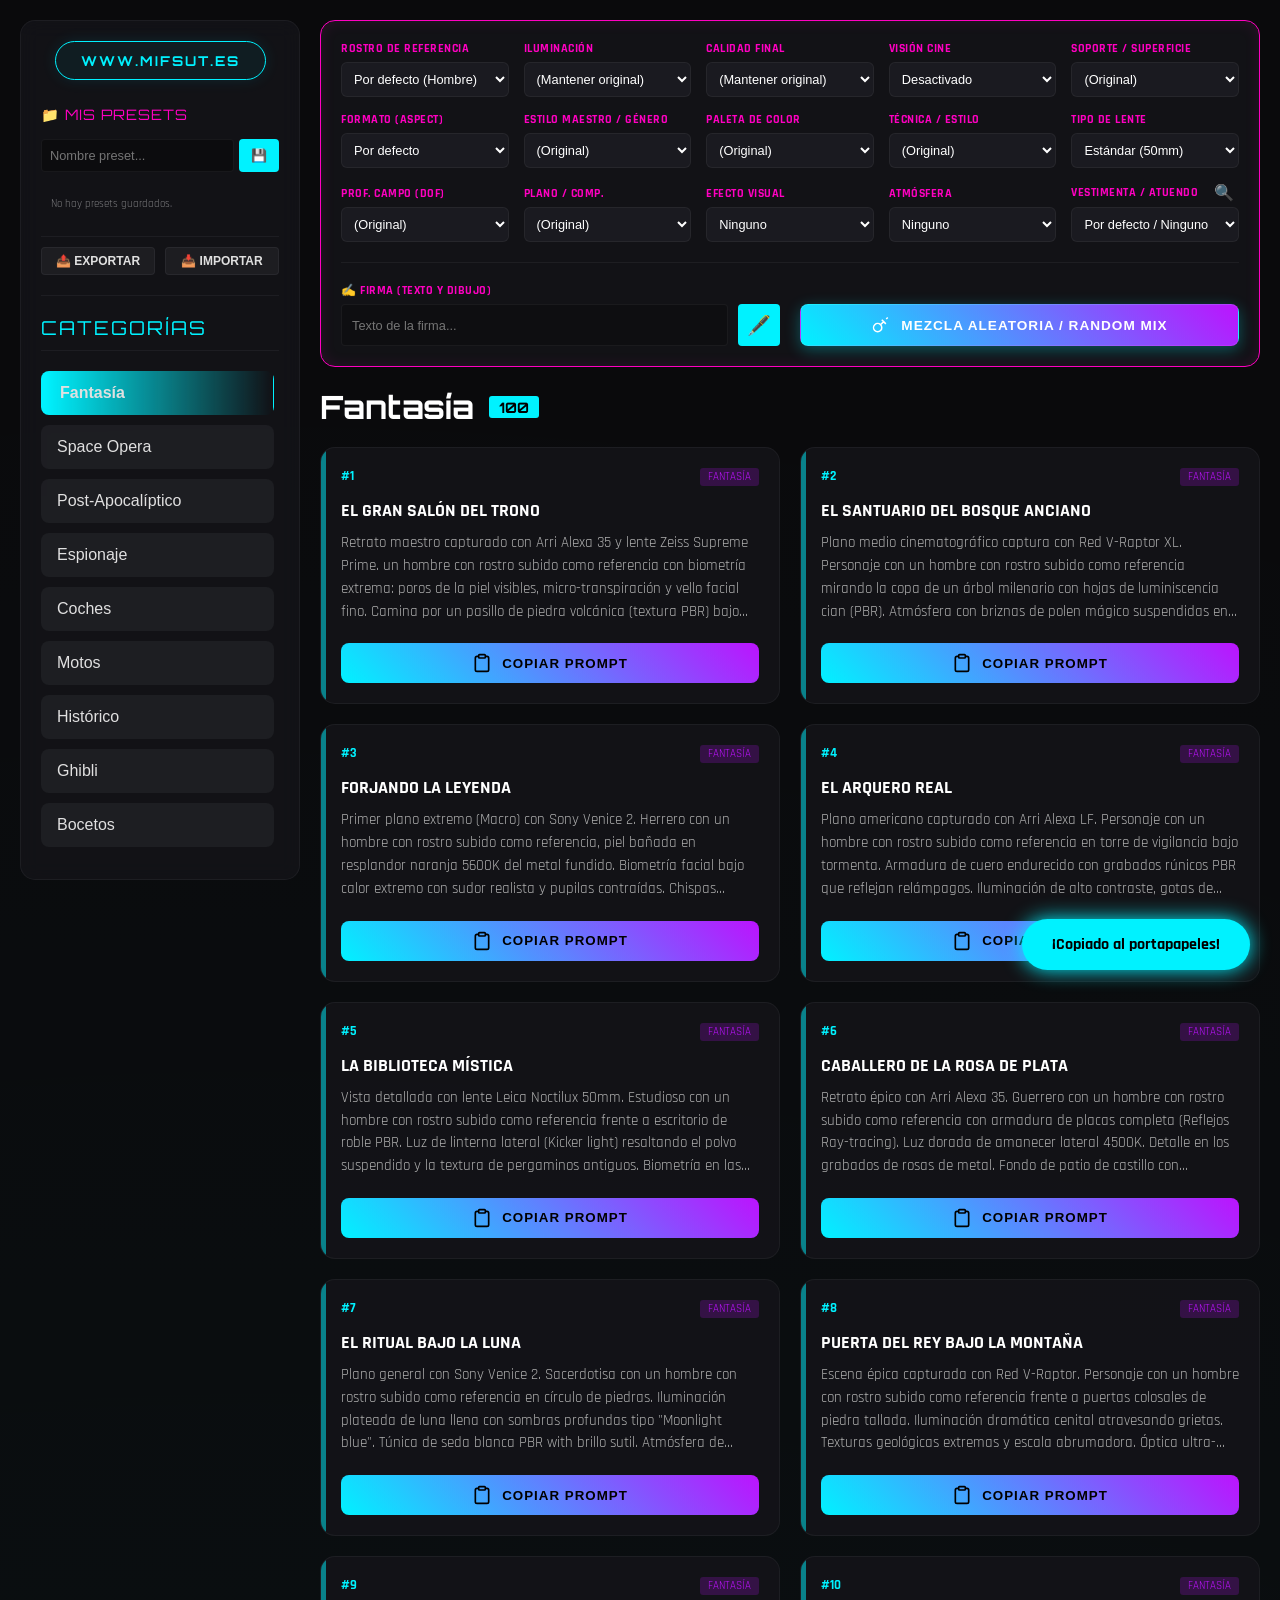
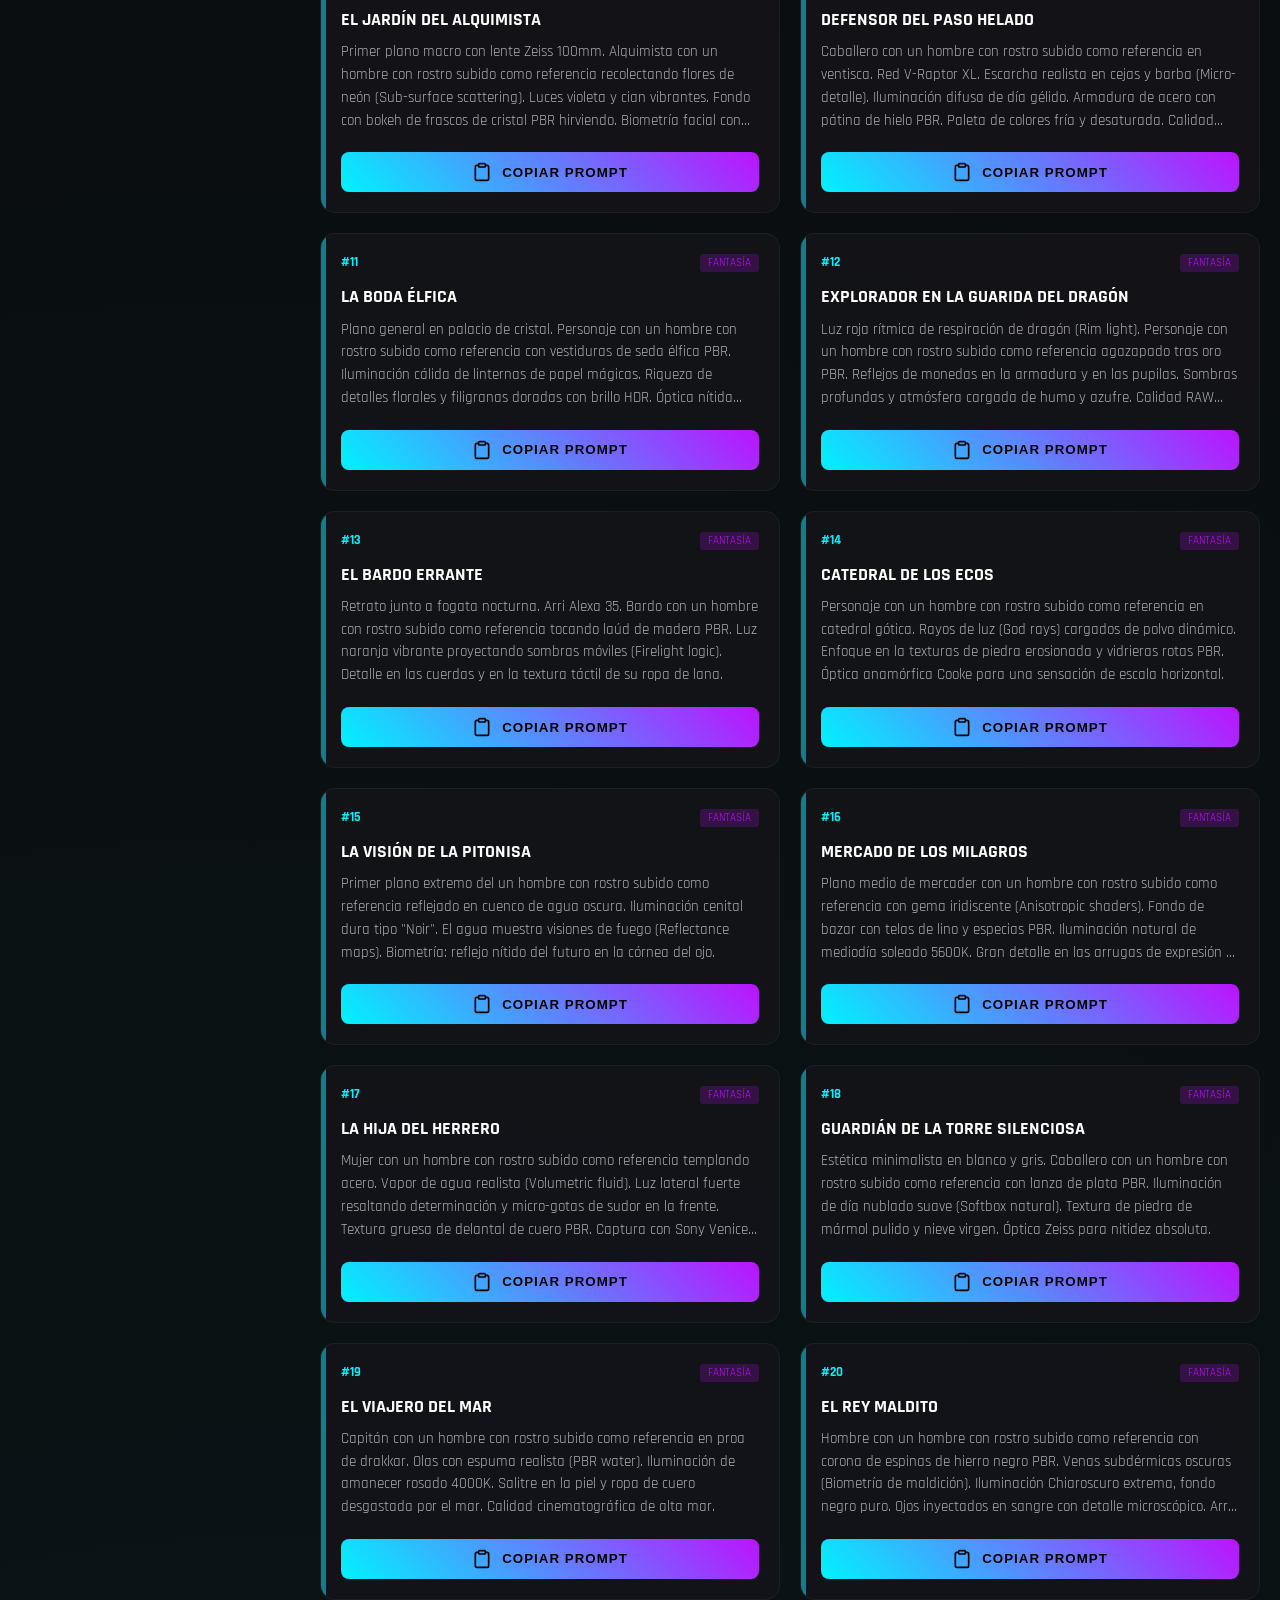
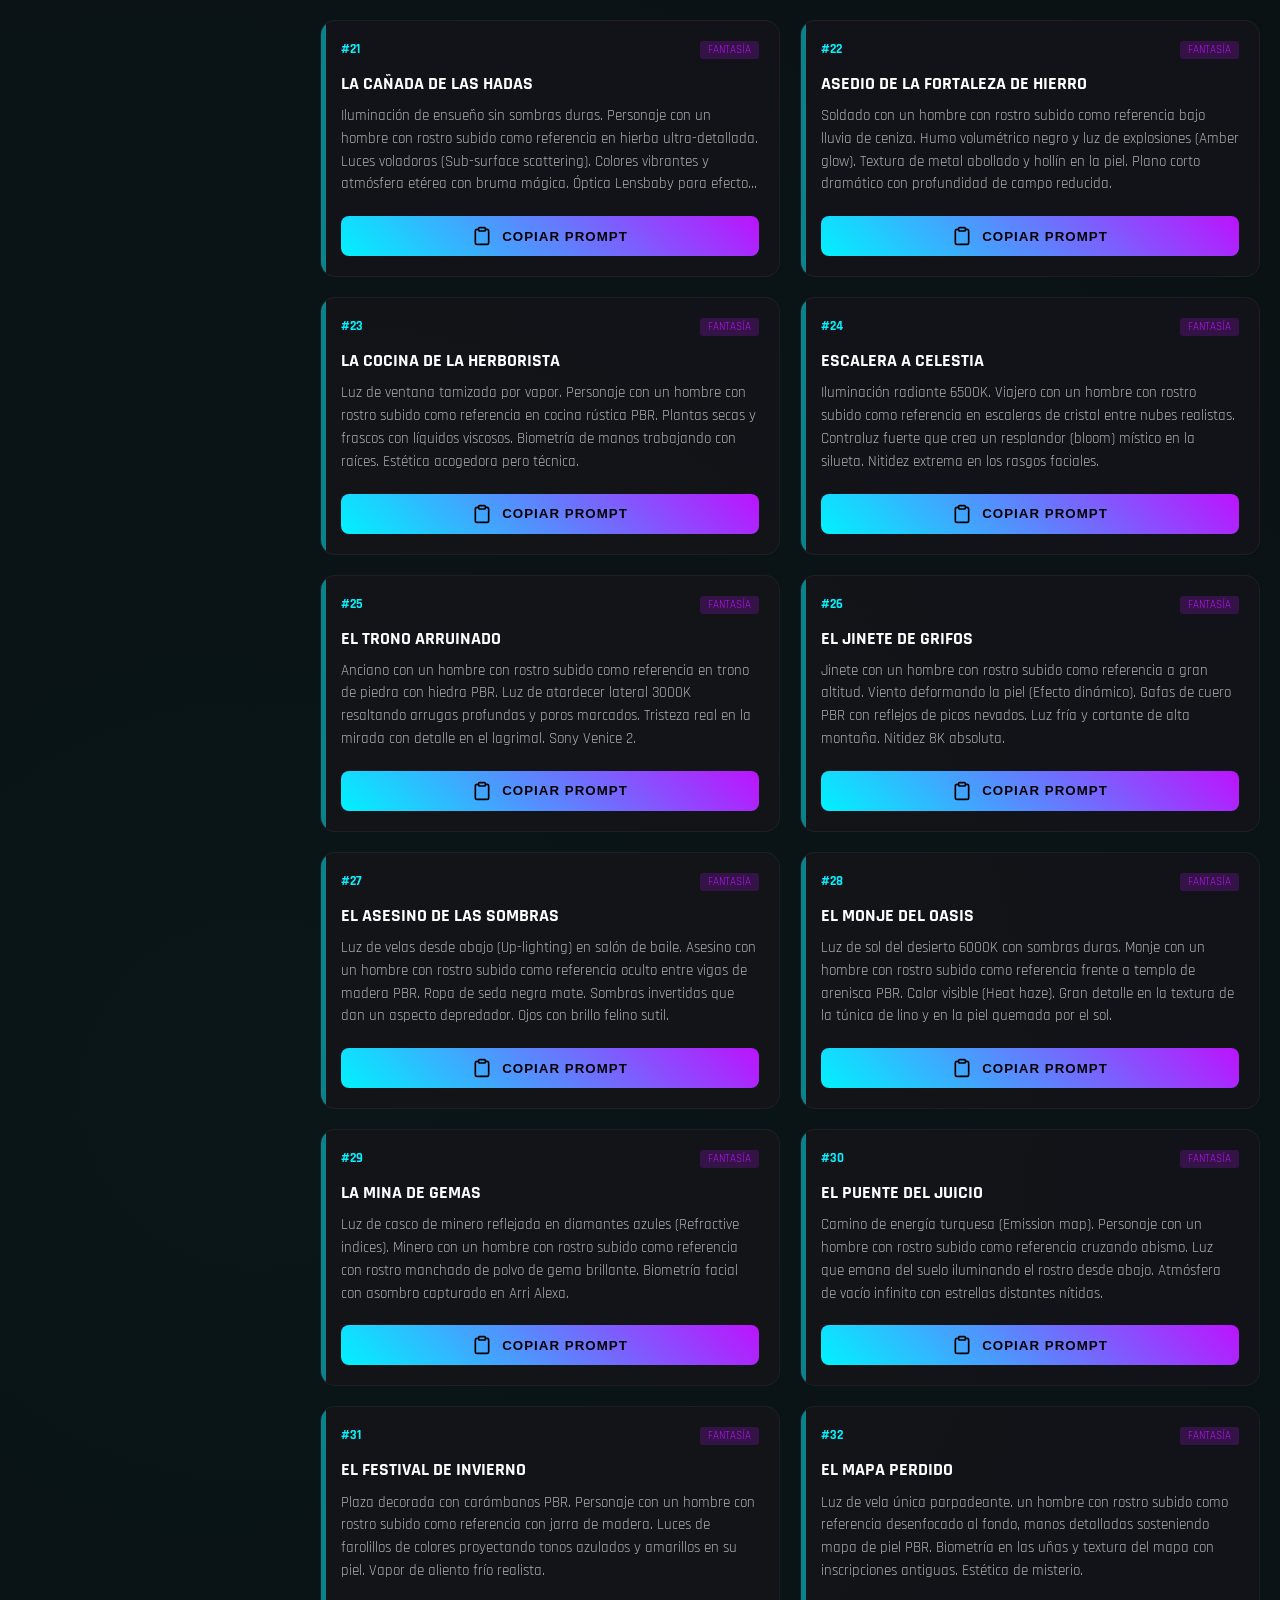
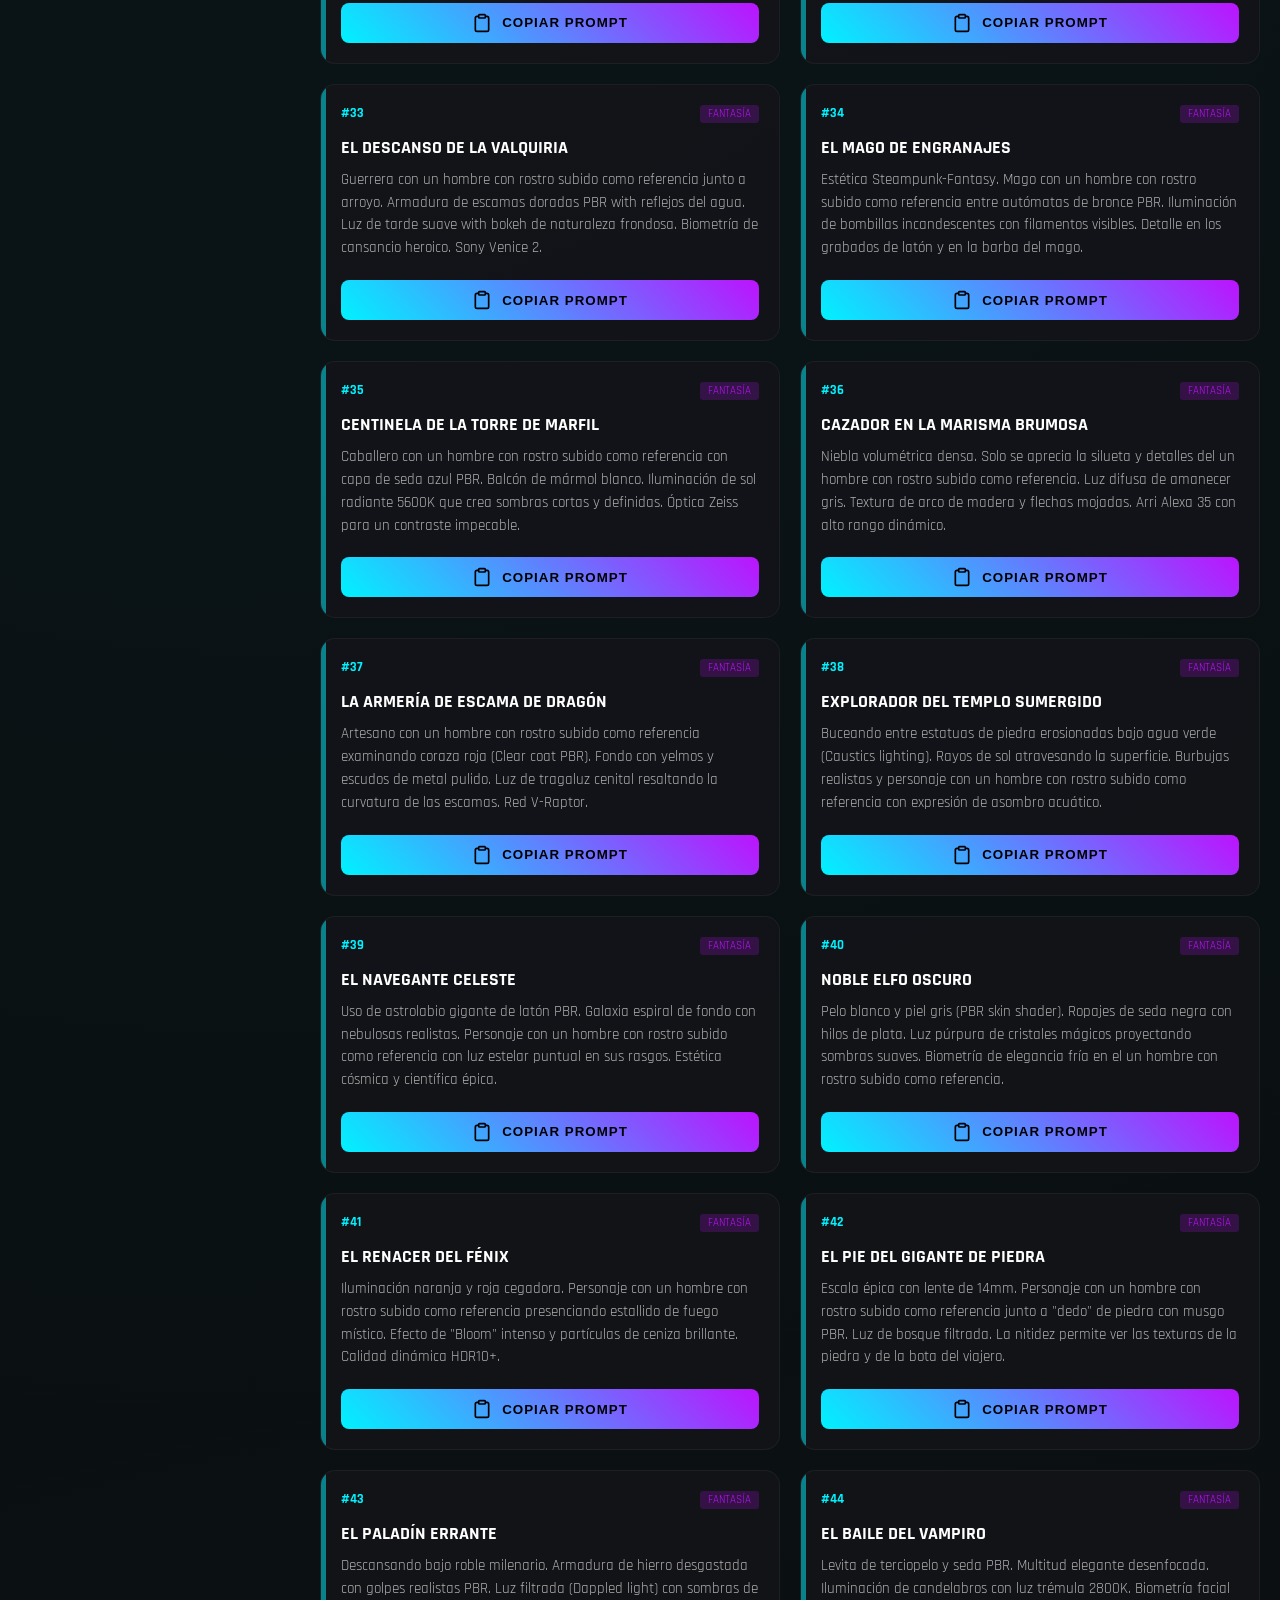
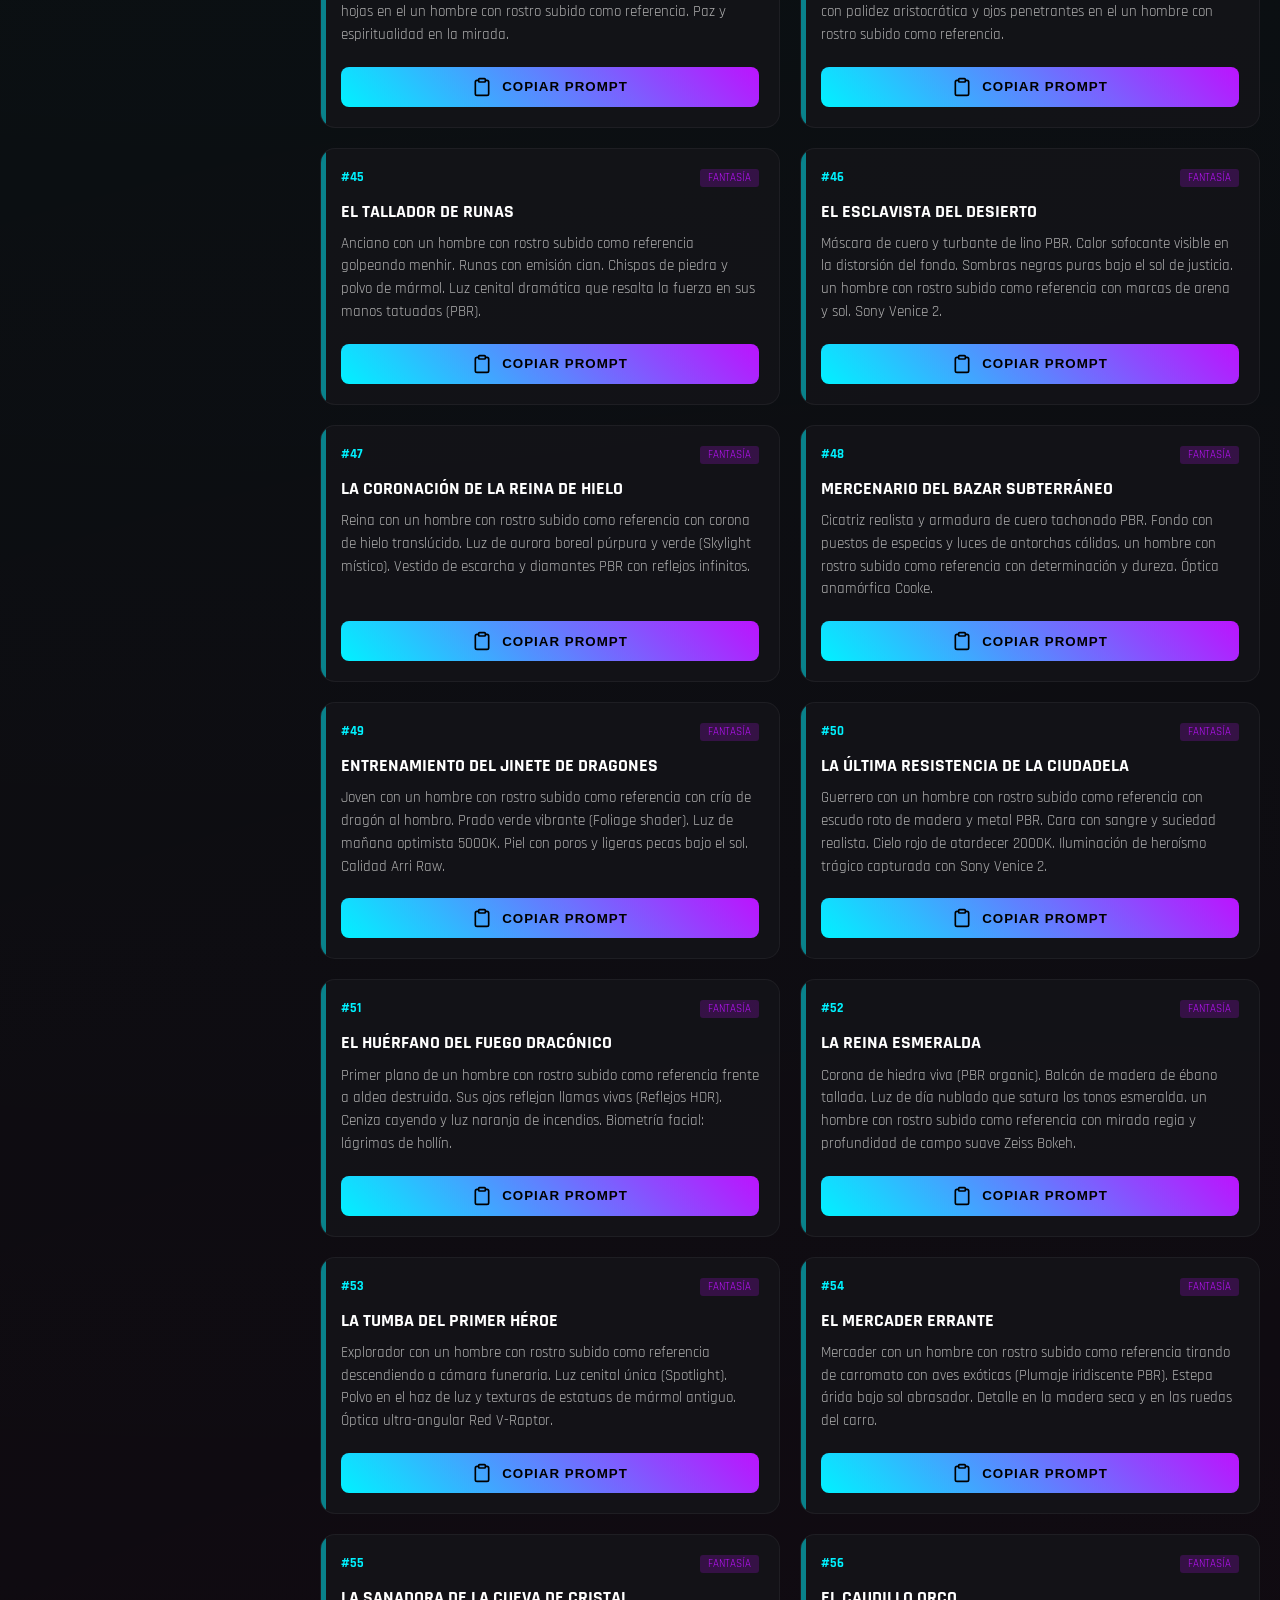
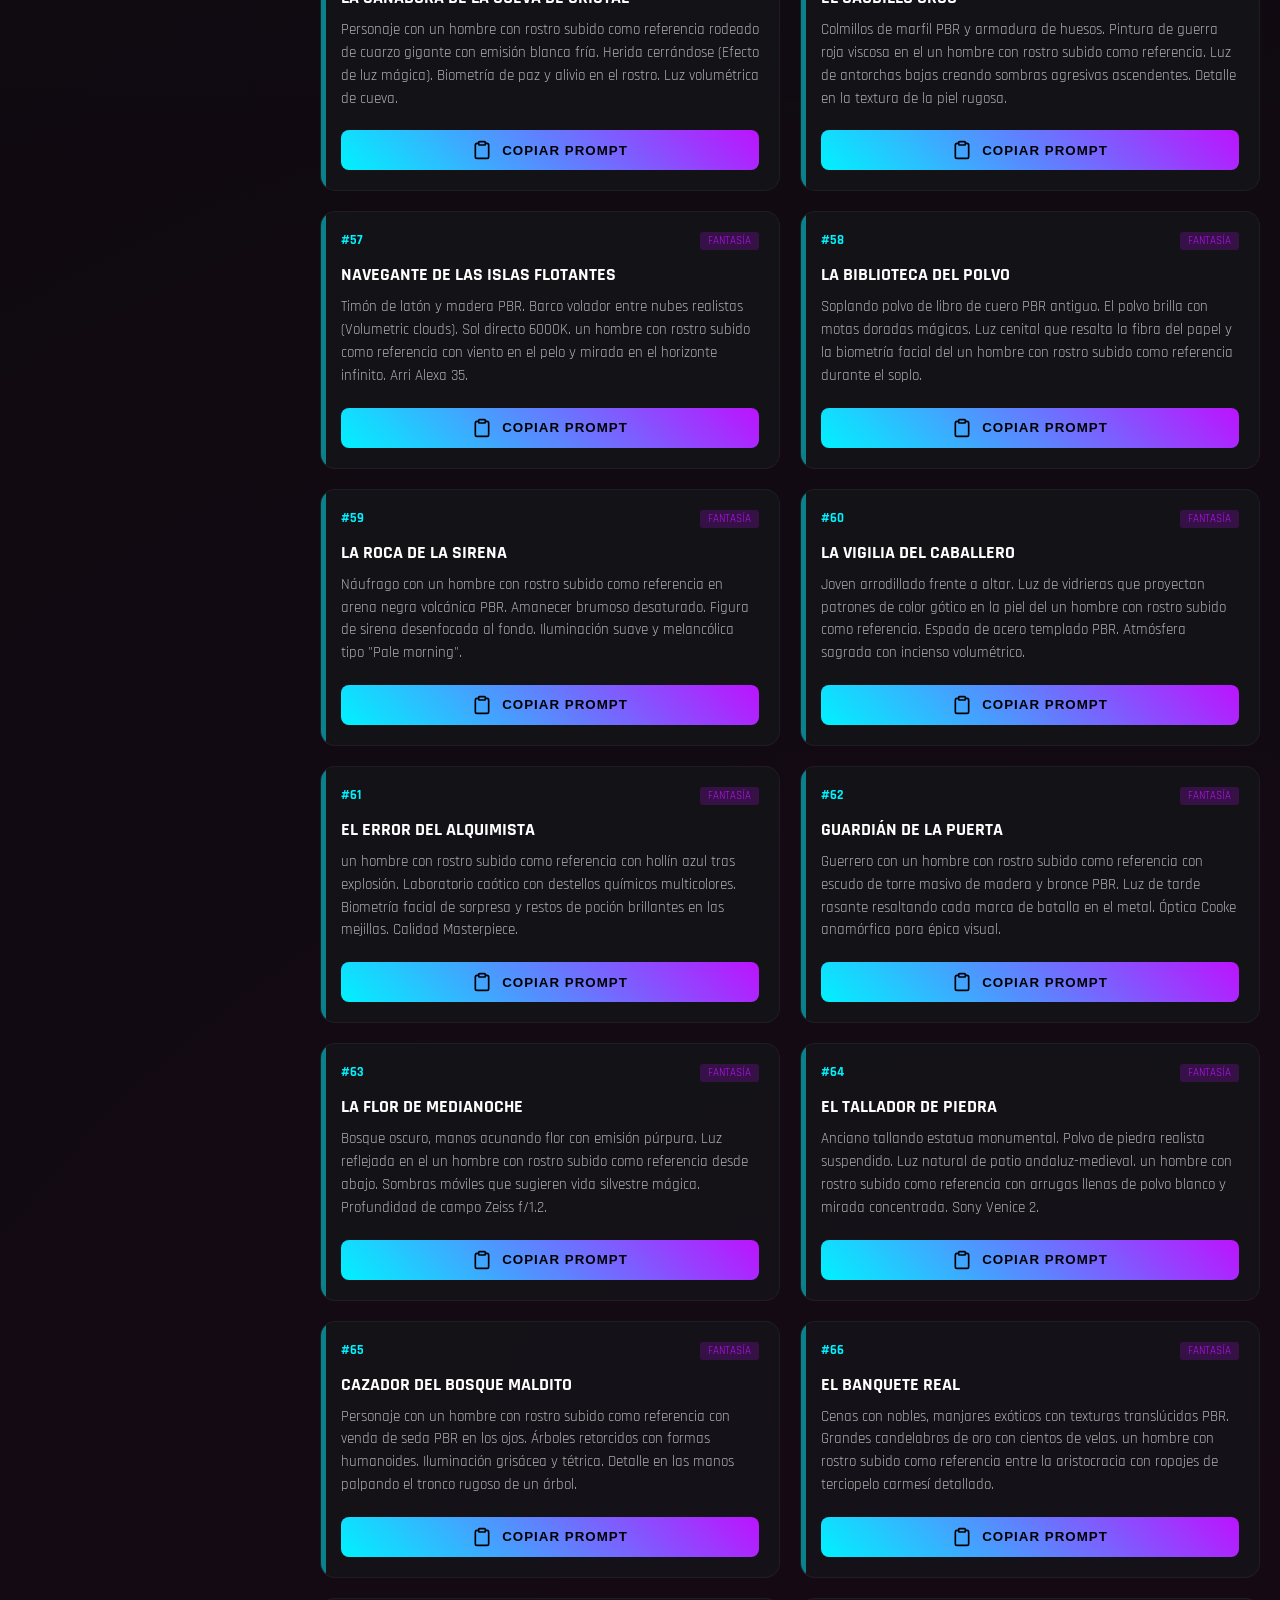
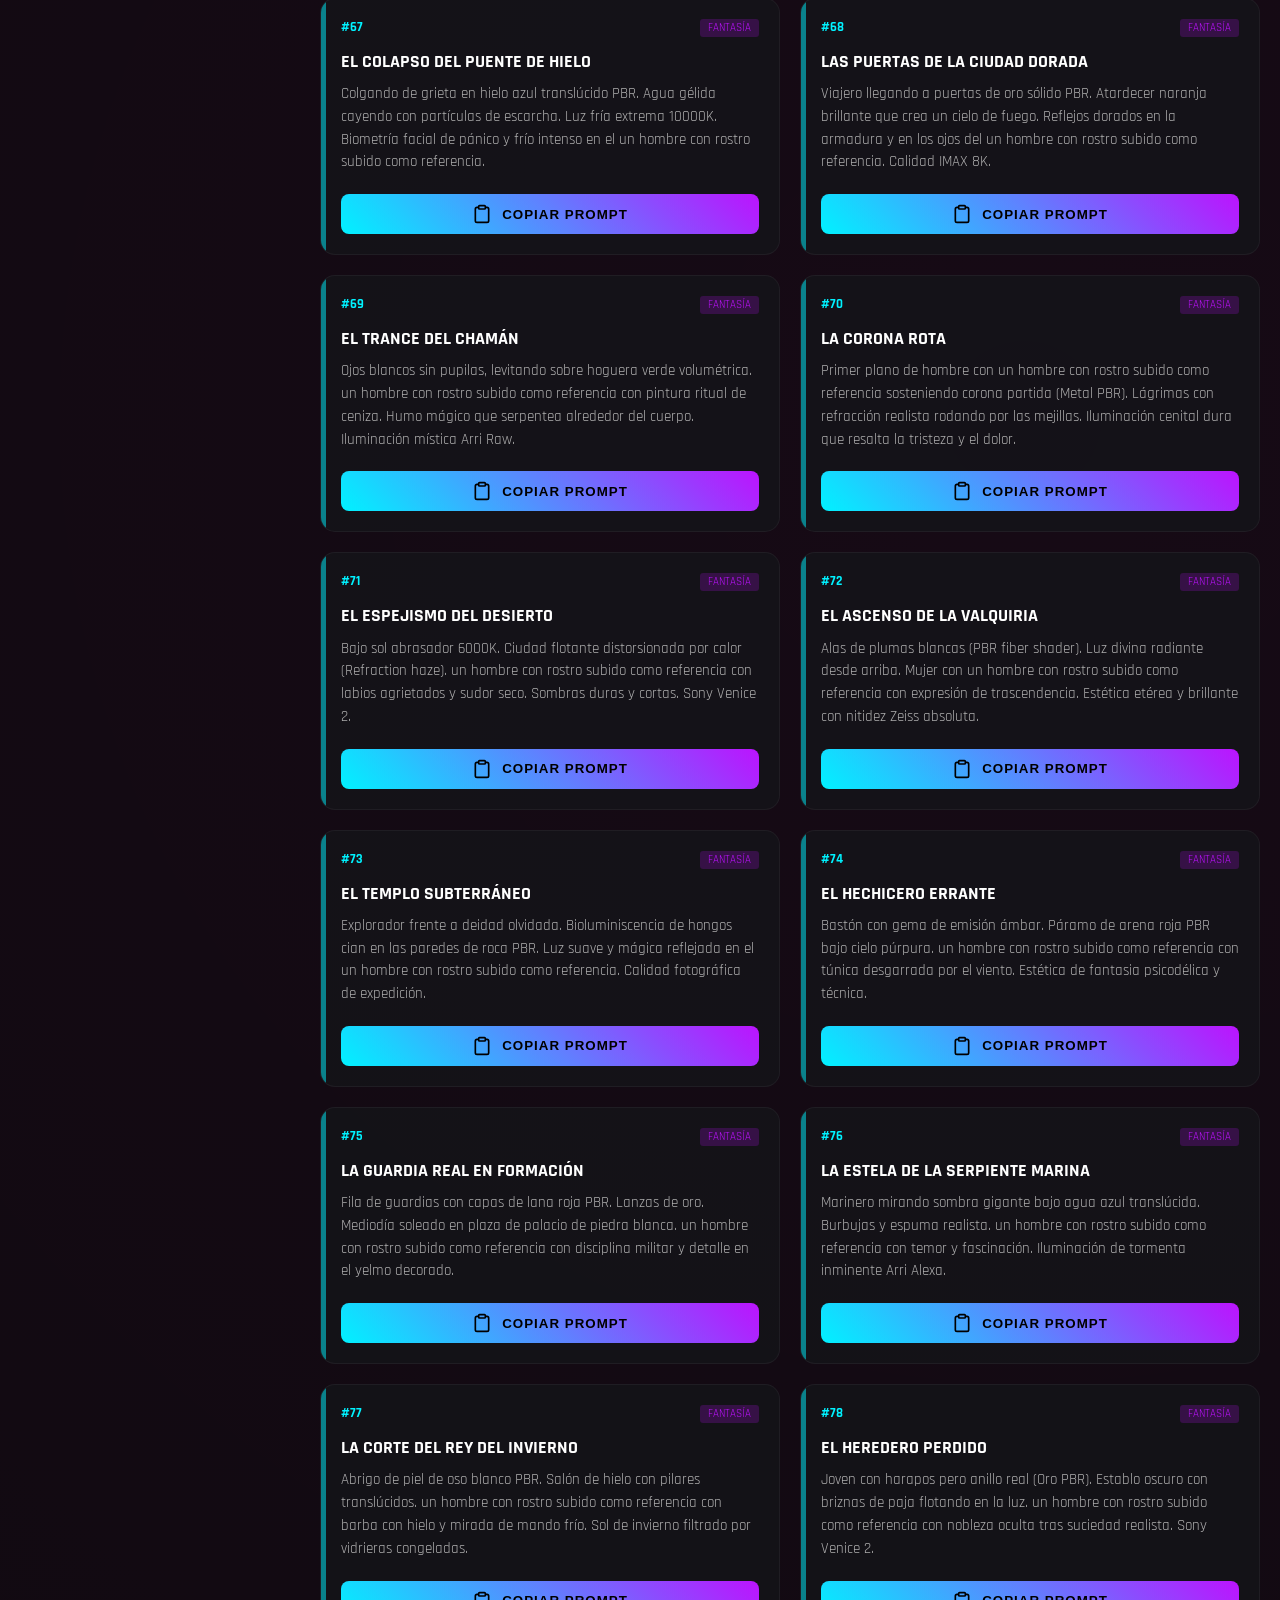
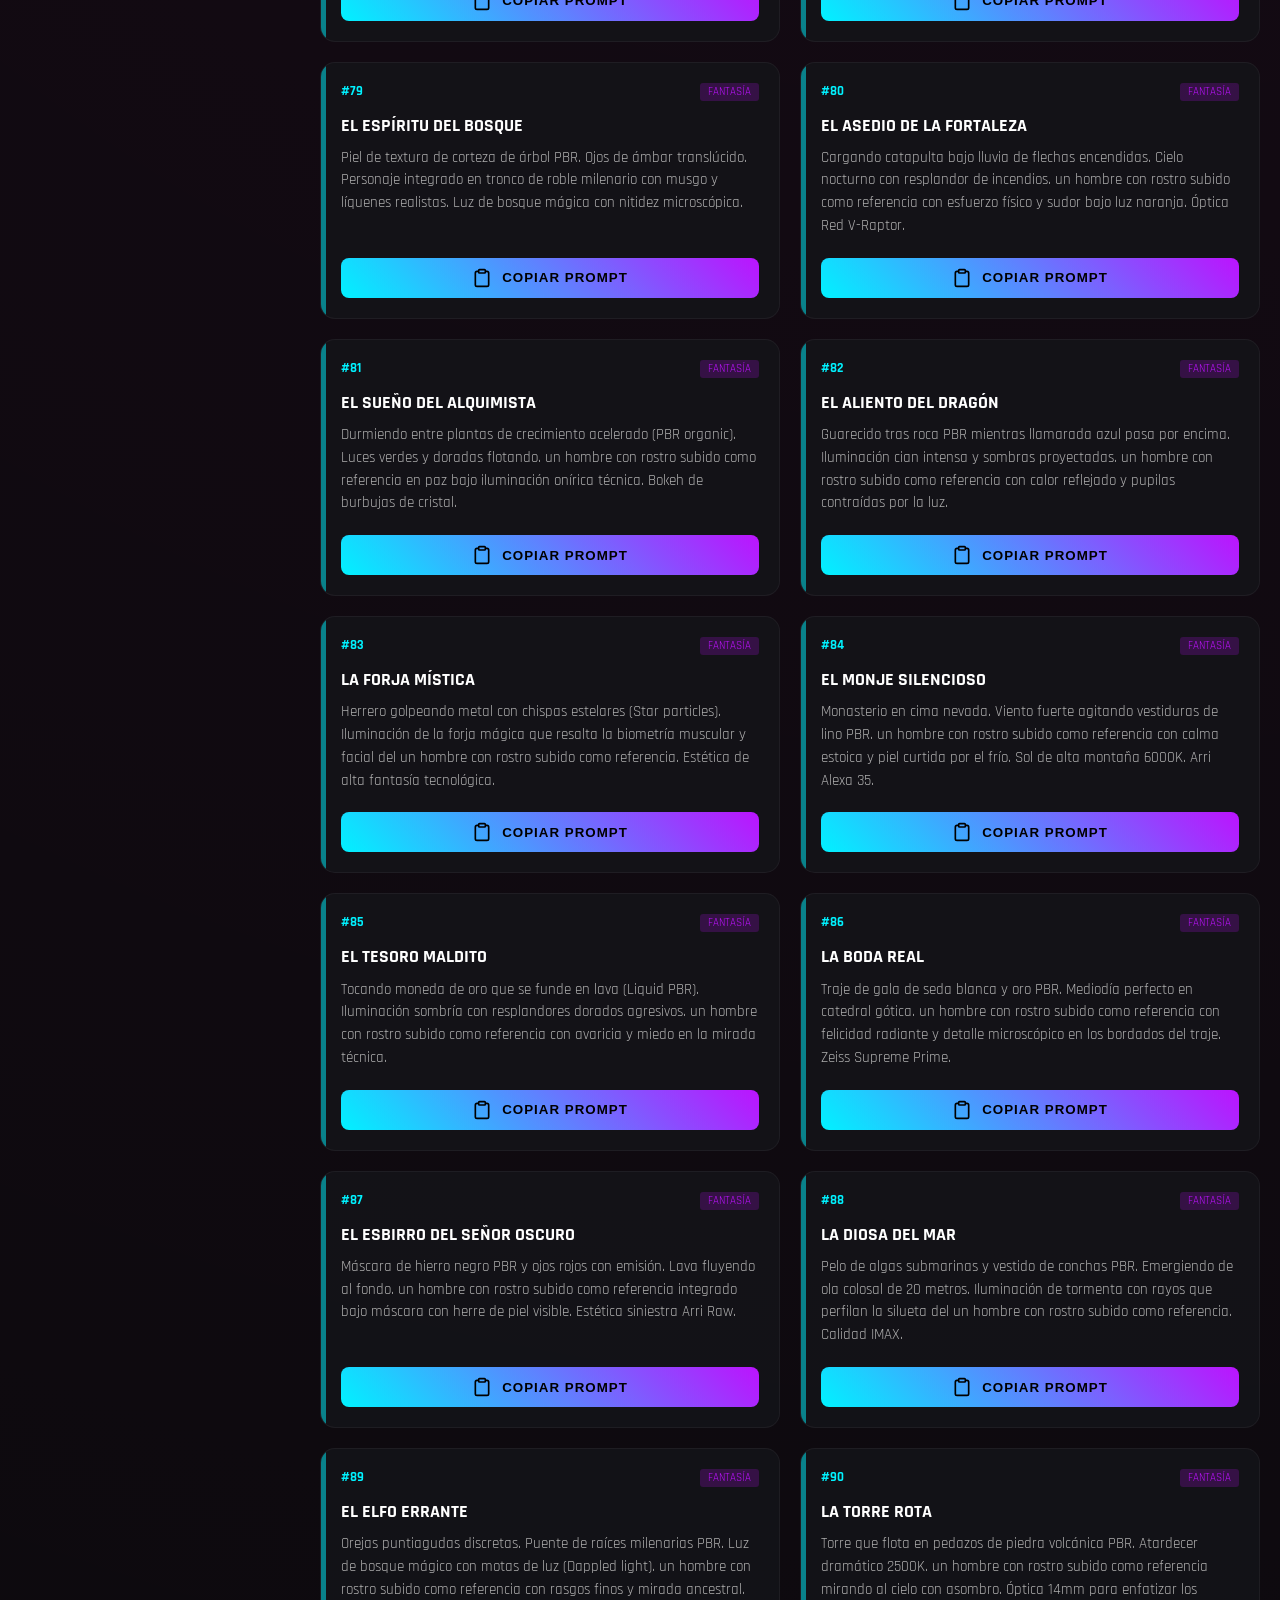
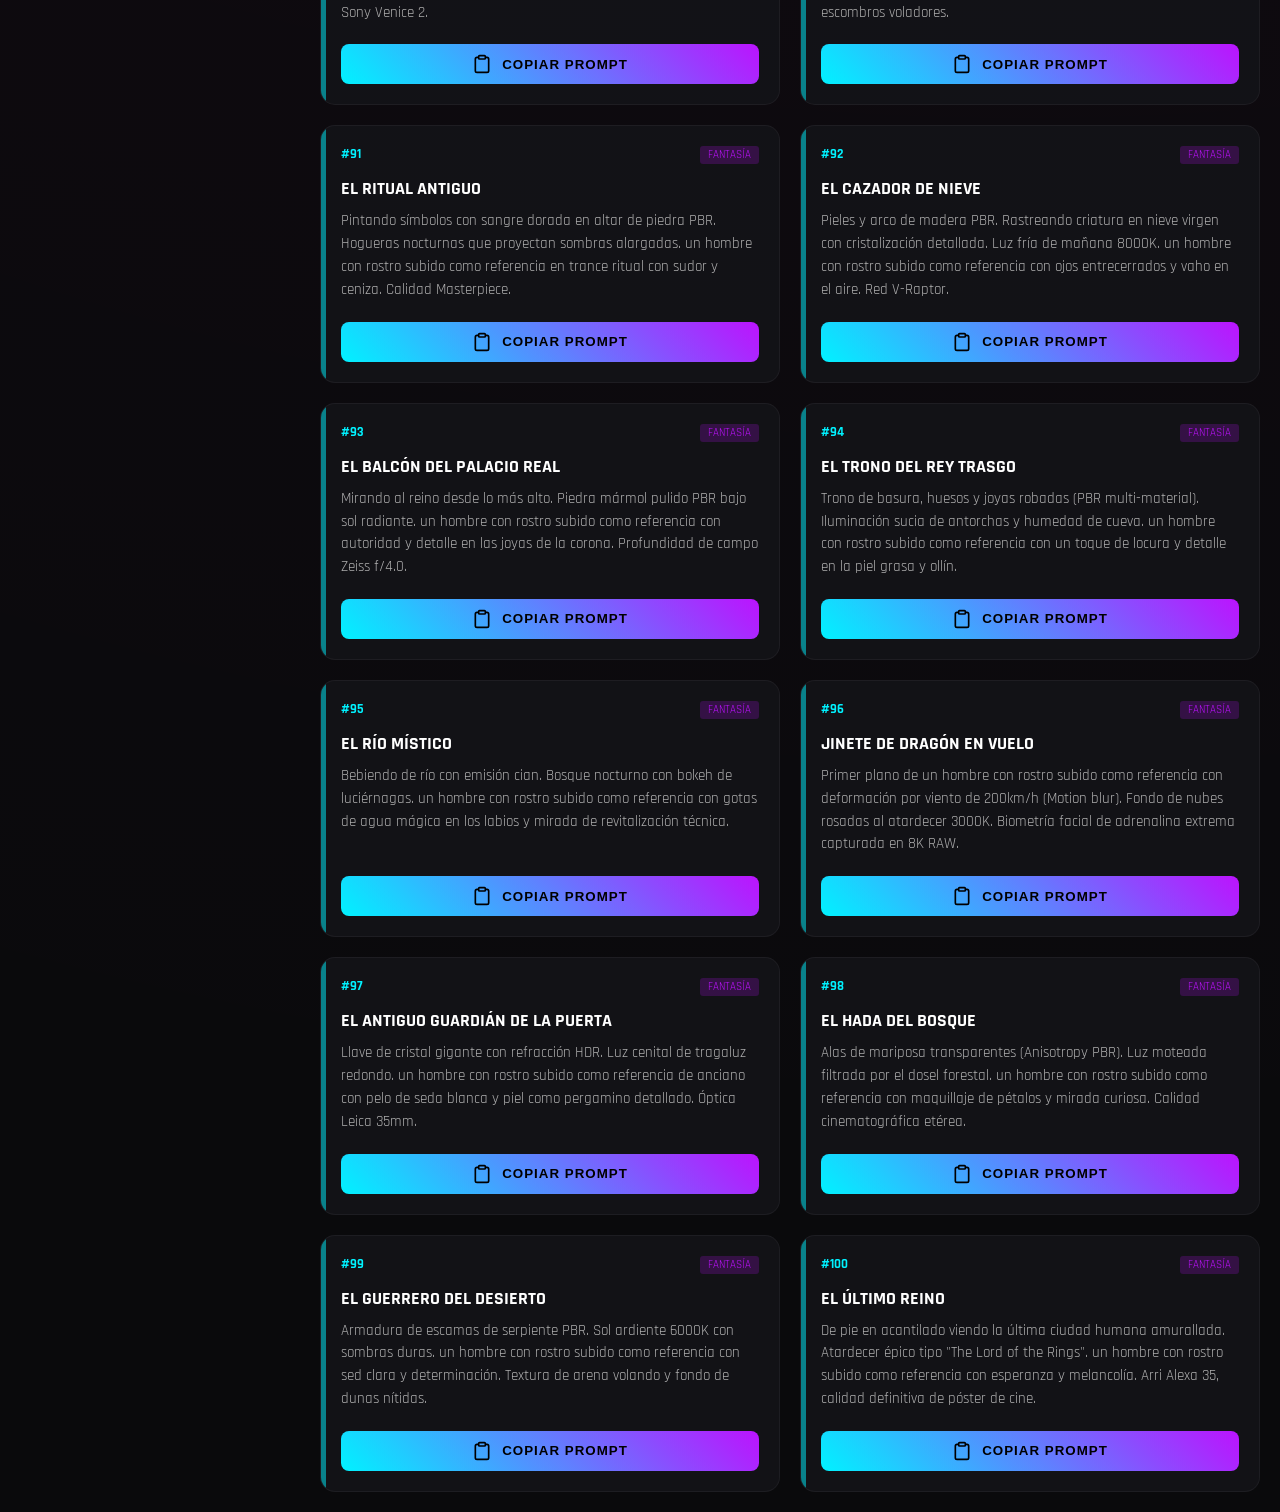
==== index.html @ 9c6c6904 "UI: Ajustar boton mifsut.es a forma de capsula y centrarlo en sidebar" ====
<!DOCTYPE html>
<html lang="es">
<head>
    <meta charset="UTF-8">
    <meta name="viewport" content="width=device-width, initial-scale=1.0">
    <title>PROMPT ALMERÍA - Portal Maestro</title>
    <link rel="preconnect" href="https://fonts.googleapis.com">
    <link rel="preconnect" href="https://fonts.gstatic.com" crossorigin>
    <link href="https://fonts.googleapis.com/css2?family=Orbitron:wght@400;700&family=Rajdhani:wght@300;500;700&display=swap" rel="stylesheet">
    <style>
        :root {
            --neon-blue: #00f2ff;
            --neon-pink: #ff00c1;
            --neon-purple: #bc13fe;
            --neon-grad: linear-gradient(45deg, var(--neon-blue), var(--neon-purple));
            --bg-dark: #0a0a0c;
            --bg-card: rgba(20, 20, 25, 0.8);
            --text-main: #e0e0e0;
            --glass: rgba(255, 255, 255, 0.05);
        }

        * {
            margin: 0;
            padding: 0;
            box-sizing: border-box;
            /* Ocultar barra de scroll globalmente */
            scrollbar-width: none;
            -ms-overflow-style: none;
        }

        *::-webkit-scrollbar {
            display: none;
        }

        /* Asegurar que contenedores específicos no tengan scroll visible */
        .sidebar, .content-area, .prompts-grid, #presets-list, #categories-nav {
            scrollbar-width: none;
            -ms-overflow-style: none;
        }
        .sidebar::-webkit-scrollbar, .content-area::-webkit-scrollbar, .prompts-grid::-webkit-scrollbar, #presets-list::-webkit-scrollbar, #categories-nav::-webkit-scrollbar {
            display: none;
        }

        body {
            font-family: 'Rajdhani', sans-serif;
            background-color: var(--bg-dark);
            color: var(--text-main);
            overflow-x: hidden;
            background-image: 
                radial-gradient(circle at 20% 30%, rgba(0, 242, 255, 0.05) 0%, transparent 40%),
                radial-gradient(circle at 80% 70%, rgba(255, 0, 193, 0.05) 0%, transparent 40%);
        }


        main {
            display: grid;
            grid-template-columns: 280px 1fr;
            min-height: 100vh;
            gap: 20px;
            padding: 20px;
            max-width: 1600px;
            margin: 0 auto;
        }

        /* Sidebar */
        .sidebar {
            background: var(--bg-card);
            border-radius: 15px;
            padding: 20px;
            border: 1px solid var(--glass);
            backdrop-filter: blur(10px);
            position: sticky;
            top: 20px;
            height: calc(100vh - 40px);
            display: flex;
            flex-direction: column;
        }

        .sidebar h2, .sidebar-header {
            font-family: 'Orbitron', sans-serif;
            font-size: 1.2rem;
            margin-bottom: 20px;
            color: var(--neon-blue);
            text-transform: uppercase;
            letter-spacing: 2px;
            border-bottom: 1px solid var(--glass);
            padding-bottom: 10px;
            flex-shrink: 0;
        }

        #categories-nav {
            flex: 1;
            overflow-y: auto;
            padding-right: 5px;
            margin-bottom: 10px;
        }

        .nav-btn {
            width: 100%;
            padding: 12px 15px;
            margin-bottom: 10px;
            background: var(--glass);
            border: 1px solid transparent;
            color: var(--text-main);
            text-align: left;
            border-radius: 8px;
            cursor: pointer;
            transition: all 0.3s ease;
            font-size: 1rem;
            font-weight: 500;
        }

        .nav-btn:hover {
            background: rgba(0, 242, 255, 0.1);
            border-color: var(--neon-blue);
            transform: translateX(5px);
        }
        .nav-btn.active {
            background: linear-gradient(90deg, var(--neon-blue), transparent);
            border-left: 4px solid var(--neon-blue);
            font-weight: 700;
        }

        /* Preset Manager Styles */
        .presets-section {
            padding-bottom: 20px;
            border-bottom: 1px solid var(--glass);
            margin-bottom: 20px;
            flex-shrink: 0;
        }

        .presets-section h3 {
            font-family: 'Orbitron', sans-serif;
            font-size: 0.9rem;
            color: var(--neon-pink);
            margin-bottom: 15px;
            letter-spacing: 1px;
            display: flex;
            align-items: center;
            gap: 10px;
        }

        .preset-input-group {
            display: flex;
            gap: 5px;
            margin-bottom: 15px;
        }

        .preset-input-group input {
            flex: 1;
            padding: 8px;
            background: rgba(0,0,0,0.3);
            border: 1px solid var(--glass);
            color: white;
            border-radius: 4px;
            font-size: 0.8rem;
        }

        .save-preset-btn {
            padding: 8px 12px;
            background: var(--neon-blue);
            border: none;
            color: black;
            border-radius: 4px;
            cursor: pointer;
            font-weight: 700;
            font-size: 0.8rem;
            transition: all 0.3s ease;
        }

        .save-preset-btn:hover {
            box-shadow: 0 0 10px var(--neon-blue);
            transform: scale(1.05);
        }

        #presets-list {
            max-height: 250px;
            overflow-y: auto;
            display: flex;
            flex-direction: column;
            gap: 8px;
            padding-right: 5px;
        }

        .preset-item {
            display: flex;
            align-items: center;
            justify-content: space-between;
            padding: 8px 10px;
            background: rgba(255,255,255,0.03);
            border: 1px solid transparent;
            border-radius: 6px;
            cursor: pointer;
            transition: all 0.2s ease;
        }

        .preset-item:hover {
            background: rgba(0, 242, 255, 0.05);
            border-color: rgba(0, 242, 255, 0.3);
        }

        .preset-name {
            font-size: 0.85rem;
            color: var(--text-main);
            white-space: nowrap;
            overflow: hidden;
            text-overflow: ellipsis;
            flex: 1;
        }

        .preset-actions {
            display: flex;
            gap: 8px;
            opacity: 0.6;
            transition: opacity 0.3s;
        }

        .preset-item:hover .preset-actions {
            opacity: 1;
        }

        .preset-action-btn {
            background: none;
            border: none;
            color: var(--text-main);
            cursor: pointer;
            font-size: 0.8rem;
            padding: 2px;
            transition: color 0.2s;
        }

        .btn-edit:hover { color: var(--neon-blue); }
        .btn-delete:hover { color: var(--neon-pink); }

        .presets-footer {
            margin-top: 15px;
            display: flex;
            gap: 10px;
            padding-top: 10px;
            border-top: 1px solid var(--glass);
        }

        .btn-preset-io {
            flex: 1;
            padding: 6px;
            background: var(--glass);
            border: 1px solid var(--glass);
            color: var(--text-main);
            border-radius: 4px;
            font-size: 0.75rem;
            cursor: pointer;
            transition: all 0.3s ease;
            text-transform: uppercase;
            font-weight: 700;
        }

        .btn-preset-io:hover {
            border-color: var(--neon-blue);
            color: var(--neon-blue);
        }

        /* Variables Panel */
        .variables-panel {
            background: var(--bg-card);
            border-radius: 15px;
            padding: 20px;
            margin-bottom: 20px;
            border: 1px solid var(--neon-pink);
            box-shadow: inset 0 0 15px rgba(255, 0, 193, 0.1);
        }
        .variables-grid {
            display: grid;
            grid-template-columns: repeat(5, 1fr);
            gap: 15px;
            margin-bottom: 20px;
            align-items: end;
        }

        .variable-item {
            grid-column: span 1;
        }

        .random-btn-container {
            grid-column: span 5;
            margin-top: 10px;
        }

        .variable-item label {
            display: block;
            margin-bottom: 6px;
            font-weight: 700;
            color: var(--neon-pink);
            text-transform: uppercase;
            font-size: 0.75rem;
            letter-spacing: 0.5px;
            white-space: nowrap;
            overflow: hidden;
            text-overflow: ellipsis;
        }

        .variable-item select, .variable-item input {
            width: 100%;
            padding: 8px;
            background: #1a1a20;
            border: 1px solid var(--glass);
            color: white;
            border-radius: 6px;
            outline: none;
            cursor: pointer;
            font-size: 0.8rem;
            transition: all 0.3s ease;
        }

        .variable-item select:focus {
            border-color: var(--neon-blue);
        }

        .variable-item select:hover {
            border-color: var(--neon-blue);
            box-shadow: 0 0 10px rgba(0, 243, 255, 0.2);
        }

        .random-btn-container {
            display: flex;
            align-items: flex-end;
            height: 100%;
        }

        .random-btn {
            width: 100%;
            padding: 10px;
            background: var(--neon-grad);
            border: none;
            color: white;
            border-radius: 6px;
            cursor: pointer;
            font-weight: 700;
            font-size: 0.85rem;
            display: flex;
            align-items: center;
            justify-content: center;
            gap: 8px;
            transition: all 0.3s ease;
            text-transform: uppercase;
            box-shadow: 0 4px 15px rgba(188, 19, 254, 0.4);
        }

        /* Content Area */
        .content-area {
            display: flex;
            flex-direction: column;
        }

        .category-title {
            font-family: 'Orbitron', sans-serif;
            font-size: 2rem;
            margin-bottom: 20px;
            color: white;
            display: flex;
            align-items: center;
            gap: 15px;
        }

        .category-title span {
            font-size: 0.9rem;
            background: var(--neon-blue);
            color: black;
            padding: 2px 10px;
            border-radius: 3px;
        }

        .prompts-grid {
            display: grid;
            grid-template-columns: repeat(auto-fill, minmax(400px, 1fr));
            gap: 20px;
        }

        .prompt-card {
            background: var(--bg-card);
            border-radius: 15px;
            border: 1px solid var(--glass);
            padding: 20px;
            position: relative;
            transition: all 0.4s cubic-bezier(0.175, 0.885, 0.32, 1.275);
            display: flex;
            flex-direction: column;
            overflow: hidden;
        }

        .prompt-card:hover {
            transform: translateY(-5px);
            border-color: var(--neon-blue);
            box-shadow: 0 10px 30px rgba(0, 242, 255, 0.15);
        }

        .prompt-card::before {
            content: '';
            position: absolute;
            top: 0;
            left: 0;
            width: 5px;
            height: 100%;
            background: var(--neon-blue);
            opacity: 0.5;
            }

        .prompt-header {
            display: flex;
            justify-content: space-between;
            align-items: flex-start;
            margin-bottom: 15px;
        }

        .prompt-id {
            font-size: 0.8rem;
            color: var(--neon-blue);
            font-weight: 700;
        }

        .prompt-style {
            font-size: 0.7rem;
            background: rgba(188, 19, 254, 0.2);
            color: var(--neon-purple);
            padding: 2px 8px;
            border-radius: 3px;
            text-transform: uppercase;
        }

        .prompt-title {
            font-weight: 700;
            font-size: 1.1rem;
            margin-bottom: 10px;
            color: white;
            line-height: 1.2;
        }

        .prompt-text {
            font-size: 0.95rem;
            line-height: 1.5;
            color: #b0b0b0;
            flex-grow: 1;
            margin-bottom: 20px;
            display: -webkit-box;
            -webkit-line-clamp: 4;
            line-clamp: 4;
            -webkit-box-orient: vertical;
            overflow: hidden;
        }

        .prompt-actions {
            display: flex;
            gap: 10px;
        }

        .btn-copy {
            flex-grow: 1;
            padding: 10px;
            background: linear-gradient(45deg, var(--neon-blue), var(--neon-purple));
            border: none;
            border-radius: 8px;
            color: black;
            font-weight: 700;
            cursor: pointer;
            transition: all 0.3s ease;
            text-transform: uppercase;
            letter-spacing: 1px;
            display: flex;
            align-items: center;
            justify-content: center;
            gap: 10px;
        }

        .btn-copy:hover {
            filter: brightness(1.2);
            box-shadow: 0 0 15px var(--neon-blue);
        }

        .btn-copy:active {
            transform: scale(0.95);
        }

        /* Modal / Feedback */
        #toast {
            position: fixed;
            bottom: 30px;
            right: 30px;
            padding: 15px 30px;
            background: var(--neon-blue);
            color: black;
            border-radius: 50px;
            font-weight: 700;
            transform: translateY(100px);
            transition: transform 0.3s ease;
            z-index: 1000;
            box-shadow: 0 0 20px var(--neon-blue);
        }

        #toast.show {
            transform: translateY(0);
        }

        @media (max-width: 900px) {
            main {
                grid-template-columns: 1fr;
            }
            .sidebar {
                position: relative;
                top: 0;
            }
        }
        .btn-random {
            background: var(--neon-grad);
            color: white;
            border: none;
            padding: 8px 12px;
            border-radius: 8px;
            font-weight: 700;
            text-transform: uppercase;
            cursor: pointer;
            transition: all 0.3s ease;
            box-shadow: 0 4px 15px rgba(0, 242, 255, 0.3);
            display: flex;
            align-items: center;
            justify-content: center;
            gap: 10px;
            width: 100%;
            height: 42px;
            align-self: flex-end;
            font-size: 0.85rem;
            letter-spacing: 1px;
            border: 1px solid rgba(255, 255, 255, 0.1);
        }

        .btn-random:hover {
            transform: translateY(-2px);
            box-shadow: 0 8px 25px rgba(0, 255, 255, 0.5);
            filter: brightness(1.2);
        }

        .btn-random svg {
            width: 18px;
            height: 18px;
            flex-shrink: 0;
        }

        /* Signature Pad Styles */
        .signature-container {
            position: fixed;
            top: 50%;
            left: 50%;
            transform: translate(-50%, -50%) scale(0.9);
            background: var(--bg-dark);
            border: 2px solid var(--neon-blue);
            padding: 20px;
            border-radius: 15px;
            box-shadow: 0 0 50px rgba(0, 242, 255, 0.3);
            z-index: 2000;
            display: none;
            flex-direction: column;
            gap: 15px;
            opacity: 0;
            transition: all 0.3s ease;
        }

        .signature-container.show {
            display: flex;
            transform: translate(-50%, -50%) scale(1);
            opacity: 1;
        }

        #signature-pad {
            background: white;
            border-radius: 8px;
            cursor: crosshair;
            touch-action: none;
        }

        .signature-footer {
            display: flex;
            gap: 10px;
        }

        .btn-sig {
            flex: 1;
            padding: 10px;
            border: none;
            border-radius: 6px;
            cursor: pointer;
            font-weight: 700;
            text-transform: uppercase;
        }

        .btn-sig-clear { background: #333; color: white; }
        .btn-sig-save { background: var(--neon-blue); color: black; }

        .overlay {
            position: fixed;
            top: 0;
            left: 0;
            width: 100%;
            height: 100%;
            background: rgba(0,0,0,0.8);
            backdrop-filter: blur(5px);
            z-index: 1500;
            display: none;
        }
        
        .signature-preview {
            width: 100px;
            height: 40px;
            background: white;
            border-radius: 4px;
            margin-top: 5px;
            display: none;
            object-fit: contain;
            border: 1px solid var(--neon-blue);
        }
        .mifsut-link {
            display: flex;
            align-items: center;
            justify-content: center;
            width: fit-content;
            margin: 0 auto 25px auto;
            padding: 10px 25px;
            background: rgba(0, 242, 255, 0.05);
            border: 1px solid var(--neon-blue);
            border-radius: 30px;
            color: var(--neon-blue);
            text-decoration: none;
            font-family: 'Orbitron', sans-serif;
            font-size: 0.85rem;
            font-weight: 700;
            text-align: center;
            letter-spacing: 2px;
            transition: all 0.3s ease;
            box-shadow: 0 0 15px rgba(0, 242, 255, 0.1);
            text-transform: uppercase;
        }
        .mifsut-link:hover {
            background: rgba(0, 242, 255, 0.15);
            color: white;
            box-shadow: 0 0 25px rgba(0, 242, 255, 0.3);
            transform: translateY(-2px);
            border-color: white;
        }
    </style>
</head>
<body>


    <main>
        <aside class="sidebar">
            <a href="https://www.mifsut.es" target="_blank" class="mifsut-link">www.mifsut.es</a>
            <div class="presets-section">
                <div class="presets-header" style="margin-bottom: 15px; color: var(--neon-pink); font-family: 'Orbitron'; font-size: 0.9rem; letter-spacing: 1px;">
                    <span>📁 MIS PRESETS</span>
                </div>
                <div class="preset-save-container" style="display: flex; gap: 5px; margin-bottom: 15px;">
                    <input type="text" id="preset-name" placeholder="Nombre preset..." style="flex:1; padding:8px; background:rgba(0,0,0,0.3); border:1px solid var(--glass); color:white; border-radius:4px; font-size:0.8rem;">
                    <button class="save-preset-btn" onclick="saveCurrentAsPreset()" title="Guardar actual" style="padding: 8px 12px; background: var(--neon-blue); border: none; color: black; border-radius: 4px; cursor: pointer; font-weight: 700;">💾</button>
                </div>
                <div id="presets-list">
                    <!-- Presets se cargarán aquí -->
                </div>
                <div class="presets-footer" style="margin-top: 15px; display: flex; gap: 10px; padding-top: 10px; border-top: 1px solid var(--glass);">
                    <button class="btn-preset-io" onclick="exportPresets()">📤 Exportar</button>
                    <button class="btn-preset-io" onclick="importPresets()">📥 Importar</button>
                </div>
            </div>

            <div class="sidebar-header">Categorías</div>
            
            <div id="categories-nav">
                <!-- Botones de categoría se cargarán aquí -->
            </div>
        </aside>

        <section class="content-area">
            <div class="variables-panel">
                <div class="variables-grid">
                    <!-- Fila 1 (4 items) -->
                    <div class="variable-item row-1-item">
                        <label>Rostro de Referencia</label>
                        <select id="var-face" onchange="toggleManual(); updateView()">
                            <option value="un hombre con rostro subido como referencia">Por defecto (Hombre)</option>
                            <option value="una mujer con rostro subido como referencia">Referencia Mujer</option>
                            <option value="un anciano con rostro subido como referencia">Referencia Anciano</option>
                            <option value="un niño con rostro subido como referencia">Referencia Niño</option>
                            <option value="MANUAL">Manual (Insertar URL/Texto)</option>
                        </select>
                        <input type="text" id="var-face-manual" placeholder="URL o texto..." style="display:none; margin-top:5px; padding:5px; width:100%; font-size: 0.7rem;" oninput="updateView()">
                    </div>
                    <div class="variable-item row-1-item">
                        <label>Iluminación</label>
                        <select id="var-light" onchange="updateView()">
                            <option value="">(Mantener original)</option>
                            <optgroup label="🎬 Cine y Fotografía">
                                <option value="iluminación de Anillo de Luz Anamórfico (Anamorphic Ring)">Anillo Anamórfico</option>
                                <option value="iluminación de Contraluz Cinematográfico (Cinematic Backlight)">Contraluz Cine</option>
                                <option value="iluminación de Escenario (Stage spotlight)">Escenario</option>
                                <option value="iluminación de Terror (Spooky / Dutch angle light)">Terror</option>
                                <option value="iluminación Dramática (High contrast drama)">Dramática</option>
                                <option value="iluminación Film Noir (Hard shadows / Chiaroscuro)">Film Noir</option>
                                <option value="iluminación Rembrandt (Classic portrait light)">Rembrandt</option>
                                <option value="iluminación Volumétrica (God rays)">Volumétrica</option>
                                <option value="iluminación de Estudio Profesional (3-point light)">Estudio Pro</option>
                                <option value="iluminación de Interrogatorio (Harsh top light)">Interrogatorio</option>
                                <option value="iluminación de Proyector de Cine (Beam light)">Proyector Cine</option>
                                <option value="iluminación de Silueta (Backlit silhouette)">Silueta</option>
                            </optgroup>
                            <optgroup label="☀️ Natural y Atmósfera">
                                <option value="iluminación de Día Nublado (Soft overcast)">Día Nublado</option>
                                <option value="iluminación de Hora Azul (Blue hour dusk)">Hora Azul</option>
                                <option value="iluminación de Hora Dorada (Golden hour sunset)">Hora Dorada</option>
                                <option value="iluminación de Aurora Boreal (Northern lights)">Aurora Boreal</option>
                                <option value="iluminación de Eclipse (Solar eclipse light)">Eclipse</option>
                                <option value="iluminación de Luz de Luna (Moonlight glow)">Luz de Luna</option>
                                <option value="iluminación de Luz de Relámpago (Lightning flash)">Relámpago</option>
                                <option value="iluminación de Luz de Ventana (Window light)">Luz de Ventana</option>
                                <option value="iluminación de Luz entre Follaje (Dappled light)">Entre Follaje</option>
                                <option value="iluminación de Luz Estelar (Starlight / Milky way)">Luz Estelar</option>
                                <option value="iluminación Subacuática (Underwater caustics)">Subacuática</option>
                                <option value="iluminación de Niebla Iluminada (Glowy fog)">Niebla Iluminada</option>
                                <option value="iluminación de Sol Cenital (Noon high sun)">Sol Cenital</option>
                            </optgroup>
                            <optgroup label="🌆 Urbano y Artificial">
                                <option value="iluminación de Farolas de Calle (Street lamps)">Farolas de Calle</option>
                                <option value="iluminación de Semáforo (Traffic light glow)">Semáforo</option>
                                <option value="iluminación de Neón Urbano (Urban Neon)">Neón Urbano</option>
                                <option value="iluminación en Asfalto Mojado (Wet pavement reflections)">Reflejos Asfalto</option>
                            </optgroup>
                            <optgroup label="🔮 Fantasía y Magia">
                                <option value="iluminación de Aura Mágica (Magic aura glow)">Aura Mágica</option>
                                <option value="iluminación de Brillo de Cristal (Crystal refraction)">Brillo de Cristal</option>
                                <option value="iluminación de Brillo Etéreo (Ethereal celestial)">Brillo Etéreo</option>
                                <option value="iluminación de Portal (Spacetime rift light)">Luz de Portal</option>
                            </optgroup>
                            <optgroup label="🚀 Tecnología y Sci-Fi">
                                <option value="iluminación de Energía de Plasma (Plasma crackle)">Plasma</option>
                                <option value="iluminación de Fibras Ópticas (Fiber optic glow)">Fibras Ópticas</option>
                                <option value="iluminación de Láseres (Laser beams)">Láseres</option>
                                <option value="iluminación de Agujero Negro (Accretion disk)">Agujero Negro</option>
                                <option value="iluminación de Laboratorio (Fluorescent lab)">Laboratorio</option>
                                <option value="iluminación de Pantalla (Screen glow)">Luz de Pantalla</option>
                                <option value="iluminación de Propulsores (Thrusters glow)">Propulsores</option>
                                <option value="iluminación de Luz Térmica (Thermal heat map)">Térmica</option>
                                <option value="iluminación de Luz Ultravioleta (UV / Blacklight)">Ultravioleta</option>
                                <option value="iluminación de Luz Negra (Fluorescent blacklight)">Luz Negra</option>
                            </optgroup>
                            <optgroup label="🔥 Fuego e Industrial">
                                <option value="iluminación de Fuego de Hoguera (Campfire glow)">Hoguera</option>
                                <option value="iluminación de Luz de Explosión (Blast flash)">Explosión</option>
                                <option value="iluminación de Fuego de Soldadura (Welding sparks)">Soldadura</option>
                                <option value="iluminación de Luz de Velas (Candlelight)">Velas</option>
                                <option value="iluminación de Linterna (Flashlight beam)">Linterna</option>
                            </optgroup>
                            <optgroup label="🌈 Efectos Ópticos">
                                <option value="iluminación de Arcoíris (Rainbow spectrum)">Arcoíris</option>
                                <option value="iluminación de Ojo de Cerradura (Keyhole light)">Ojo de Cerradura</option>
                                <option value="iluminación de Luz de Prisma (Prism spectrum)">Prisma</option>
                                <option value="iluminación Estroboscópica (Strobe lights)">Estroboscópica</option>
                                <option value="iluminación Psicodélica (Psychedelic liquid light)">Psicodélica</option>
                                <option value="iluminación de Patrones de Moire (Interference patterns)">Moire</option>
                                <option value="iluminación de Reflejo en Agua (Water reflection)">Reflejo en Agua</option>
                                <option value="iluminación de Reflejos de Discoteca (Mirror ball)">Discoteca</option>
                            </optgroup>
                        </select>
                    </div>
                    <div class="variable-item row-1-item">
                        <label>Calidad Final</label>
                        <select id="var-quality" onchange="updateView()">
                            <option value="">(Mantener original)</option>
                            <option value="nitidez 8K absoluta, Realismo Fotográfico">8K Ultra Real</option>
                            <option value="estética cinematográfica RAW, grano de película">Cine RAW</option>
                            <option value="textura pictórica detallada, arte digital Masterpiece">Digital Art</option>
                            <option value="con un rango dinámico extremo, Fotografía HDR (High Dynamic Range)">Fotografía HDR</option>
                            <option value="con un detalle microscópico, Fotografía Hiperrealista (Hyper-realistic details)">Hiperrealista</option>
                        </select>
                    </div>
                    <div class="variable-item row-1-item">
                        <label>Visión Cine</label>
                        <select id="var-cinema" onchange="updateView()">
                            <option value="OFF">Desactivado</option>
                            <option value="con visión cinematográfica Panavision">Panavision Aspect</option>
                            <option value="con estética de Cine IMAX">IMAX Experience</option>
                            <option value="en formato Cinemascope">Cinemascope</option>
                            <option value="con look de película de 35mm">35mm Film Look</option>
                            <option value="con look de película de 70mm">70mm Grandeur</option>
                            <option value="estética Technicolor clásica">Technicolor</option>
                        </select>
                    </div>
                    <div class="variable-item row-1-item">
                        <label>Soporte / Superficie</label>
                        <select id="var-surface" onchange="updateView()">
                            <option value="">(Original)</option>
                            <optgroup label="🧱 Industriales">
                                <option value="sobre soporte de Acero de Damasco">Acero de Damasco</option>
                                <option value="sobre soporte de Aluminio Anodizado">Aluminio Anodizado</option>
                                <option value="sobre soporte de Cobre Oxidado">Cobre Oxidado</option>
                                <option value="sobre soporte de Hierro Forjado">Hierro Forjado</option>
                                <option value="sobre soporte de Hormigón Pulido">Hormigón Pulido</option>
                                <option value="sobre soporte de Muro de Ladrillo Urbano">Muro de Ladrillo Urbano</option>
                                <option value="sobre soporte de Laja de Pizarra">Laja de Pizarra</option>
                                <option value="sobre soporte de Titanio Iridiscente">Titanio Iridiscente</option>
                                <option value="sobre soporte de Placa de Latón">Placa de Latón</option>
                            </optgroup>
                            <optgroup label="🌳 Orgánicos">
                                <option value="sobre soporte de Arena Compactada">Arena Compactada</option>
                                <option value="sobre soporte de Cáscara de Huevo">Cáscara de Huevo</option>
                                <option value="sobre soporte de Corte de Ágata">Corte de Ágata</option>
                                <option value="sobre soporte de Corteza de Árbol">Corteza de Árbol</option>
                                <option value="sobre soporte de Madera Barnizada">Madera Barnizada</option>
                                <option value="sobre soporte de Mármol Pulido">Mármol Pulido</option>
                                <option value="sobre soporte de Papel Amate">Papel Amate</option>
                                <option value="sobre soporte de Papel de Arroz (Washi)">Papel de Arroz (Washi)</option>
                                <option value="sobre soporte de Papel Hecho a Mano">Papel Hecho a Mano</option>
                                <option value="sobre soporte de Papiro Antiguo">Papiro Antiguo</option>
                                <option value="sobre soporte de Pergamino (Vellum)">Pergamino (Vellum)</option>
                                <option value="sobre soporte de Piel de Cuero">Piel de Cuero</option>
                                <option value="sobre soporte de Piel para Tatuaje">Piel para Tatuaje</option>
                                <option value="sobre soporte de Roca Volcánica">Roca Volcánica</option>
                                <option value="sobre soporte de Arpillera">Arpillera</option>
                            </optgroup>
                            <optgroup label="💠 Sintéticos y Pantallas">
                                <option value="sobre soporte de Circuito Impreso">Circuito Impreso</option>
                                <option value="sobre soporte de Cristal Líquido">Cristal Líquido</option>
                                <option value="sobre soporte de Espejo">Espejo</option>
                                <option value="sobre soporte de Fibra de Carbono">Fibra de Carbono</option>
                                <option value="sobre soporte de Interfaz VR">Interfaz VR</option>
                                <option value="sobre soporte de Pantalla de Píxeles">Pantalla de Píxeles</option>
                                <option value="sobre soporte de Pantalla Holográfica">Pantalla Holográfica</option>
                                <option value="sobre soporte de Pantalla LED">Pantalla LED</option>
                                <option value="sobre soporte de Plástico Translúcido">Plástico Translúcido</option>
                                <option value="sobre soporte de Superficie de Goma">Superficie de Goma</option>
                                <option value="sobre soporte de Vidrio Esmerilado">Vidrio Esmerilado</option>
                                <option value="sobre soporte de Campo de Fuerza">Campo de Fuerza</option>
                            </optgroup>
                            <optgroup label="🎨 Artísticos">
                                <option value="sobre soporte de Cartón Corrugado">Cartón Corrugado</option>
                                <option value="sobre soporte de Cartón de Acuarela">Cartón de Acuarela</option>
                                <option value="sobre soporte de Cartulina Negra">Cartulina Negra</option>
                                <option value="sobre soporte de Gasa">Gasa</option>
                                <option value="sobre soporte de Hoja de Oro">Hoja de Oro</option>
                                <option value="sobre soporte de Lienzo de Lino Clásico">Lienzo de Lino Clásico</option>
                                <option value="sobre soporte de Lona Cruda">Lona Cruda</option>
                                <option value="sobre soporte de Papel de Acuarela Rugoso">Papel de Acuarela Rugoso</option>
                                <option value="sobre soporte de Papel de Calco">Papel de Calco</option>
                                <option value="sobre soporte de Papel Fotográfico Brillante">Papel Fotográfico Brillante</option>
                                <option value="sobre soporte de Papel Tonalizado">Papel Tonalizado</option>
                                <option value="sobre soporte de Pizarra Negra">Pizarra Negra</option>
                                <option value="sobre soporte de Tejido de Tapiz">Tejido de Tapiz</option>
                            </optgroup>
                            <optgroup label="✨ Especiales">
                                <option value="sobre soporte de Capa de Hielo">Capa de Hielo</option>
                                <option value="sobre soporte de Lente de Cámara">Lente de Cámara</option>
                                <option value="sobre soporte de Proyección sobre Humo">Proyección sobre Humo</option>
                                <option value="sobre soporte de Losa de Terracota">Losa de Terracota</option>
                                <option value="sobre soporte de Cerámica Esmaltada">Cerámica Esmaltada</option>
                                <option value="sobre soporte de Panel de Corcho">Panel de Corcho</option>
                                <option value="sobre soporte de Tela de Jean (Denim)">Tela de Jean (Denim)</option>
                                <option value="sobre soporte de Tela de Seda">Tela de Seda</option>
                                <option value="sobre soporte de Terciopelo">Terciopelo</option>
                            </optgroup>
                        </select>
                    </div>

                    <!-- Fila 2 (5 items) -->
                    <div class="variable-item row-2-item">
                        <label>Formato (Aspect)</label>
                        <select id="var-ar" onchange="updateView()">
                            <option value="">Por defecto</option>
                            <option value="--ar 1:1">1:1 (Cuadrado)</option>
                            <option value="--ar 16:9">16:9 (Panorámico)</option>
                            <option value="--ar 9:16">9:16 (Vertical)</option>
                            <option value="--ar 3:2">3:2 (Clásico)</option>
                            <option value="--ar 21:9">21:9 (Ultrawide)</option>
                        </select>
                    </div>
                    <div class="variable-item row-2-item">
                        <label>Estilo Maestro / Género</label>
                        <select id="var-style-master" onchange="updateView()">
                            <option value="">(Original)</option>
                            <optgroup label="🎬 Estudios y Marcas">
                                <option value="estilo Ghibli, colores vibrantes, trazos suaves">Estudio Ghibli</option>
                                <option value="estilo Disney, moderno, 3D renderizado">Estilo Disney</option>
                                <option value="estilo Pixar, ultra detallado, iluminación volumétrica">Estilo Pixar</option>
                                <option value="estilo Cyberpunk 2077, neones, futurismo distópico">Cyberpunk Pro</option>
                                <option value="estilo Dark Fantasy, gótico, sombras profundas">Dark Fantasy</option>
                                <option value="estilo Sci-Fi épico, naves, tecnología avanzada">Space Opera Pro</option>
                            </optgroup>
                            <optgroup label="🏛️ Clásico e Histórico">
                                <option value="estilo Renacentista (Renaissance aesthetics)">Renacimiento</option>
                                <option value="estilo Barroco (Baroque drama and chiaroscuro)">Barroco</option>
                                <option value="estilo Neoclásico (Neoclassic grandeur)">Neoclasicismo</option>
                                <option value="estilo Rococó (Rococo lightness and curves)">Rococó</option>
                                <option value="estilo Gótico (Gothic architecture and mood)">Gótico</option>
                                <option value="estilo Medieval (1100-1400 AD)">Medieval</option>
                                <option value="estilo Victoriano (Victorian Era)">Victoriano</option>
                                <option value="estilo Prehistórico (Cave art and primitive)">Prehistórico</option>
                                <option value="estilo Romántico (Romanticism, sublime nature)">Romanticismo</option>
                                <option value="estilo Art Nouveau (Sinuous organic lines)">Art Nouveau</option>
                                <option value="estilo Art Déco (Geometric luxury 1920s)">Art Déco</option>
                            </optgroup>
                            <optgroup label="🖌️ Vanguardias Artísticas">
                                <option value="estilo Impresionista (Light and brushstrokes)">Impresionismo</option>
                                <option value="estilo Postimpresionista (Emotional color)">Postimpresionismo</option>
                                <option value="estilo Expresionista (Distorted reality)">Expresionismo</option>
                                <option value="estilo Cubista (Geometric deconstruction)">Cubismo</option>
                                <option value="estilo Surrealista (Oniric and subconscious)">Surrealismo</option>
                                <option value="estilo Dadaísta (Irrational and absurd)">Dadaísmo</option>
                                <option value="estilo Futurista (Speed and technology)">Futurismo</option>
                                <option value="estilo Bauhaus (Function and geometry)">Bauhaus</option>
                                <option value="estilo Minimalista (Extreme simplicity)">Minimalismo</option>
                                <option value="estilo Abstracto Geométrico (Shapes and lines)">Abstracto Geométrico</option>
                                <option value="estilo Expresionismo Abstracto (Spontaneous action)">Expresionismo Abstracto</option>
                                <option value="estilo Pop Art (Popular culture and vibrant colors)">Arte Pop</option>
                            </optgroup>
                            <optgroup label="🚀 Sci-Fi / Futurismo / Punk">
                                <option value="estilo Cyberpunk (Neon dystopian future)">Cyberpunk</option>
                                <option value="estilo Steampunk (Steam-powered Victorian tech)">Steampunk</option>
                                <option value="estilo Solarpunk (Harmony between nature and tech)">Solarpunk</option>
                                <option value="estilo Dieselpunk (Industrial motor-age deco)">Dieselpunk</option>
                                <option value="estilo Biopunk (Genetic engineering and organic tech)">Biopunk</option>
                                <option value="estilo Synthwave (80s neon nostalgia)">Synthwave</option>
                                <option value="estilo Vaporwave (Digital glitch and pastel nostalgia)">Vaporwave</option>
                                <option value="estilo Sci-Fi Retro (50s-60s space age)">Ciencia Ficción Retro</option>
                                <option value="estilo Afrofuturismo (African diaspora future)">Afrofuturismo</option>
                                <option value="estilo Distópico (Oppressive futuristic society)">Distópico</option>
                                <option value="estilo Ópera Espacial (Galactic empires and battles)">Ópera Espacial</option>
                            </optgroup>
                            <optgroup label="🐉 Fantasía y Épico">
                                <option value="estilo Alta Fantasía (Epic high fantasy world)">Alta Fantasía</option>
                                <option value="estilo Fantasía Épica (Grand castels and dragons)">Fantasía Épica</option>
                                <option value="estilo Fantasía Oscura (Dark mood and monsters)">Fantasía Oscura</option>
                                <option value="estilo Baja Fantasía (Gritty and grounded fantasy)">Baja Fantasía</option>
                            </optgroup>
                            <optgroup label="🍭 Pop y Contemporáneo">
                                <option value="estilo Kawaii (Cute and adorable characters)">Kawaii</option>
                                <option value="estilo Graffiti (Street art and spray paint)">Graffiti</option>
                                <option value="estilo Grunge (90s worn-out aesthetic)">Grunge</option>
                                <option value="estilo Indie (Nostalgic film and independent cinema)">Indie</option>
                                <option value="estilo Cine Negro (Noir atmospheric shadows)">Cine Negro (Noir)</option>
                                <option value="estilo Tatuaje Tradicional (Old school bold lines)">Tatuaje Tradicional</option>
                                <option value="estilo Cómic Americano (Bold inking and colors)">Cómic Americano</option>
                                <option value="estilo Fotorrealista (Precise photographic detail)">Fotorrealismo</option>
                                <option value="estilo Realismo Moderno (Contemporary faithful reality)">Realismo Moderno</option>
                            </optgroup>
                            <optgroup label="🌍 Arte Étnico y Global">
                                <option value="estilo Arte Aborigen (Dot painting and symbols)">Arte Aborigen</option>
                                <option value="estilo Arte Celta (Knots and spirals)">Arte Celta</option>
                                <option value="estilo Arte Precolombino (Mesoamerican motifs)">Arte Precolombino</option>
                                <option value="estilo Caligrafía Islámica (Intricate script patterns)">Caligrafía Islámica</option>
                                <option value="estilo Shanshui (Chinese landscape painting)">Pintura China (Shanshui)</option>
                                <option value="estilo Muralismo Mexicano (Social-political grand murals)">Muralismo Mexicano</option>
                                <option value="estilo Tribal y Étnico (Indigenous world motifs)">Tribal y Étnico</option>
                                <option value="estilo Ukiyo-e (Edo period woodblock print)">Ukiyo-e (Japonés)</option>
                            </optgroup>
                            <optgroup label="✨ Especiales">
                                <option value="estilo Arte Fractal (Fractal complexity)">Arte Fractal</option>
                                <option value="estilo Arte Generativo (Algorithmic evolution)">Arte Generativo</option>
                                <option value="estilo de Realidad Aumentada (Augmented Reality overlays)">Realidad Aumentada</option>
                            </optgroup>
                        </select>
                    </div>
                    <div class="variable-item row-2-item">
                        <label>Paleta de Color</label>
                        <select id="var-color" onchange="updateView()">
                            <option value="">(Original)</option>
                            <option value="con paleta de Colores Neón (Cyan/Magenta)">Vibrante Neón</option>
                            <option value="en Blanco y Negro dramático">Blanco y Negro</option>
                            <option value="con tonos Sepia nostálgicos">Sepia Vintage</option>
                            <option value="con paleta de Colores Pastel">Pastel Suave</option>
                            <option value="con colores Saturados y vivos">Saturación Alta</option>
                            <option value="con colores Desaturados y melancólicos">Desaturado</option>
                            <option value="con paleta Monocromática elegante">Monocromático</option>
                            <option value="con colores de Atardecer (Warm Golden)">Hora Dorada</option>
                            <option value="con paleta de Colores Fríos (Cian/Azul)">Fríos / Glaciar</option>
                            <option value="con paleta de Colores Tierra (Brown/Ocre)">Orgánicos / Tierra</option>
                            <option value="con paleta de Contraste Extremo">Alto Contraste</option>
                        </select>
                    </div>
                    <div class="variable-item">
                        <label>Técnica / Estilo</label>
                        <select id="var-technique" onchange="updateView()">
                            <option value="">(Original)</option>
                            <optgroup label="🎨 Pintura y Color">
                                <option value="técnica de Action Painting (Splattered energy)">Action Painting</option>
                                <option value="estilo Acuarela Expresiva (Fluid watercolor)">Acuarela Expresiva</option>
                                <option value="técnica de Pintura a la Témpera (Egg tempera mat)">Pintura a la Témpera</option>
                                <option value="estilo Pintura Acrílica Fluida (Flowing acrylics)">Pintura Acrílica Fluida</option>
                                <option value="estilo Pintura al Fresco (Renaissance fresco)">Pintura al Fresco</option>
                                <option value="estilo Pintura al Óleo Clásica (Classic oil)">Pintura al Óleo Clásica</option>
                                <option value="estilo Pintura con Aerógrafo (Airbrushed detail)">Pintura con Aerógrafo</option>
                                <option value="con técnica de Pintura con Arena (Sand art)">Pintura con Arena</option>
                                <option value="estilo Pintura con Espátula (Palette knife impasto)">Pintura con Espátula</option>
                                <option value="estilo Pintura con Gouache (Opaque watercolor)">Pintura con Gouache</option>
                                <option value="estilo Pintura en Miniatura (Detailed micro-art)">Pintura en Miniatura</option>
                                <option value="estilo Pintura Encáustica (Hot wax)">Pintura Encáustica</option>
                                <option value="estilo Pintura sobre Vidrio (Glass painting)">Pintura sobre Vidrio</option>
                                <option value="técnica de Impasto (Thick paint texture)">Técnica de Impasto</option>
                                <option value="estilo de Puntillismo Digital (Seurat style)">Puntillismo Digital</option>
                                <option value="con técnica de Sfumato Leonardesco (Soft smoky transitions)">Sfumato Leonardesco</option>
                            </optgroup>
                            <optgroup label="📸 Fotografía y Luz">
                                <option value="estilo Cianotipia Azul (Cyanotype blueprint)">Cianotipia Azul</option>
                                <option value="técnica de Daguerrotipo (1839 photographic mirror)">Daguerrotipo</option>
                                <option value="con técnica de Doble Exposición (Double exposure overlapping)">Doble Exposición</option>
                                <option value="estilo Fotografía Clave Alta (High Key lighting)">Fotografía Clave Alta</option>
                                <option value="estilo Fotografía Clave Baja (Low Key lighting)">Fotografía Clave Baja</option>
                                <option value="con técnica de Fotografía de Humo (Smoke patterns)">Fotografía de Humo</option>
                                <option value="estilo Fotografía Estenopeica (Pinhole aesthetic)">Fotografía Estenopeica</option>
                                <option value="con técnica Fotografía HDR (High Dynamic Range)">Fotografía HDR</option>
                                <option value="estilo Fotografía Hiperrealista (Ultra-detailed clarity)">Fotografía Hiperrealista</option>
                                <option value="estilo Fotografía Infrarroja (Infrared spectrum)">Fotografía Infrarroja</option>
                                <option value="técnica de Fotografía Larga Exposición (Long exposure trails)">Fotografía Larga Exposición</option>
                                <option value="estilo Fotografía Tilt-Shift (Miniature effect)">Fotografía Tilt-Shift</option>
                                <option value="en estilo de Fotograma (Rayograph silhouette)">Fotograma (Rayograph)</option>
                                <option value="técnica de Goma Bicromatada (19th century photo-painting)">Goma Bicromatada</option>
                                <option value="estilo Lomografía (Lomo saturated look)">Lomografía</option>
                            </optgroup>
                            <optgroup label="✍️ Dibujo y Trazo">
                                <option value="estética de Arte con Carboncillo (Charcoal charcoal)">Arte con Carboncillo</option>
                                <option value="estilo Boceto a Bolígrafo (Ballpoint pen sketch)">Boceto a Bolígrafo</option>
                                <option value="estilo Boceto a Lápiz Detallado (Detailed graphite)">Boceto a Lápiz Detallado</option>
                                <option value="estilo Boceto con Sanguina (Red chalk Renaissance)">Boceto con Sanguina</option>
                                <option value="estética de Caligrama (Typography art)">Caligrama</option>
                                <option value="estilo Dibujo a Contraluz (Backlit silhouette drawing)">Dibujo a Contraluz</option>
                                <option value="estilo de Dibujo con Tinta China (Sumi-e)">Dibujo con Tinta China</option>
                                <option value="estilo Dibujo con Tiza y Pastel (Chalk art)">Dibujo con Tiza y Pastel</option>
                                <option value="estética de Ilustración Botánica (Scientific plant art)">Ilustración Botánica</option>
                                <option value="en estilo Lápices de Colores (Colored pencils)">Lápices de Colores</option>
                                <option value="técnica de Punta de Plata (Silverpoint Renaissance)">Punta de Plata</option>
                                <option value="técnica de Scratchboard (Etched black surface)">Scratchboard</option>
                                <option value="estilo Boceto Rápido (Quick sketch)">Boceto Rápido</option>
                            </optgroup>
                            <optgroup label="💻 Digital y Vanguardia">
                                <option value="estética de Arte Digital Mate (Matte painting background)">Arte Digital Mate</option>
                                <option value="estética de Arte Fractal (Mathematical patterns)">Arte Fractal</option>
                                <option value="estilo de Arte Generativo (Algorithmic art)">Arte Generativo</option>
                                <option value="estilo Arte ASCII (Text characters art)">Arte ASCII</option>
                                <option value="estética de Caricatura Estilizada (Humorous exaggeration)">Caricatura Estilizada</option>
                                <option value="estética de Anime/Manga (Japanese contemporary style)">Estilo Anime/Manga</option>
                                <option value="estética de Realidad Aumentada (AR digital overlays)">Estilo Realidad Aumentada</option>
                                <option value="estilo de Glitch Art (Digital errors)">Glitch Art</option>
                                <option value="estilo de Ilustración con Rotuladores (Marker art)">Ilustración con Rotuladores</option>
                                <option value="estética de Ilustración Vectorial (Clean graphic design)">Ilustración Vectorial</option>
                                <option value="estética Low Poly Art (Geometric polygons)">Low Poly Art</option>
                                <option value="estilo Pixel Art Detallado (High-res pixel art)">Pixel Art Detallado</option>
                                <option value="estilo Speedpainting Digital (Expressive strokes)">Speedpainting Digital</option>
                                <option value="estética de Voxel Art (3D cubic blocks)">Voxel Art</option>
                                <option value="estética Digital Realista (High-end digital painting)">Pintura Digital Realista</option>
                            </optgroup>
                            <optgroup label="✂️ Mixtas y Papel">
                                <option value="estilo Batik (Wax-resist dyeing)">Batik</option>
                                <option value="estilo Collage Surrealista (Dreams-like illogical composition)">Collage Surrealista</option>
                                <option value="estilo Decoupage (Paper cutouts)">Decoupage</option>
                                <option value="técnica de Ensamblaje (3D found objects)">Ensamblaje</option>
                                <option value="técnica de Frottage (Rubbing texture)">Frottage</option>
                                <option value="estilo de Kirigami (Paper cutting)">Kirigami</option>
                                <option value="técnica de Marmoleado de Papel (Swirly marble)">Marmoleado de Papel</option>
                                <option value="estilo de Mosaico de Vidrieras (Stained glass)">Mosaico de Vidrieras</option>
                                <option value="estilo Serigrafía (Silk screen pop art)">Serigrafía</option>
                                <option value="estilo de Bordado Textil (Embroidery texture)">Arte Textil (Bordado)</option>
                                <option value="con técnica de Arte con Fuego (Fumage)">Arte con Fuego (Fumage)</option>
                            </optgroup>
                            <optgroup label="🗿 Grabado y Modelado">
                                <option value="técnica de Aguafuerte (Etching)">Aguafuerte</option>
                                <option value="estilo Grabado en Linóleo (Linocut)">Grabado en Linóleo</option>
                                <option value="técnica de Pirograbado (Wood burning)">Pirograbado</option>
                                <option value="estética de Escultura de Arcilla Digital (3D clay sculpting)">Escultura de Arcilla Digital</option>
                                <option value="con técnica de Anamorfosis (Distorted perspective)">Anamorfosis</option>
                            </optgroup>
                        </select>
                    </div>
                    <div class="variable-item row-2-item">
                        <label>Tipo de Lente</label>
                        <select id="var-lens" onchange="updateView()">
                            <option value="">Estándar (50mm)</option>
                            <option value="lente Anamórfico (Anamorphic lens)">Anamórfico</option>
                            <option value="lente Cámara Antigua (Old vintage lens)">Cámara Antigua</option>
                            <option value="lente Cine Cooke S4 (Hollywood look)">Cine Cooke S4</option>
                            <option value="lente Enfoque Suave (Soft focus glow)">Enfoque Suave</option>
                            <option value="lente Estenopeica (Pinhole aesthetic)">Estenopeico (Pinhole)</option>
                            <option value="lente Gran Angular (24mm wide angle)">Gran Angular (24mm)</option>
                            <option value="lente Helios-44 (Swirly bokeh)">Helios-44</option>
                            <option value="lente Infrarrojo (Infrared spectrum)">Infrarrojo</option>
                            <option value="lente de Juguete (Toy lens aesthetics)">Lente de Juguete</option>
                            <option value="lente Macro (Extreme close-up lens)">Macro</option>
                            <option value="lente Daguerrotipo (1839 photographic mirror)">Daguerrotipo</option>
                            <option value="lente Lomografía (Lomo saturated look)">Lomografía</option>
                            <option value="lente Tilt-Shift (Miniature effect)">Tilt-Shift</option>
                        </select>
                    </div>
                    <div class="variable-item row-3-item">
                        <label>Prof. Campo (DOF)</label>
                        <select id="var-dof" onchange="updateView()">
                            <option value="">(Original)</option>
                            <option value="mucha profundidad de campo (Todo enfocado)">DOF: Enfocado</option>
                            <option value="poca profundidad de campo (Bokeh intenso)">DOF: Bokeh</option>
                        </select>
                    </div>
                    <div class="variable-item row-3-item">
                        <label>Plano / Comp.</label>
                        <select id="var-shot" onchange="updateView()">
                            <option value="">(Original)</option>
                            <optgroup label="🎥 Planos Cinematográficos">
                                <option value="Plano Americano (Cowboy shot)">Plano Americano</option>
                                <option value="Plano Detalle (Extreme close-up / Detail shot)">Plano Detalle</option>
                                <option value="Plano Entero (Full body shot)">Plano Entero</option>
                                <option value="Plano Escorzo (Over the shoulder)">Plano Escorzo</option>
                                <option value="Plano General Amplio (Wide shot / Long shot)">Plano General Amplio</option>
                                <option value="Plano Medio (Medium shot / Waist up)">Plano Medio</option>
                                <option value="Plano Medio Corto (Medium close-up / Bust shot)">Plano Medio Corto</option>
                                <option value="Primer Plano (Close-up / Headshot)">Primer Plano</option>
                                <option value="Primerísimo Plano (Extreme close-up)">Primerísimo Plano</option>
                            </optgroup>
                            <optgroup label="📐 Ángulos de Cámara">
                                <option value="Ángulo Aberrante (Dutch Angle)">Ángulo Aberrante</option>
                                <option value="Ángulo Normal (Eye level)">Ángulo Normal</option>
                                <option value="Plano Cenital (Top down / Bird's eye view)">Plano Cenital</option>
                                <option value="Plano Contrapicado (Low angle shot)">Plano Contrapicado</option>
                                <option value="Plano Nadir (Extremely low angle / From ground)">Plano Nadir</option>
                                <option value="Plano Picado (High angle shot)">Plano Picado</option>
                            </optgroup>
                            <optgroup label="🖼️ Reglas de Composición">
                                <option value="Composición Diagonal">Composición Diagonal</option>
                                <option value="Composición en L">Composición en L</option>
                                <option value="Encuadre Natural">Encuadre Natural</option>
                                <option value="Espacio Negativo">Espacio Negativo</option>
                                <option value="Líneas Guía">Líneas Guía</option>
                                <option value="Llenar el Encuadre (Fill the frame)">Llenar Encuadre</option>
                                <option value="Proporción Áurea (Golden ratio composition)">Proporción Áurea</option>
                                <option value="Regla de los Tercios (Rule of thirds)">Regla de los Tercios</option>
                                <option value="Simetría Perfecta">Simetría</option>
                            </optgroup>
                        </select>
                    </div>
                    <div class="variable-item row-3-item">
                        <label>Efecto Visual</label>
                        <select id="var-effect" onchange="updateView()">
                            <option value="">Ninguno</option>
                            <option value="con Aberración Cromática">Aberración Cromática</option>
                            <option value="con efecto Bokeh">Bokeh</option>
                            <option value="con Desenfoque Mov.">Desenfoque Mov.</option>
                            <option value="con Destellos de Lente">Destellos Lente</option>
                            <option value="Efecto Viñeta">Viñeta</option>
                            <option value="Estilo Polaroid">Polaroid</option>
                            <option value="con Fugas de Luz">Fugas de Luz</option>
                            <option value="con Grano de Película">Grano Película</option>
                            <option value="Efecto Prismático">Prismático</option>
                            <option value="efecto Soft Focus">Soft Focus</option>
                            <option value="con Doble Exposición (Double exposure overlapping)">Doble Exposición</option>
                            <option value="con efecto de Glitch Art (Digital errors)">Glitch Art</option>
                            <option value="capturado con Larga Exposición (Long exposure trails)">Larga Exposición</option>
                            <option value="con un tono de Cianotipia Azul (Cyanotype blueprint)">Cianotipia Azul</option>
                        </select>
                    </div>
                    <div class="variable-item row-3-item">
                        <label>Atmósfera</label>
                        <select id="var-atmosphere" onchange="updateView()">
                            <option value="">Ninguno</option>
                            <option value="con atmósfera Alegre (Happy and bright)">Alegre</option>
                            <option value="con atmósfera Caótica (Chaotic and energetic)">Caótico</option>
                            <option value="con atmósfera Épica (Epic and monumental)">Épico</option>
                            <option value="con atmósfera Melancólica (Melancholic and nostalgic)">Melancólico</option>
                            <option value="con atmósfera Misteriosa (Mysterious and intriguing)">Misterioso</option>
                            <option value="con atmósfera Nostálgica (Nostalgic and warm)">Nostálgico</option>
                            <option value="con atmósfera Onírica (Dreamy and ethereal)">Onírico</option>
                            <option value="con atmósfera Romántica (Romantic and soft)">Romántico</option>
                        </select>
                    </div>
                    <div class="variable-item row-3-item">
                        <div style="display: flex; justify-content: space-between; align-items: center; margin-bottom: 5px;">
                            <label style="margin-bottom: 0;">Vestimenta / Atuendo</label>
                            <button onclick="document.getElementById('var-clothing').value='MANUAL'; toggleManualClothing();" title="Entrada manual" style="background:none; border:none; color:var(--neon-blue); cursor:pointer; font-size:1rem; padding:0 5px; opacity:0.7; transition: opacity 0.3s;">🔍</button>
                        </div>
                        <select id="var-clothing" onchange="toggleManualClothing(); updateView()">
                            <option value="">Por defecto / Ninguno</option>
                            <optgroup label="🌍 Cultural y Tradicional">
                                <option value="vistiendo Agbada (Nigeria)">Agbada (Nigeria)</option>
                                <option value="vistiendo Ao Dai (Vietnam)">Ao Dai (Vietnam)</option>
                                <option value="atuendo de Derviche Danzante">Derviche Danzante</option>
                                <option value="atuendo de Gaucho">Gaucho</option>
                                <option value="atuendo de Geisha">Geisha</option>
                                <option value="atuendo de Guerrero Maasai">Guerrero Maasai</option>
                                <option value="atuendo de Húsar Polaco">Húsar Polaco</option>
                                <option value="atuendo de Mariachi">Mariachi</option>
                                <option value="atuendo de Matador/Torero">Matador/Torero</option>
                                <option value="atuendo de Monje Shaolin">Monje Shaolin</option>
                                <option value="atuendo de Monje Tibetano">Monje Tibetano</option>
                                <option value="atuendo de Montañés Escocés">Montañés Escocés</option>
                                <option value="atuendo de Nativo Americano">Nativo Americano</option>
                                <option value="atuendo Barong Tagalog (Filipinas)">Barong Tagalog</option>
                                <option value="atuendo Batik (Indonesia/Malasia)">Batik</option>
                                <option value="atuendo Boubou (África Occidental)">Boubou</option>
                                <option value="atuendo Bunad (Noruega)">Bunad</option>
                                <option value="vistiendo Caftán Marroquí">Caftán Marroquí</option>
                                <option value="atuendo Cheongsam / Qipao (China)">Cheongsam / Qipao</option>
                                <option value="atuendo Dashiki (África Occidental)">Dashiki</option>
                                <option value="atuendo Deel (Mongolia)">Deel</option>
                                <option value="atuendo Dhoti (India)">Dhoti</option>
                                <option value="atuendo Djellaba (Norte de África)">Djellaba</option>
                                <option value="atuendo Gho (Bután)">Gho</option>
                                <option value="atuendo Guayabera (Caribe)">Guayabera</option>
                                <option value="atuendo Hanbok (Corea)">Hanbok</option>
                                <option value="atuendo Hanfu (China)">Hanfu</option>
                                <option value="atuendo Huipil (Mesoamérica)">Huipil</option>
                                <option value="vistiendo Kaftan (Oriente Medio)">Kaftan</option>
                                <option value="vistiendo Kanzu (África Oriental)">Kanzu</option>
                                <option value="atuendo Kente (Ghana)">Kente</option>
                                <option value="vestido con Kilt Escocés">Kilt Escocés</option>
                                <option value="vestido con Kimono (Japón)">Kimono</option>
                                <option value="atuendo Lederhosen (Alemania)">Lederhosen</option>
                                <option value="atuendo Poncho (Andino)">Poncho</option>
                                <option value="vestido con Sari (India)">Sari</option>
                                <option value="vistiendo Sarong (Sudeste Asiático)">Sarong</option>
                                <option value="atuendo Shalwar Kameez (Sur de Asia)">Shalwar Kameez</option>
                                <option value="atuendo Sherwani (Sur de Asia)">Sherwani</option>
                                <option value="atuendo Tabardo Medieval">Tabardo</option>
                                <option value="atuendo Tagelmust (Tuareg)">Tagelmust</option>
                                <option value="atuendo Thobe (Oriente Medio)">Thobe</option>
                                <option value="atuendo Tracht (Alpes Centrales)">Tracht</option>
                                <option value="atuendo de Tsarushina (Bulgaria)">Tsarushina</option>
                                <option value="atuendo Túnica Griega (Quitón)">Quitón Griego</option>
                                <option value="atuendo Zoot Suit">Zoot Suit</option>
                            </optgroup>
                            <optgroup label="🏆 Deportivo y Activo">
                                <option value="equipo de Alpinista profesional">Alpinista</option>
                                <option value="atuendo de Artes Marciales (Gi)">Artes Marciales</option>
                                <option value="maillot de Baloncesto">Baloncesto</option>
                                <option value="equipo de Boxeador">Boxeador</option>
                                <option value="maillot de Ciclismo profesional">Ciclismo</option>
                                <option value="equipo de Esgrima blanca">Esgrima</option>
                                <option value="traje de Esquí alpino">Esquí</option>
                                <option value="equipo de Fútbol Americano">Fútbol Americano</option>
                                <option value="leotardo de Gimnasta rítmica">Gimnasta</option>
                                <option value="equipo de Hockey sobre Hielo">Hockey Hielo</option>
                                <option value="traje de Judo / Karate">Judo/Karate</option>
                                <option value="traje de Motociclismo de cuero">Motociclismo</option>
                                <option value="traje de Natación competitivo">Natación</option>
                                <option value="traje de Neopreno (Surfista)">Neopreno / Surf</option>
                                <option value="traje de Patinaje sobre Hielo">Patinaje Hielo</option>
                                <option value="traje de Piloto de Carreras F1">Piloto F1</option>
                                <option value="atuendo de Rugbier">Rugby</option>
                                <option value="atuendo de Tenista clásico">Tenista</option>
                                <option value="traje de Yoga profesional">Yoga</option>
                                <option value="atuendo de Arquero (Arquería)">Arquero</option>
                                <option value="atuendo de Béisbol">Béisbol</option>
                                <option value="atuendo de Buceo con escafandra">Buceo</option>
                                <option value="atuendo de Caza técnica">Caza</option>
                                <option value="atuendo de Cricket">Cricket</option>
                                <option value="atuendo de Equitación (Jockey)">Equitación</option>
                                <option value="atuendo de Fútbol">Fútbol</option>
                                <option value="atuendo de Golf">Golf</option>
                                <option value="atuendo de Levantamiento de Pesas">Halterofilia</option>
                                <option value="atuendo de Lucha Libre">Lucha Libre</option>
                                <option value="atuendo de Paracaidista (Wingsuit)">Paracaidista</option>
                                <option value="atuendo de Polo">Polo</option>
                                <option value="atuendo de Senderismo (Hiking)">Senderismo</option>
                                <option value="atuendo de Snowboard">Snowboard</option>
                            </optgroup>
                            <optgroup label="🚀 Fantasía, Sci-Fi y Terror">
                                <option value="atuendo de Amo del Pantano">Amo del Pantano</option>
                                <option value="atuendo de Ángel (Alas blancas)">Ángel</option>
                                <option value="vestido con Armadura de Mithril">Armadura Mithril</option>
                                <option value="portando Armadura de Placas">Armadura de Placas</option>
                                <option value="portando Armadura de Poder (Power Armor)">Power Armor</option>
                                <option value="atuendo de Arpía">Arpía</option>
                                <option value="atuendo de Asesino Sombrío">Asesino Sombrío</option>
                                <option value="atuendo de Barbaro">Bárbaro</option>
                                <option value="atuendo de Caballero Medieval">Caballero Medieval</option>
                                <option value="vestido de Esqueleto / Calavera">Esqueleto</option>
                                <option value="atuendo de Cazador de Demonios">Cazador de Demonios</option>
                                <option value="atuendo de Cíborg avanzado">Cíborg</option>
                                <option value="atuendo Cyberpunk">Cyberpunk</option>
                                <option value="atuendo de Demonio (Cuernos)">Demonio</option>
                                <option value="atuendo de Dios Griego">Dios Griego</option>
                                <option value="atuendo de Elfo Silvano">Elfo Silvano</option>
                                <option value="vestido con Exoesqueleto">Exoesqueleto</option>
                                <option value="atuendo de Fantasma">Fantasma</option>
                                <option value="atuendo de Guerrero Espacial">Guerrero Espacial</option>
                                <option value="atuendo de Infiltración Táctica">Infiltración Táctica</option>
                                <option value="atuendo de Jedi">Jedi</option>
                                <option value="atuendo de Lich">Lich</option>
                                <option value="atuendo de Mago Blanco">Mago Blanco</option>
                                <option value="atuendo de Mago Oscuro">Mago Oscuro</option>
                                <option value="atuendo de Momia">Momia</option>
                                <option value="atuendo de Ninfa">Ninfa</option>
                                <option value="atuendo de Orco">Orco</option>
                                <option value="atuendo de Paladín">Paladín</option>
                                <option value="atuendo de Pirata">Pirata</option>
                                <option value="atuendo de Segador (La Muerte)">Segador (Muerte)</option>
                                <option value="atuendo de Sirena / Tritón">Sirena/Tritón</option>
                                <option value="atuendo Steampunk">Steampunk</option>
                                <option value="atuendo de Superhéroe">Superhéroe</option>
                                <option value="atuendo de Vampiro">Vampiro</option>
                                <option value="atuendo de Vikingo Fantástico">Vikingo Fantasía</option>
                                <option value="atuendo de Zombi">Zombi</option>
                                <option value="atuendo de Alien (Extraterrestre)">Alien</option>
                                <option value="atuendo de Banshee">Banshee</option>
                                <option value="atuendo de Cazarrecompensas (Bounty Hunter)">Cazarrecompensas</option>
                                <option value="atuendo de Centauro">Centauro</option>
                                <option value="atuendo de Druida">Druida</option>
                                <option value="atuendo de Enano">Enano</option>
                                <option value="atuendo de Espantapájaros (Horror)">Espantapájaros</option>
                                <option value="atuendo de Fauno / Sátiro">Fauno</option>
                                <option value="atuendo de Gólem">Gólem</option>
                                <option value="atuendo de Hombre Lobo">Hombre Lobo</option>
                                <option value="atuendo de Hechicero de Batalla">Hechicero Batalla</option>
                                <option value="atuendo de Mecha / Robot Gigante">Piloto de Mecha</option>
                                <option value="atuendo de Minotauro">Minotauro</option>
                                <option value="atuendo de Nigromante">Nigromante</option>
                                <option value="atuendo de Valquiria">Valquiria</option>
                            </optgroup>
                            <optgroup label="👔 Profesional y Uniformes">
                                <option value="uniforme de Astronauta NASA">Astronauta</option>
                                <option value="bata de Científico de laboratorio">Científico</option>
                                <option value="atuendo de Chef de alta cocina">Chef</option>
                                <option value="uniforme de Bombero">Bombero</option>
                                <option value="uniforme de Policía SWAT">Policía SWAT</option>
                                <option value="uniforme Militar de camuflaje">Militar</option>
                                <option value="bata de Médico / Cirujano">Médico</option>
                                <option value="uniforme de Piloto de Avión">Piloto de Avión</option>
                                <option value="atuendo de Arqueólogo / Explorador">Explorador</option>
                                <option value="atuendo de Juez (Toga negra)">Juez</option>
                                <option value="uniforme de Marinero">Marinero</option>
                                <option value="overol de Mecánico">Mecánico</option>
                                <option value="atuendo de Minero">Minero</option>
                                <option value="uniforme de Repartidor">Repartidor</option>
                                <option value="atuendo de Albañil / Obrero">Obrero</option>
                                <option value="atuendo de Pintor artista">Artista Pintor</option>
                                <option value="uniforme de Azafata">Azafata</option>
                                <option value="uniforme de Bibliotecario">Bibliotecario</option>
                                <option value="atuendo de Carnicero">Carnicero</option>
                                <option value="atuendo de Carpintero">Carpintero</option>
                                <option value="atuendo de Cartero">Cartero</option>
                                <option value="atuendo de Conserje">Conserje</option>
                                <option value="atuendo de Electricista">Electricista</option>
                                <option value="atuendo de Fontanero">Fontanero</option>
                                <option value="atuendo de Guardia de Seguridad">Guardia Seguridad</option>
                                <option value="atuendo de Guardaparques">Guardaparques</option>
                                <option value="atuendo de Herrero">Herrero</option>
                                <option value="atuendo de Joyero">Joyero</option>
                                <option value="atuendo de Pescador comercial">Pescador</option>
                                <option value="atuendo de Reportero / Periodista">Periodista</option>
                                <option value="atuendo de Salvavidas">Salvavidas</option>
                                <option value="atuendo de Soldador">Soldador</option>
                                <option value="atuendo de Veterinario">Veterinario</option>
                            </optgroup>
                            <optgroup label="🏙️ Moderno, Urbano y Gala">
                                <option value="esmoquin clásico">Esmoquin</option>
                                <option value="vestido de Gala elegante">Vestido de Gala</option>
                                <option value="vestido de Novia">Vestido de Novia</option>
                                <option value="atuendo Streetwear Hypebeast">Streetwear</option>
                                <option value="atuendo Techwear funcional">Techwear</option>
                                <option value="atuendo Gótico moderno">Gótico</option>
                                <option value="atuendo Hipster">Hipster</option>
                                <option value="atuendo Punk con tachuelas">Punk</option>
                                <option value="atuendo de Skater">Skater</option>
                                <option value="pijama de seda">Pijama</option>
                                <option value="ropa Casual Business">Casual Business</option>
                                <option value="atuendo Rockero (Cuero)">Rockero</option>
                                <option value="atuendo de Hip Hop">Hip Hop</option>
                                <option value="atuendo Grunge">Grunge</option>
                                <option value="atuendo de Bailarina">Bailarina</option>
                                <option value="atuendo de Drag Queen">Drag Queen</option>
                                <option value="atuendo de Emo / Scene">Emo</option>
                                <option value="atuendo de Flamenca">Flamenca</option>
                                <option value="atuendo de Hippie">Hippie</option>
                                <option value="atuendo de Payaso">Payaso</option>
                                <option value="atuendo de Preppy">Preppy</option>
                                <option value="atuendo de Vedette">Vedette</option>
                            </optgroup>
                            <optgroup label="📜 Histórico y Antiguo">
                                <option value="toga de Senador Romano">Toga Romana</option>
                                <option value="armadura de Gladiador">Gladiador</option>
                                <option value="vestimenta de Vikingo (Pieles)">Vikingo</option>
                                <option value="atuendo de Faraón Egipcio">Faraón</option>
                                <option value="armadura de Samurái O-Yoroi">Samurái</option>
                                <option value="vestido de Época Victoriana">Época Victoriana</option>
                                <option value="atuendo de Mosquetero">Mosquetero</option>
                                <option value="vestimenta de Neandertal">Neandertal</option>
                                <option value="hábito de Monje Medieval">Monje Medieval</option>
                                <option value="atuendo de Legionario Romano">Legionario Romano</option>
                                <option value="atuendo de Noble del Renacimiento">Noble Renacentista</option>
                                <option value="atuendo de Pirata del siglo XVIII">Pirata XVIII</option>
                                <option value="atuendo de Cowboy / Lejano Oeste">Cowboy</option>
                                <option value="atuendo de Aristócrata Francés">Aristócrata Francés</option>
                                <option value="atuendo de Samurai (Ronin)">Samurai Ronin</option>
                                <option value="atuendo de Guerrero Ninja (Shinobi)">Ninja</option>
                                <option value="atuendo de Cruzado">Cruzado</option>
                                <option value="atuendo de Conquistador Español">Conquistador</option>
                            </optgroup>
                            <option value="MANUAL">Manual (Escribir propia...)</option>
                        </select>
                        <input type="text" id="var-clothing-manual" placeholder="Ej: armadura de cristal negro..." style="display:none; margin-top:5px; padding:8px; width:100%; font-size: 0.75rem; background:rgba(0,0,0,0.3); border:1px solid var(--glass); color:white; border-radius:4px;" oninput="updateView()">
                    </div>
                </div>

                <!-- Controles Extra (Firma y Mezcla) -->
                <div class="extra-controls" style="display: grid; grid-template-columns: 1fr 1fr; gap: 20px; margin-top: 20px; padding-top: 20px; border-top: 1px solid var(--glass);">
                    <div class="variable-item">
                        <label>✍️ FIRMA (TEXTO Y DIBUJO)</label>
                        <div style="display: flex; gap: 10px; align-items: center;">
                            <input type="text" id="var-signature" placeholder="Texto de la firma..." oninput="updateView()" 
                                   style="flex:1; background:rgba(0,0,0,0.2); border:1px solid var(--glass); color:var(--neon-blue); padding:10px; border-radius:4px; font-family:'Outfit', sans-serif; height:42px;">
                            <button class="save-preset-btn" onclick="openSignaturePad()" title="Dibujar a mano alzada" style="height:42px; width:42px; display:flex; align-items:center; justify-content:center; font-size:1.2rem;">🖋️</button>
                        </div>
                        <img id="sig-preview" class="signature-preview">
                    </div>
                    <div class="variable-item">
                        <label>&nbsp;</label>
                        <button class="btn-random" onclick="setRandom()" style="height:42px; width:100%;">
                            <svg viewBox="0 0 24 24" stroke="currentColor" stroke-width="2" fill="none" style="width:20px;">
                                <path d="M21 2l-2 2m-7.61 7.61a5.5 5.5 0 1 1-7.778 7.778 5.5 5.5 0 0 1 7.777-7.777zm0 0L15.5 7.5m0 0l3 3m-3-3l-2.5-2.5"/>
                            </svg>
                            <span>MEZCLA ALEATORIA / RANDOM MIX</span>
                        </button>
                    </div>
                </div>
            </div>

            <!-- Signature Pad Modal Component -->
            <div class="overlay" onclick="closeSignaturePad()"></div>
            <div class="signature-container">
                <h3 style="color: var(--neon-blue); font-family: 'Orbitron'; font-size: 1rem;">DIBUJA TU FIRMA</h3>
                <canvas id="signature-pad"></canvas>
                <div class="signature-footer">
                    <button class="btn-sig btn-sig-clear" onclick="clearSignature()">Borrar</button>
                    <button class="btn-sig btn-sig-save" onclick="saveSignature()">Guardar Firma</button>
                </div>
            </div>

            <h1 class="category-title" id="current-category">
                Selecciona una Colección <span id="prompt-count">0</span>
            </h1>

            <div class="prompts-grid" id="prompts-container">
                <!-- Cards will be injected here -->
            </div>
        </section>
    </main>

    <div id="toast">¡Copiado al portapapeles!</div>

    <script src="data_prompts.js"></script>
    <script>
        const container = document.getElementById('prompts-container');
        const nav = document.getElementById('categories-nav');
        const title = document.getElementById('current-category');
        const count = document.getElementById('prompt-count');
        const toast = document.getElementById('toast');

        let currentCat = '';

        function init() {
            Object.keys(PROMPT_DATABASE).forEach(cat => {
                const btn = document.createElement('button');
                btn.className = 'nav-btn';
                btn.textContent = cat;
                btn.onclick = () => selectCategory(cat, btn);
                nav.appendChild(btn);
            });

            const firstCat = Object.keys(PROMPT_DATABASE)[0];
            if (firstCat) {
                selectCategory(firstCat, nav.querySelector('.nav-btn'));
            }
        }

        function selectCategory(catName, btn) {
            currentCat = catName;
            document.querySelectorAll('.nav-btn').forEach(b => b.classList.remove('active'));
            btn.classList.add('active');
            title.innerHTML = `${catName} <span id="prompt-count">${PROMPT_DATABASE[catName].length}</span>`;
            renderPrompts(PROMPT_DATABASE[catName]);
        }

        function renderPrompts(prompts) {
            container.innerHTML = '';
            prompts.forEach(p => {
                const cleanTitle = p.title.includes('/') ? p.title.split('/').pop().trim().toUpperCase() : p.title.toUpperCase();
                const card = document.createElement('div');
                card.className = 'prompt-card';
                card.id = `card-${p.id}`;
                card.innerHTML = `
                    <div class="prompt-header">
                        <span class="prompt-id">#${p.number}</span>
                        <span class="prompt-style">${p.style}</span>
                    </div>
                    <div class="prompt-title">${cleanTitle}</div>
                    <div class="prompt-text" data-base="${p.content.replace(/"/g, '&quot;')}" id="text-${p.id}">${getProcessedText(p.content)}</div>
                    <div class="prompt-actions">
                        <button class="btn-copy" onclick="copyPrompt('${p.id}')">
                            <svg width="20" height="20" viewBox="0 0 24 24" fill="none" stroke="currentColor" stroke-width="2"><path d="M16 4h2a2 2 0 0 1 2 2v14a2 2 0 0 1-2 2H6a2 2 0 0 1-2-2V6a2 2 0 0 1 2-2h2"></path><rect x="8" y="2" width="8" height="4" rx="1" ry="1"></rect></svg>
                            Copiar Prompt
                        </button>
                    </div>
                `;
                container.appendChild(card);
            });
        }

        function toggleManual() {
            const select = document.getElementById('var-face');
            const manual = document.getElementById('var-face-manual');
            manual.style.display = select.value === 'MANUAL' ? 'block' : 'none';
        }

        function toggleManualClothing() {
            const select = document.getElementById('var-clothing');
            const manual = document.getElementById('var-clothing-manual');
            manual.style.display = select.value === 'MANUAL' ? 'block' : 'none';
            if (select.value === 'MANUAL') manual.focus();
        }

        function getProcessedText(baseText) {
            let text = baseText;
            const faceSelect = document.getElementById('var-face');
            const faceManual = document.getElementById('var-face-manual');
            let faceReplacer = faceSelect.value;
            
            if (faceReplacer === 'MANUAL') {
                faceReplacer = faceManual.value || '[INTRODUCIR URL/TEXTO]';
            }

            // Fix for recursive replacement & duplication
            const clothingSelect = document.getElementById('var-clothing');
            const clothingManual = document.getElementById('var-clothing-manual');
            let clothingReplacer = clothingSelect.value;
            if (clothingReplacer === 'MANUAL') {
                clothingReplacer = clothingManual.value ? `vistiendo ${clothingManual.value}` : '[ESCRIBIR VESTIMENTA]';
            }

            const facePatterns = [
                /un hombre con rostro subido como referencia/gi,
                /una mujer con rostro subido como referencia/gi,
                /un anciano con rostro subido como referencia/gi,
                /un niño con rostro subido como referencia/gi,
                /rostro subido como referencia/gi
            ];
            
            for (let pattern of facePatterns) {
                if (pattern.test(text)) {
                    text = text.replace(pattern, faceReplacer);
                    break;
                }
            }

            // Inyectar Estilo, Movimiento, Técnica, Lente, DOF, Plano, Efecto y Atmósfera
            const styleMaster = document.getElementById('var-style-master').value;
            const colorPalette = document.getElementById('var-color').value;
            const technique = document.getElementById('var-technique').value;
            const atmosphere = document.getElementById('var-atmosphere').value;
            const lens = document.getElementById('var-lens').value;
            const dof = document.getElementById('var-dof').value;
            const shot = document.getElementById('var-shot').value;
            const effect = document.getElementById('var-effect').value;
            
            let prefix = "";
            if (technique) prefix += technique + ", ";
            if (atmosphere) prefix += atmosphere + ", ";
            if (styleMaster) prefix += styleMaster + ", ";
            if (colorPalette) prefix += colorPalette + ", ";
            if (clothingReplacer) prefix += clothingReplacer + ", ";
            if (lens) prefix += lens + ", ";
            if (dof) prefix += dof + ", ";
            if (shot) prefix += shot + ", ";
            if (effect) prefix += effect + ", ";
            
            if (prefix) {
                text = prefix + text;
            }

            const light = document.getElementById('var-light').value;
            const quality = document.getElementById('var-quality').value;

            if (light) {
                if (text.toLowerCase().includes('iluminación')) {
                    text = text.replace(/iluminación[^,.]*/gi, light);
                } else if (text.toLowerCase().includes('ilumina')) {
                    text = text.replace(/ilumina[^,.]*/gi, light);
                } else {
                    text += `. Con ${light}`;
                }
            }

            const surface = document.getElementById('var-surface').value;

            if (quality) {
                if (text.includes('8K')) {
                    text = text.replace(/nitidez 8K absoluta[^,.]*/gi, quality);
                    text = text.replace(/realismo[^,.]*8K/gi, quality);
                } else {
                    text += `. Calidad técnica: ${quality}`;
                }
            }

            if (surface) {
                text += `. Representado ${surface}`;
            }

            const cinema = document.getElementById('var-cinema').value;
            const aspect = document.getElementById('var-ar').value;

            if (cinema === 'ON') {
                text += ", cinematic lighting, anamorphic lens, movie scene, shot on 35mm, high contrast";
            }

            if (aspect) {
                text += ` ${aspect}`;
            }

            const signatureText = document.getElementById('var-signature').value.trim();
            if (signatureText) {
                text += `. Included a small, discrete handwritten artist signature in the bottom corner that reads "${signatureText}", elegant script style, cursive ink strokes, authentic feel.`;
            }

            const signatureImg = localStorage.getItem('prompt_almeria_signature');
            if (signatureImg && signatureImg !== 'null') {
                text += ` [Hand-drawn signature enabled: authentic biometric stroke verification]`;
            }

            return text;
        }

        // --- FIRMA A MANO ALZADA ---
        const canvas = document.getElementById('signature-pad');
        const ctx = canvas.getContext('2d');
        let drawing = false;

        function openSignaturePad() {
            document.querySelector('.overlay').style.display = 'block';
            document.querySelector('.signature-container').classList.add('show');
            resizeCanvas();
            loadSavedSignature();
        }

        function closeSignaturePad() {
            document.querySelector('.overlay').style.display = 'none';
            document.querySelector('.signature-container').classList.remove('show');
        }

        function resizeCanvas() {
            canvas.width = 400;
            canvas.height = 200;
            ctx.strokeStyle = "black";
            ctx.lineWidth = 3;
            ctx.lineCap = "round";
        }

        function startDrawing(e) {
            drawing = true;
            draw(e);
        }

        function stopDrawing() {
            drawing = false;
            ctx.beginPath();
        }

        function draw(e) {
            if (!drawing) return;
            const rect = canvas.getBoundingClientRect();
            const x = (e.clientX || e.touches[0].clientX) - rect.left;
            const y = (e.clientY || e.touches[0].clientY) - rect.top;

            ctx.lineTo(x, y);
            ctx.stroke();
            ctx.beginPath();
            ctx.moveTo(x, y);
        }

        canvas.addEventListener('mousedown', startDrawing);
        canvas.addEventListener('mousemove', draw);
        window.addEventListener('mouseup', stopDrawing);

        canvas.addEventListener('touchstart', (e) => { e.preventDefault(); startDrawing(e); });
        canvas.addEventListener('touchmove', (e) => { e.preventDefault(); draw(e); });
        canvas.addEventListener('touchend', stopDrawing);

        function clearSignature() {
            ctx.clearRect(0, 0, canvas.width, canvas.height);
            localStorage.removeItem('prompt_almeria_signature');
            document.getElementById('sig-preview').style.display = 'none';
            updateView();
        }

        function saveSignature() {
            const dataUrl = canvas.toDataURL();
            localStorage.setItem('prompt_almeria_signature', dataUrl);
            document.getElementById('sig-preview').src = dataUrl;
            document.getElementById('sig-preview').style.display = 'block';
            closeSignaturePad();
            showToast("Firma guardada correctamente");
            updateView();
        }

        function loadSavedSignature() {
            const saved = localStorage.getItem('prompt_almeria_signature');
            if (saved && saved !== 'null') {
                const img = new Image();
                img.onload = () => ctx.drawImage(img, 0, 0);
                img.src = saved;
                document.getElementById('sig-preview').src = saved;
                document.getElementById('sig-preview').style.display = 'block';
            }
        }

        function updateView() {
            const texts = document.querySelectorAll('.prompt-text');
            texts.forEach(el => {
                const baseText = el.getAttribute('data-base').replace(/&quot;/g, '"');
                el.innerText = getProcessedText(baseText);
            });
        }

        function setRandom() {
            const selects = ['var-face', 'var-light', 'var-quality', 'var-cinema', 'var-surface', 'var-ar', 'var-style-master', 'var-color', 'var-technique', 'var-atmosphere', 'var-lens', 'var-dof', 'var-shot', 'var-effect', 'var-clothing'];
            selects.forEach(id => {
                const el = document.getElementById(id);
                if (el) {
                    const options = Array.from(el.querySelectorAll('option')).filter(o => o.value !== "" && o.value !== "MANUAL");
                    if (options.length > 0) {
                        const randomIndex = Math.floor(Math.random() * options.length);
                        el.value = options[randomIndex].value;
                    }
                }
            });
            updateView();
            
            const btn = document.querySelector('.btn-random');
            if (btn) {
                btn.style.filter = 'hue-rotate(90deg)';
                setTimeout(() => btn.style.filter = '', 300);
            }
        }

        function copyPrompt(id) {
            const el = document.getElementById(`text-${id}`);
            const textToCopy = el.innerText;
            navigator.clipboard.writeText(textToCopy).then(() => {
                showToast(`Prompt #${id.split('_').pop()} Copiado`);
            });
        }

        function showToast(msg) {
            toast.textContent = msg;
            toast.classList.add('show');
            setTimeout(() => toast.classList.remove('show'), 2000);
        }

        // --- GESTIÓN DE PRESETS (localStorage) ---
        const PRESETS_KEY = 'prompt_almeria_presets';

        function saveCurrentAsPreset() {
            const nameInput = document.getElementById('preset-name');
            const name = nameInput.value.trim();
            if (!name) {
                alert("Por favor, introduce un nombre para el preset.");
                return;
            }

            const currentConfig = {
                name: name,
                variables: {
                    'var-face': document.getElementById('var-face').value,
                    'var-light': document.getElementById('var-light').value,
                    'var-quality': document.getElementById('var-quality').value,
                    'var-cinema': document.getElementById('var-cinema').value,
                    'var-ar': document.getElementById('var-ar').value,
                    'var-style-master': document.getElementById('var-style-master').value,
                    'var-technique': document.getElementById('var-technique').value,
                    'var-atmosphere': document.getElementById('var-atmosphere').value,
                    'var-lens': document.getElementById('var-lens').value,
                    'var-dof': document.getElementById('var-dof').value,
                    'var-shot': document.getElementById('var-shot').value,
                    'var-effect': document.getElementById('var-effect').value,
                    'var-clothing': document.getElementById('var-clothing').value,
                    'var-surface': document.getElementById('var-surface').value,
                    'var-color': document.getElementById('var-color').value,
                    'var-signature': document.getElementById('var-signature').value
                }
            };

            let presets = JSON.parse(localStorage.getItem(PRESETS_KEY) || '[]');
            const existingIndex = presets.findIndex(p => p.name === name);
            if (existingIndex !== -1) {
                if (!confirm(`El preset "${name}" ya existe. ¿Deseas sobrescribirlo?`)) return;
                presets[existingIndex] = currentConfig;
            } else {
                presets.push(currentConfig);
            }

            localStorage.setItem(PRESETS_KEY, JSON.stringify(presets));
            nameInput.value = '';
            renderPresetsList();
        }

        function loadPreset(index) {
            const presets = JSON.parse(localStorage.getItem(PRESETS_KEY) || '[]');
            const preset = presets[index];
            if (!preset) return;

            Object.keys(preset.variables).forEach(id => {
                const el = document.getElementById(id);
                if (el) {
                    el.value = preset.variables[id] || "";
                    if (id === 'var-face') {
                        const manual = document.getElementById('var-face-manual');
                        if (manual) manual.style.display = el.value === 'MANUAL' ? 'block' : 'none';
                    }
                }
            });

            updateView();
        }

        function deletePreset(index, event) {
            event.stopPropagation();
            const presets = JSON.parse(localStorage.getItem(PRESETS_KEY) || '[]');
            if (!confirm(`¿Seguro que quieres eliminar el preset "${presets[index].name}"?`)) return;
            
            presets.splice(index, 1);
            localStorage.setItem(PRESETS_KEY, JSON.stringify(presets));
            renderPresetsList();
        }

        function renamePreset(index, event) {
            event.stopPropagation();
            const presets = JSON.parse(localStorage.getItem(PRESETS_KEY) || '[]');
            const oldName = presets[index].name;
            const newName = prompt(`Nuevo nombre para "${oldName}":`, oldName);
            
            if (newName && newName.trim() !== "" && newName !== oldName) {
                presets[index].name = newName.trim();
                localStorage.setItem(PRESETS_KEY, JSON.stringify(presets));
                renderPresetsList();
            }
        }

        function renderPresetsList() {
            const list = document.getElementById('presets-list');
            if (!list) return;
            const presets = JSON.parse(localStorage.getItem(PRESETS_KEY) || '[]');
            
            if (presets.length === 0) {
                list.innerHTML = '<div style="font-size:0.7rem; opacity:0.5; padding:10px;">No hay presets guardados.</div>';
                return;
            }

            list.innerHTML = presets.map((p, i) => `
                <div class="preset-item" onclick="loadPreset(${i})">
                    <span class="preset-name" title="${p.name}">${p.name}</span>
                    <div class="preset-actions">
                        <button class="preset-action-btn btn-edit" onclick="renamePreset(${i}, event)" title="Renombrar">✏️</button>
                        <button class="preset-action-btn btn-delete" onclick="deletePreset(${i}, event)" title="Eliminar">🗑️</button>
                    </div>
                </div>
            `).join('');
        }

        async function exportPresets() {
            const presets = localStorage.getItem(PRESETS_KEY);
            if (!presets || presets === '[]') {
                alert("No hay presets para exportar.");
                return;
            }

            // Intentar usar la File System Access API (Chrome/Edge) para elegir destino exacto
            if ('showSaveFilePicker' in window) {
                try {
                    const handle = await window.showSaveFilePicker({
                        suggestedName: 'presets_almeria.json',
                        types: [{
                            description: 'JSON Presets',
                            accept: { 'application/json': ['.json'] },
                        }],
                    });
                    const writable = await handle.createWritable();
                    await writable.write(presets);
                    await writable.close();
                    showToast("Guardado con éxito en la carpeta");
                    return;
                } catch (err) {
                    console.log("Cancelado o no soportado, usando descarga estándar.");
                }
            }

            // Fallback: descarga estándar
            const blob = new Blob([presets], { type: 'application/json' });
            const url = URL.createObjectURL(blob);
            const a = document.createElement('a');
            a.href = url;
            a.download = 'presets_almeria.json';
            a.click();
            URL.revokeObjectURL(url);
            showToast("Descargado (muévelo a la carpeta del HTML)");
        }

        function importPresets() {
            const input = document.createElement('input');
            input.type = 'file';
            input.accept = 'application/json';
            
            input.onchange = (e) => {
                const file = e.target.files[0];
                if (!file) return;

                const reader = new FileReader();
                reader.onload = (e) => {
                    try {
                        const imported = JSON.parse(e.target.result);
                        if (!Array.isArray(imported)) throw new Error("Formato inválido");

                        const current = JSON.parse(localStorage.getItem(PRESETS_KEY) || '[]');
                        
                        if (confirm(`Se han encontrado ${imported.length} presets. ¿Deseas UNIRLOS a los actuales? (Aceptar) o REEMPLAZARLOS por completo (Cancelar)?`)) {
                            // Merge: evitar duplicados por nombre
                            const merged = [...current];
                            imported.forEach(p => {
                                const idx = merged.findIndex(m => m.name === p.name);
                                if (idx === -1) merged.push(p);
                                else merged[idx] = p; // Sobrescribir si existe
                            });
                            localStorage.setItem(PRESETS_KEY, JSON.stringify(merged));
                        } else {
                            if (confirm("Se perderán todos los presets actuales. ¿Continuar?")) {
                                localStorage.setItem(PRESETS_KEY, JSON.stringify(imported));
                            }
                        }
                        
                        renderPresetsList();
                        showToast("Presets importados con éxito");
                    } catch (err) {
                        alert("Error al importar: El archivo no es un preset válido.");
                    }
                };
                reader.readAsText(file);
            };
            input.click();
        }

        init();
        renderPresetsList();
    </script>
</body>
</html>
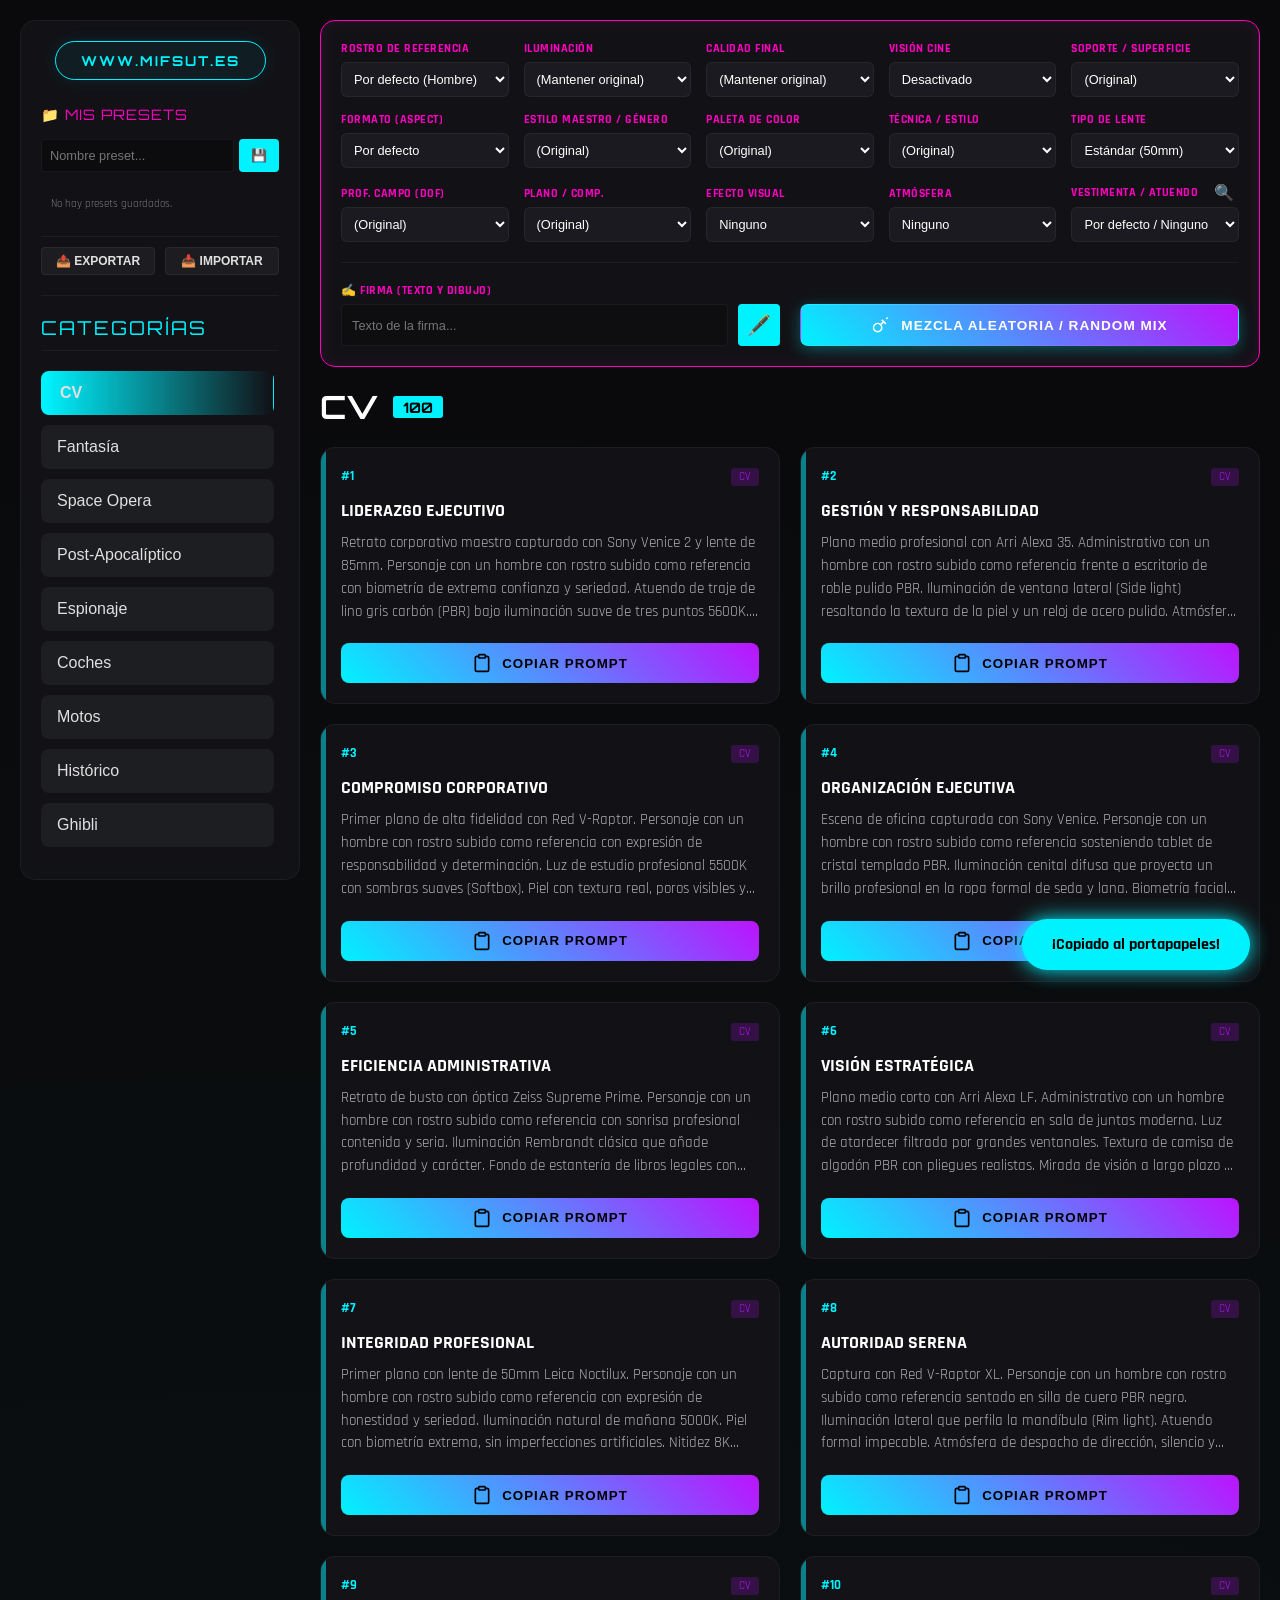
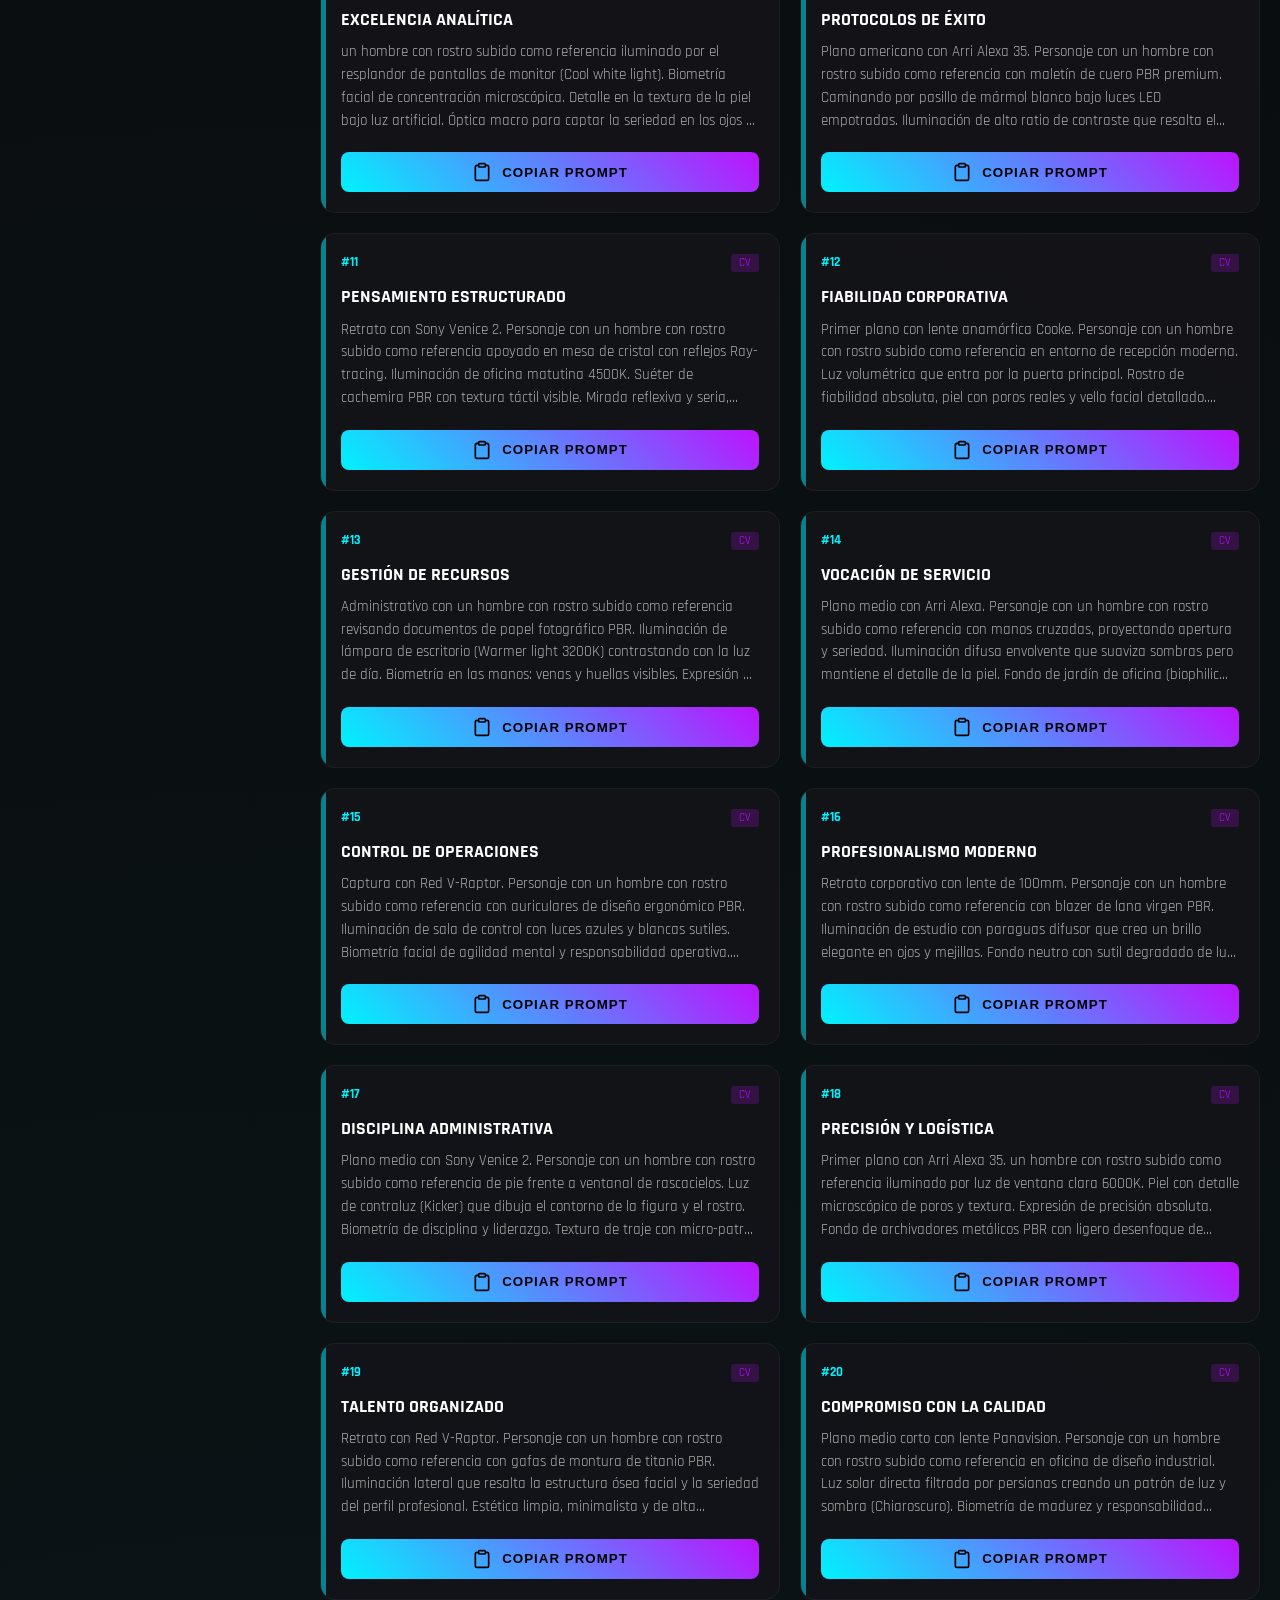
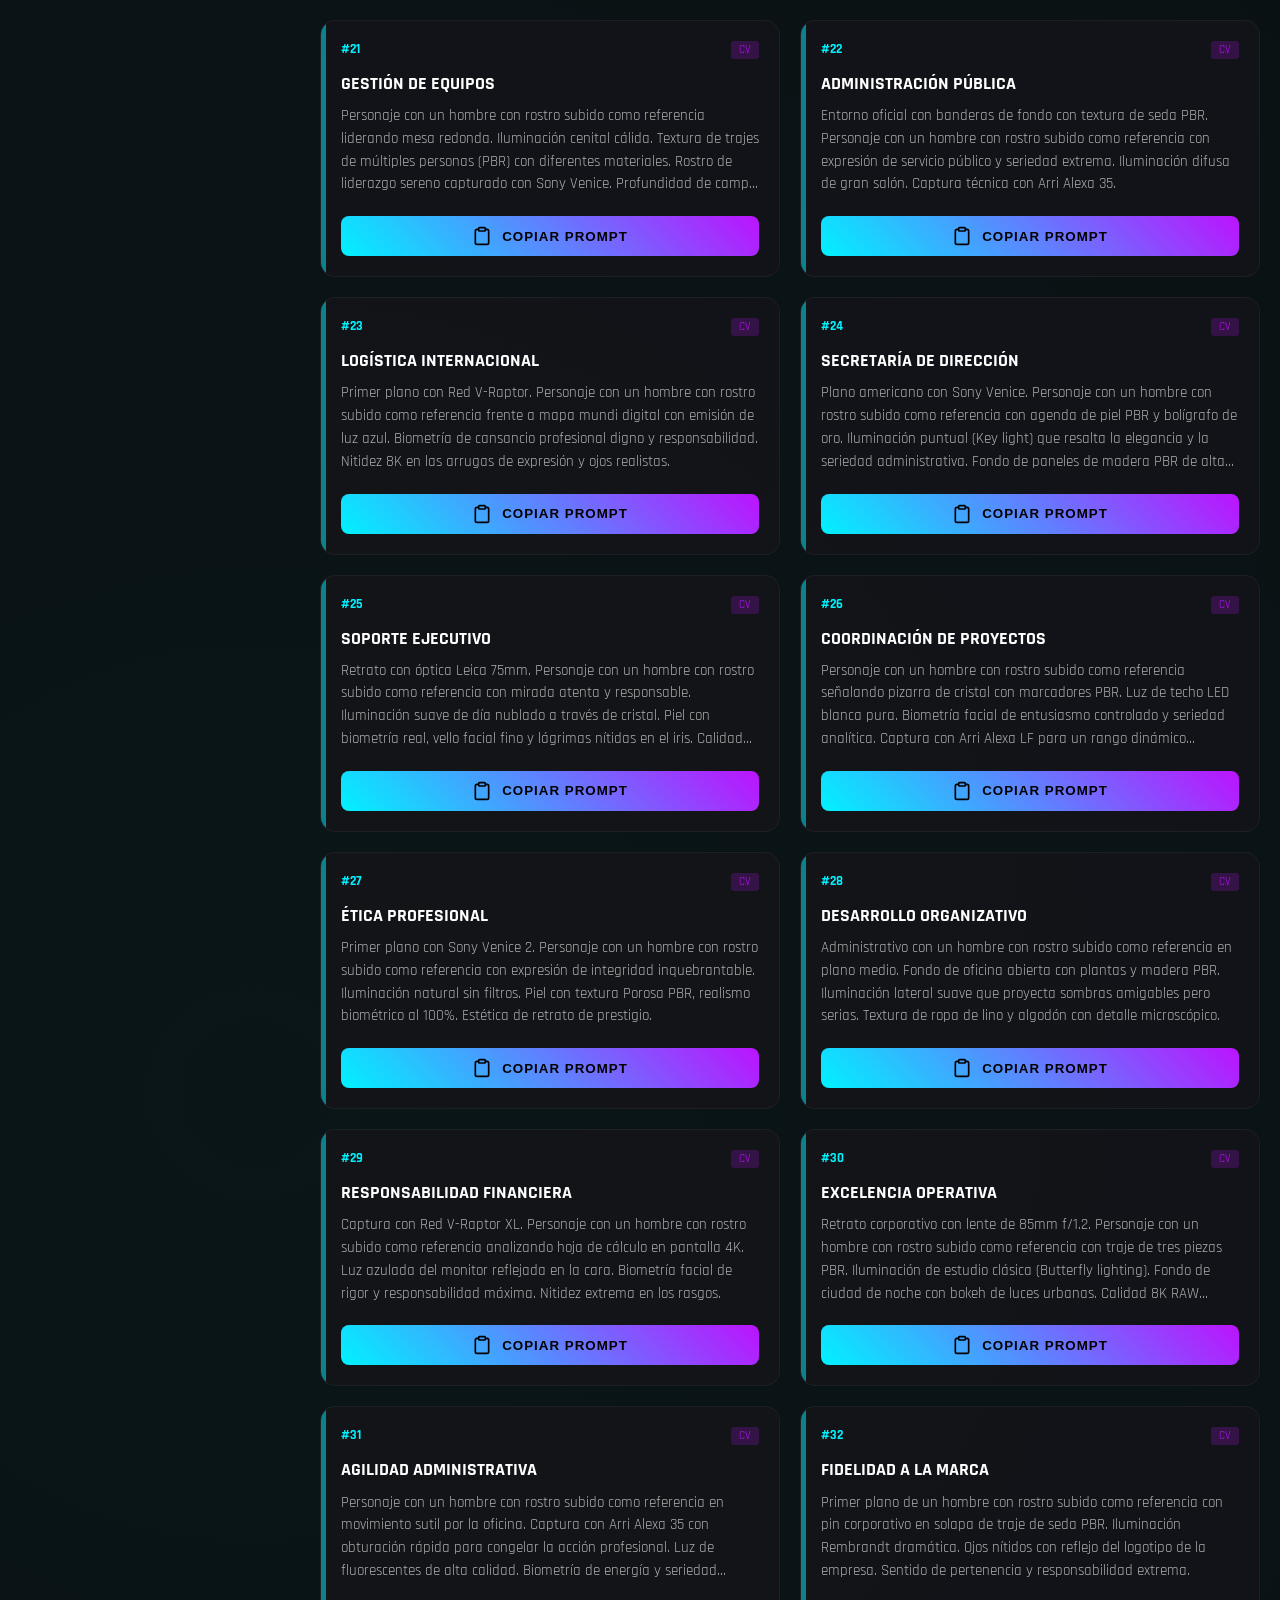
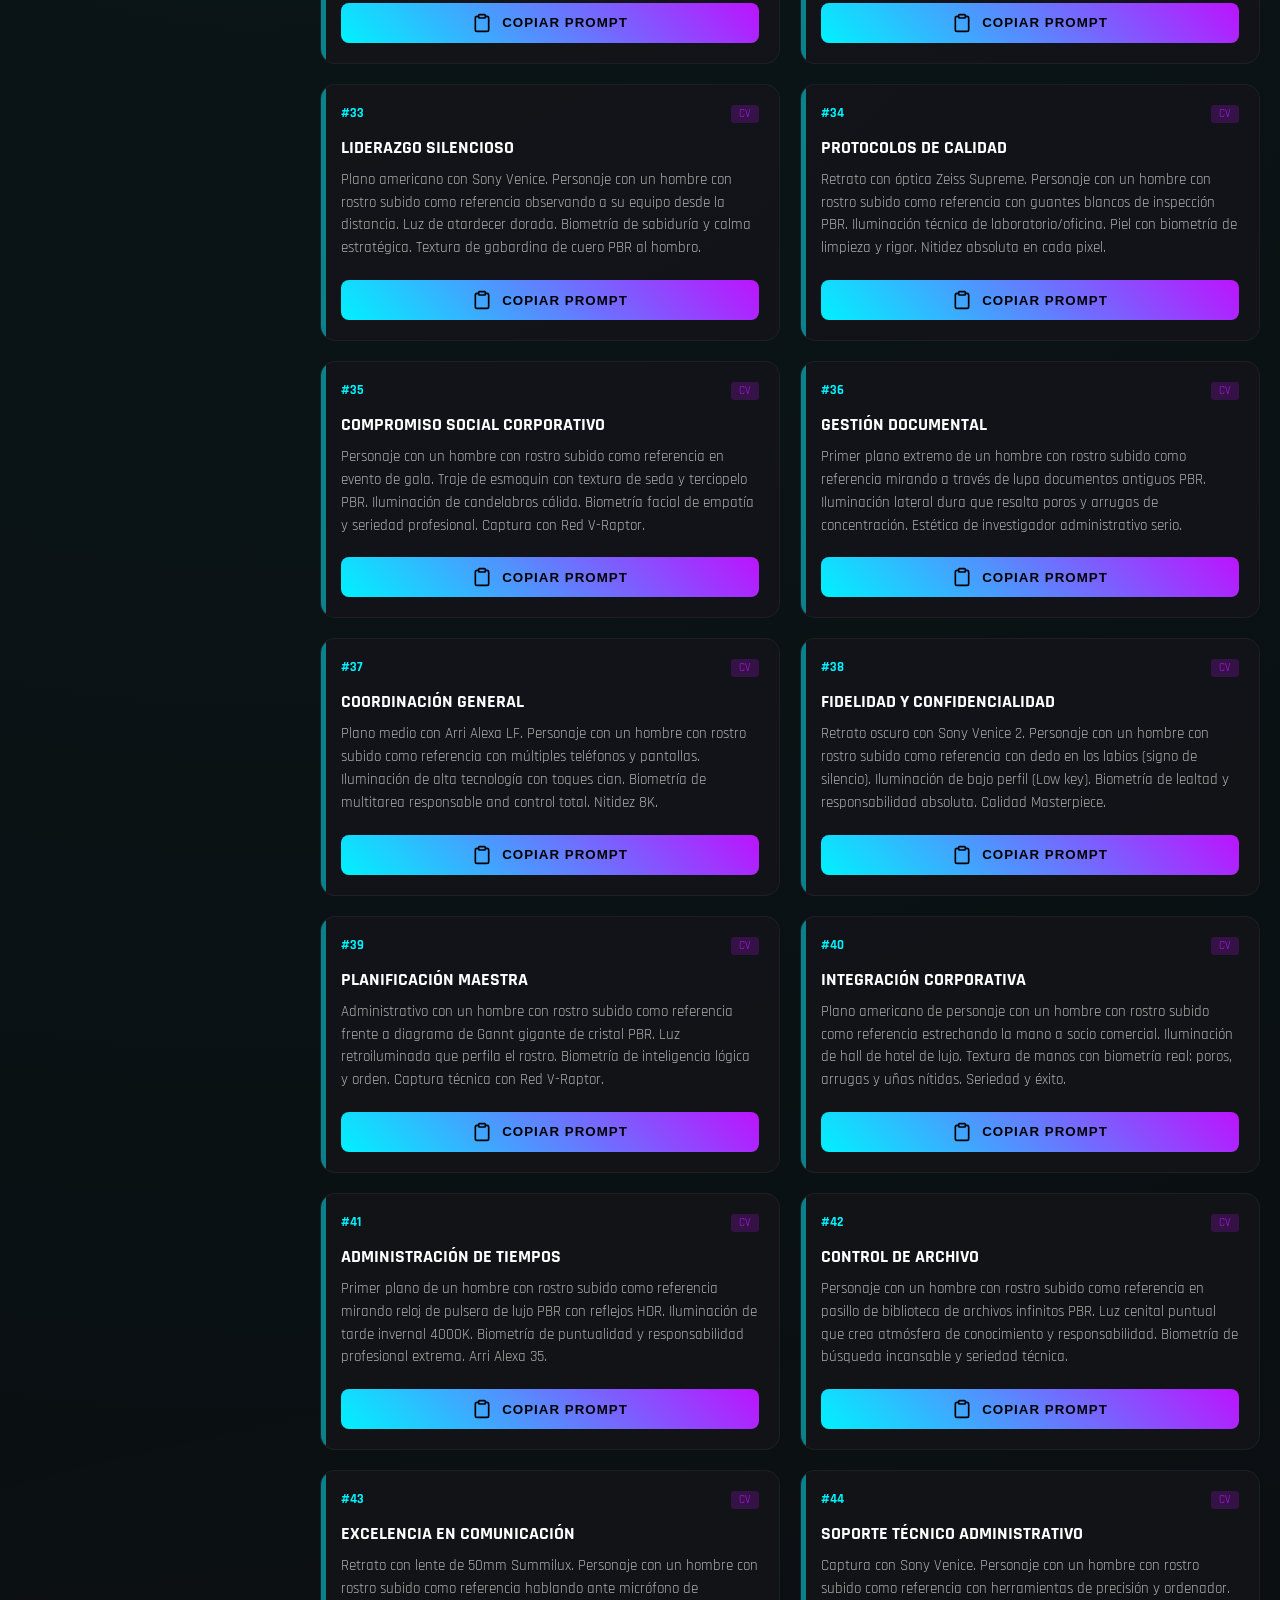
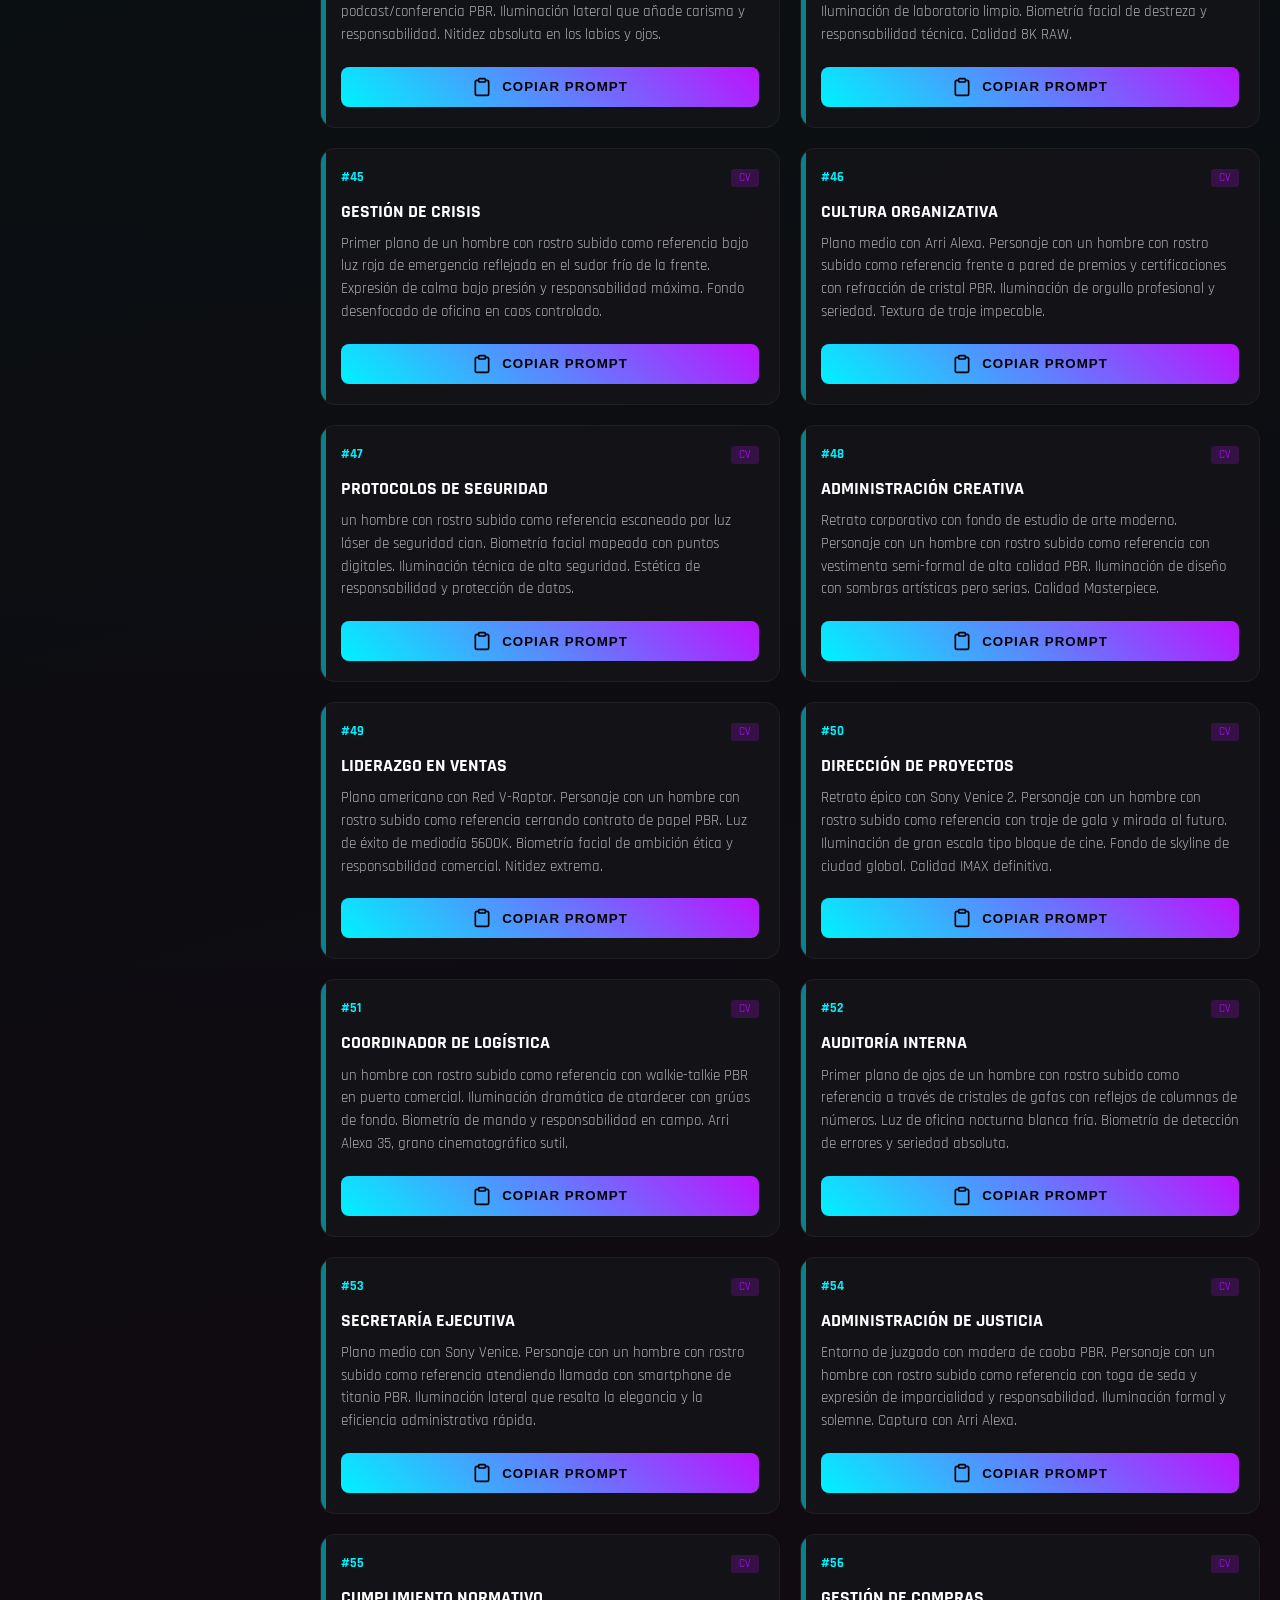
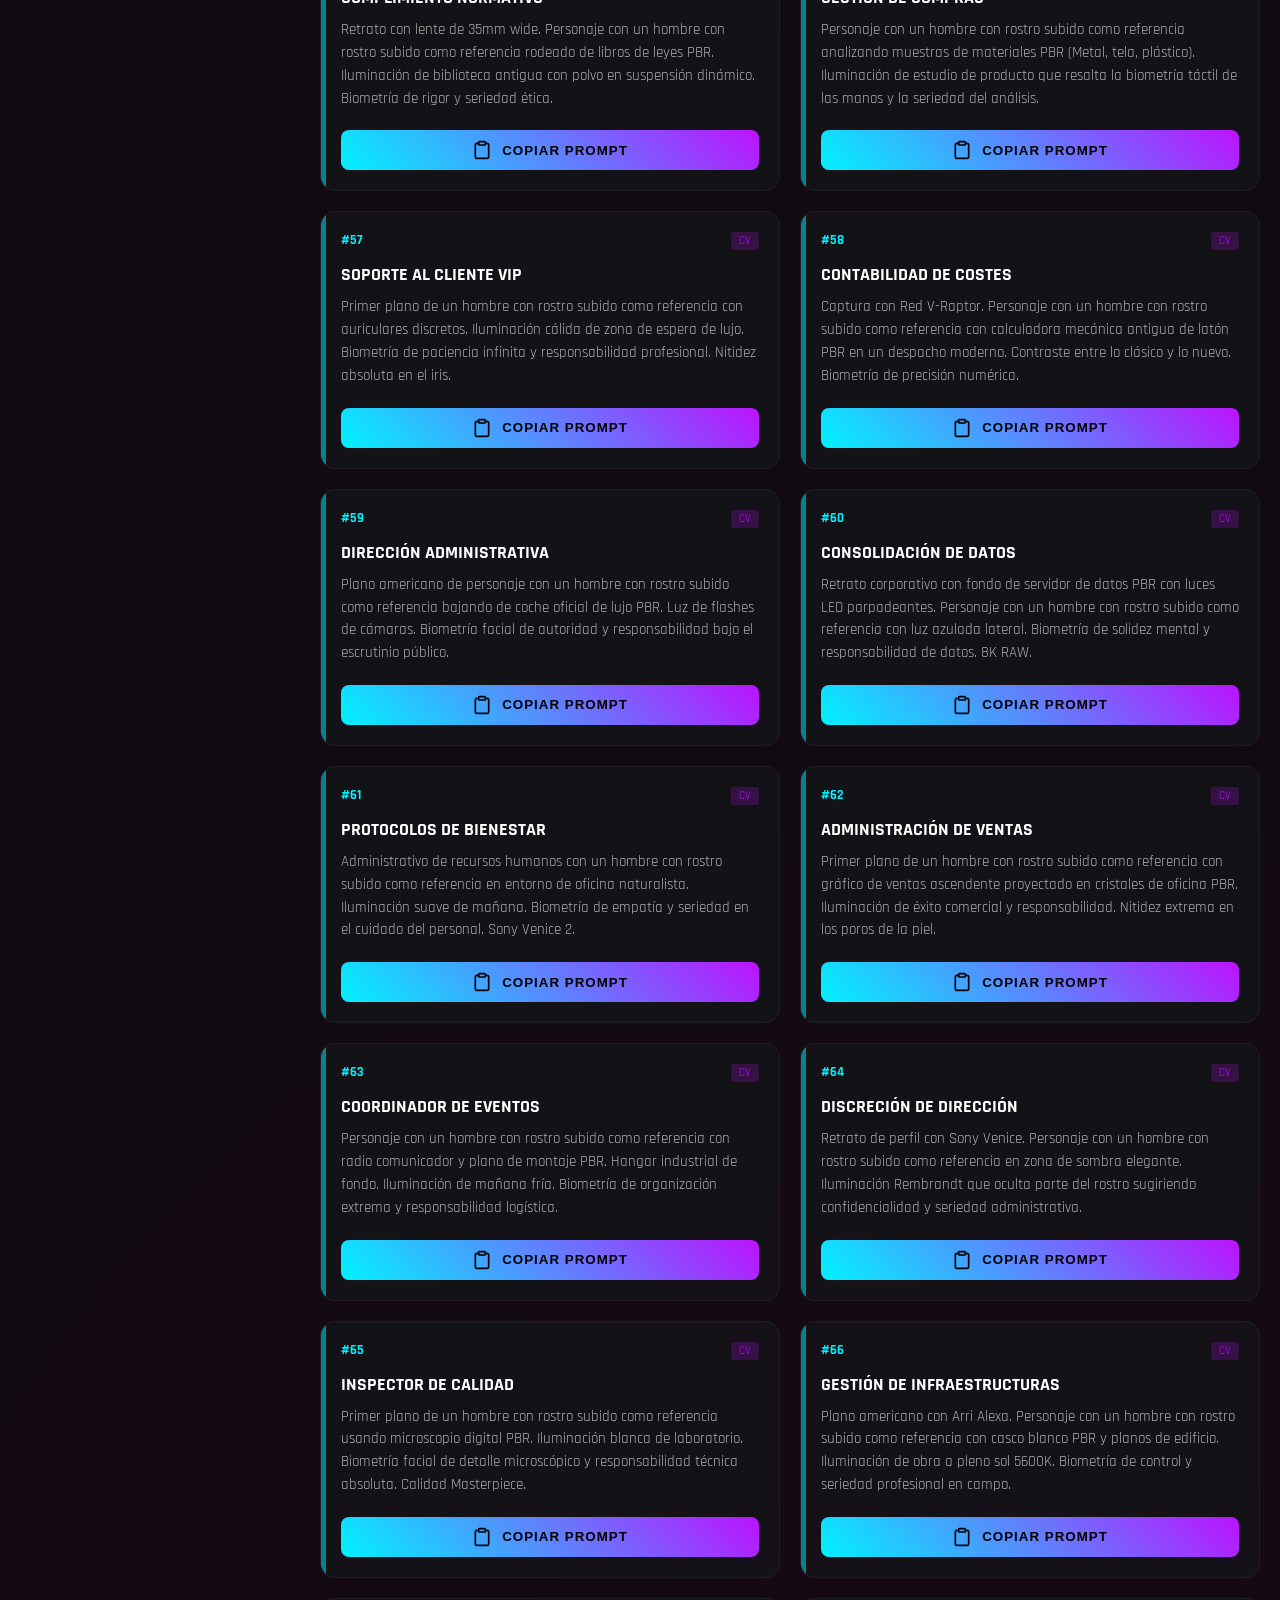
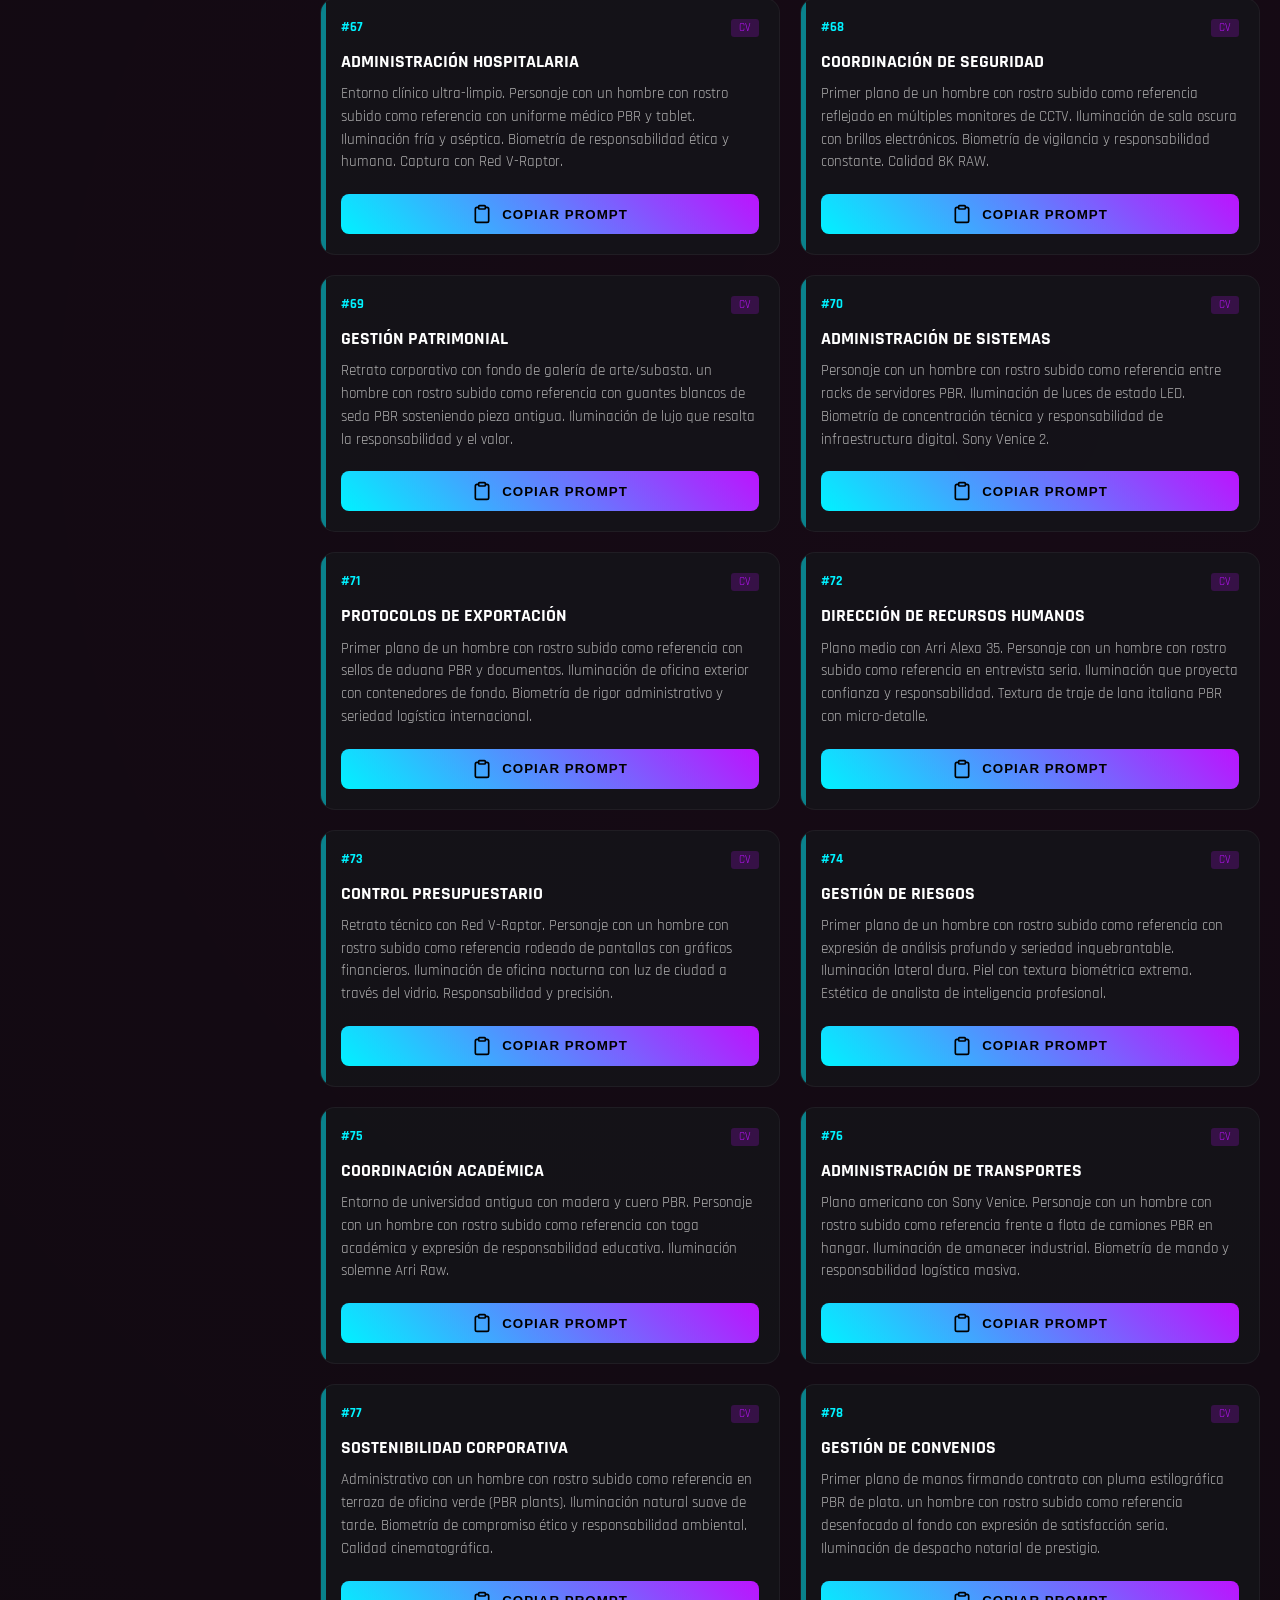
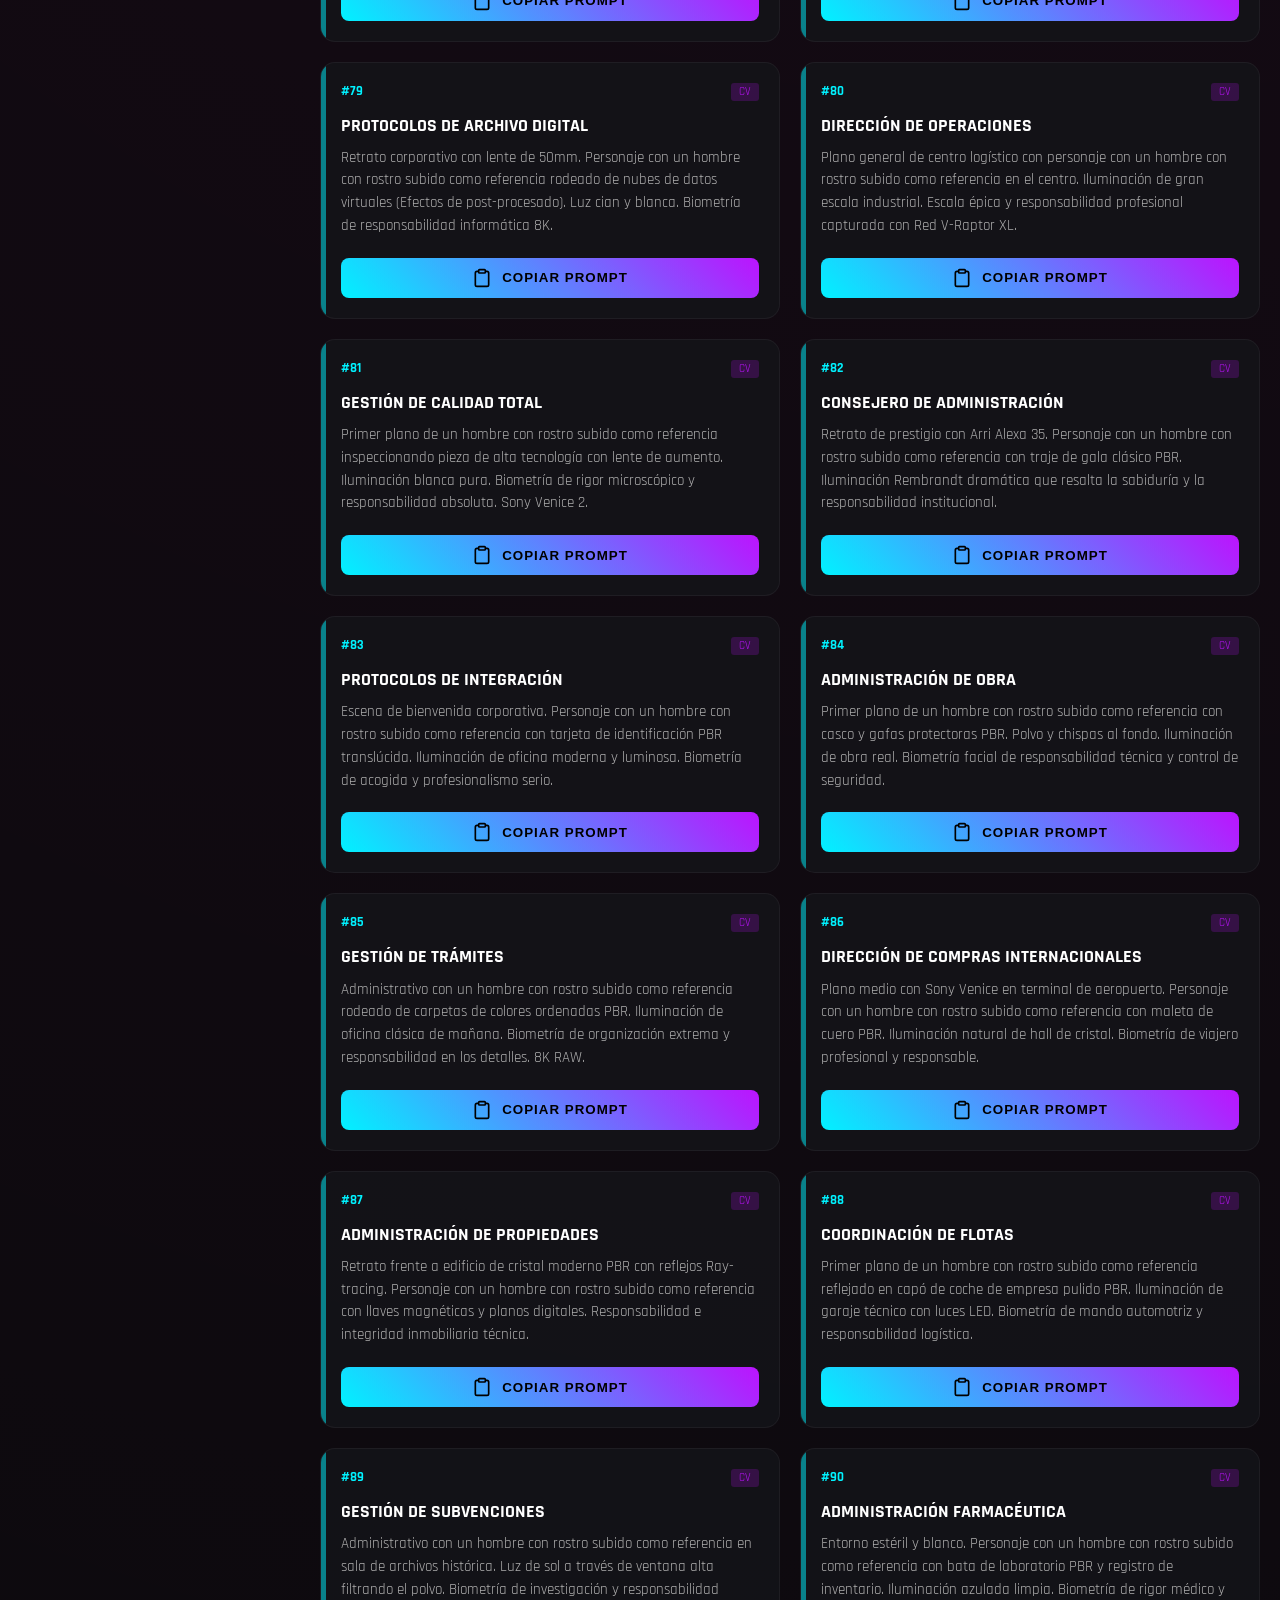
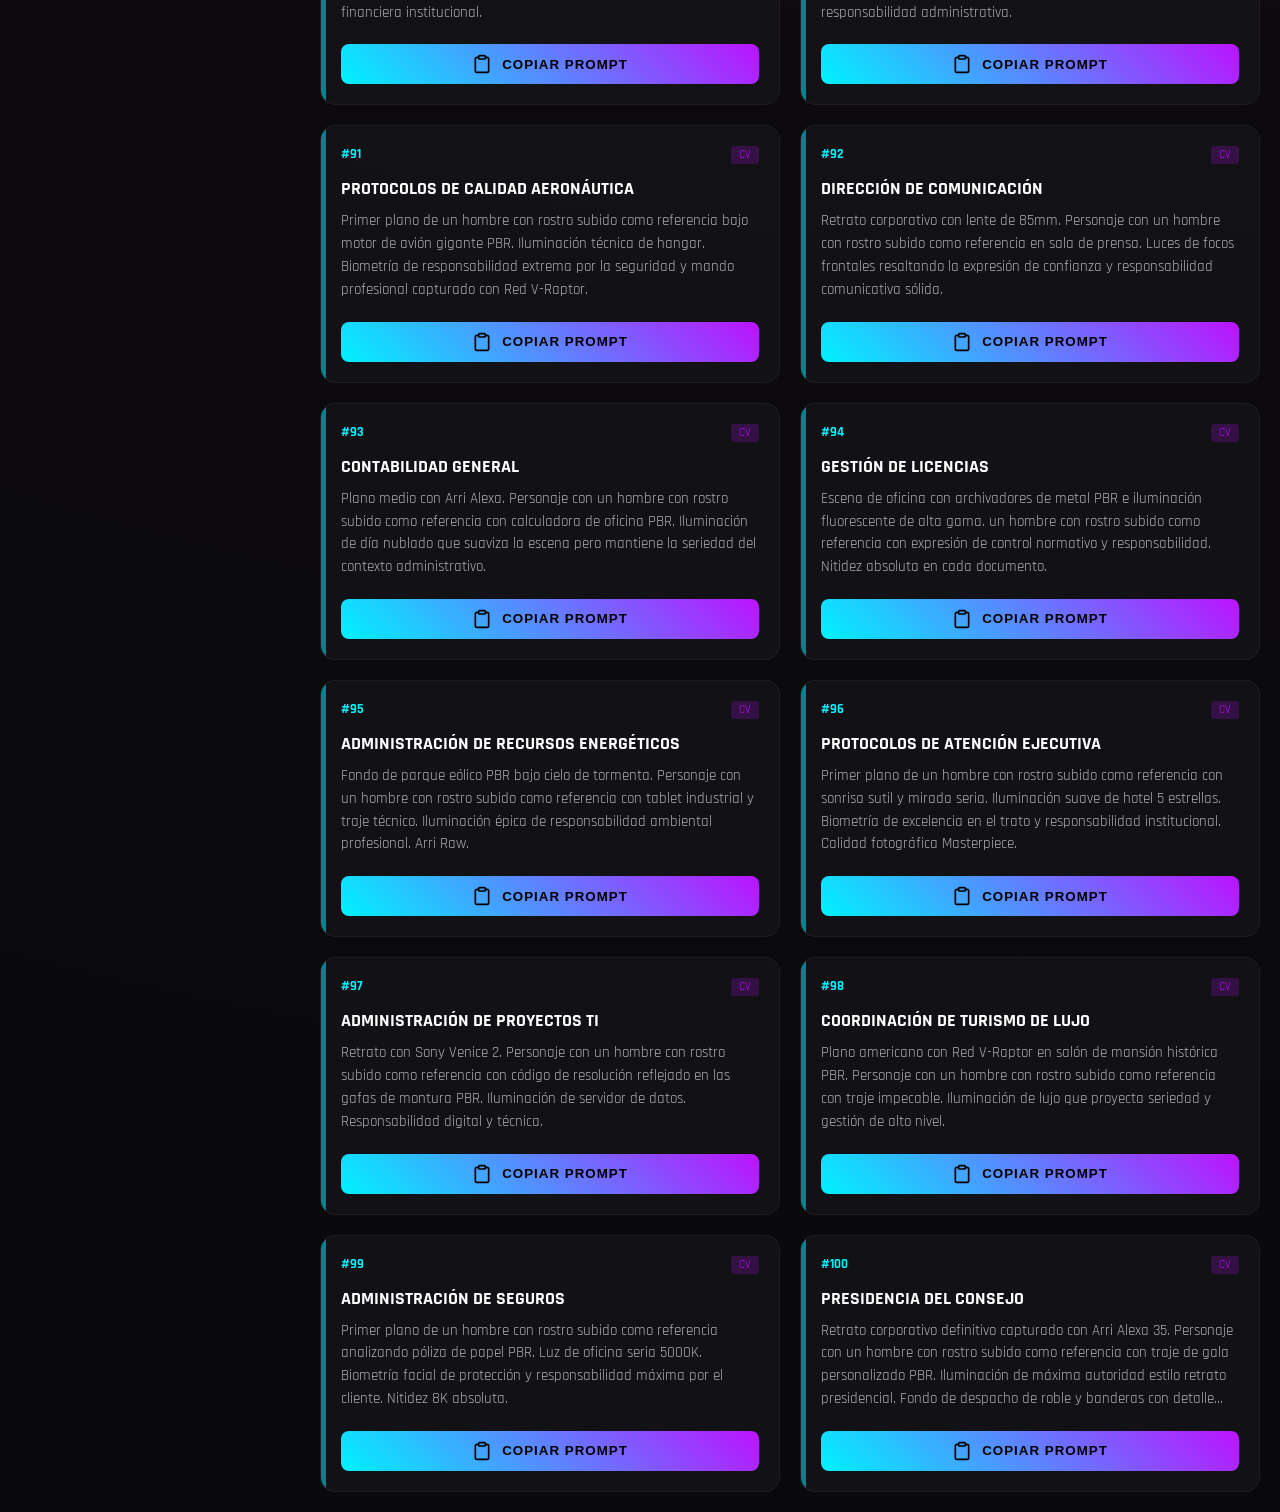
==== commit c4490080: "Fix category visibility and add cache busting" ====
--- a/index.html
+++ b/index.html
@@ -33,12 +33,21 @@
         }
 
         /* Asegurar que contenedores específicos no tengan scroll visible */
-        .sidebar, .content-area, .prompts-grid, #presets-list, #categories-nav {
+        .sidebar, .content-area, .prompts-grid, #presets-list {
             scrollbar-width: none;
             -ms-overflow-style: none;
         }
-        .sidebar::-webkit-scrollbar, .content-area::-webkit-scrollbar, .prompts-grid::-webkit-scrollbar, #presets-list::-webkit-scrollbar, #categories-nav::-webkit-scrollbar {
+        .sidebar::-webkit-scrollbar, .content-area::-webkit-scrollbar, .prompts-grid::-webkit-scrollbar, #presets-list::-webkit-scrollbar {
             display: none;
+        }
+
+        #categories-nav::-webkit-scrollbar {
+            display: block;
+            width: 4px;
+        }
+        #categories-nav::-webkit-scrollbar-thumb {
+            background: var(--neon-blue);
+            border-radius: 10px;
         }
 
         body {
@@ -955,7 +964,11 @@
                                 <option value="estilo Tribal y Étnico (Indigenous world motifs)">Tribal y Étnico</option>
                                 <option value="estilo Ukiyo-e (Edo period woodblock print)">Ukiyo-e (Japonés)</option>
                             </optgroup>
+                            <optgroup label="👔 Profesional y Administrativo">
+                                <option value="estilo CV profesional, administrativo, serio, responsable, biometría de confianza">Administrativo / CV</option>
+                            </optgroup>
                             <optgroup label="✨ Especiales">
+
                                 <option value="estilo Arte Fractal (Fractal complexity)">Arte Fractal</option>
                                 <option value="estilo Arte Generativo (Algorithmic evolution)">Arte Generativo</option>
                                 <option value="estilo de Realidad Aumentada (Augmented Reality overlays)">Realidad Aumentada</option>
@@ -1443,7 +1456,7 @@
 
     <div id="toast">¡Copiado al portapapeles!</div>
 
-    <script src="data_prompts.js"></script>
+    <script src="data_prompts.js?v=20260325-1327"></script>
     <script>
         const container = document.getElementById('prompts-container');
         const nav = document.getElementById('categories-nav');
@@ -1454,7 +1467,13 @@
         let currentCat = '';
 
         function init() {
-            Object.keys(PROMPT_DATABASE).forEach(cat => {
+            const categories = Object.keys(PROMPT_DATABASE);
+            if (categories.includes('CV')) {
+                categories.splice(categories.indexOf('CV'), 1);
+                categories.unshift('CV');
+            }
+
+            categories.forEach(cat => {
                 const btn = document.createElement('button');
                 btn.className = 'nav-btn';
                 btn.textContent = cat;
@@ -1462,7 +1481,7 @@
                 nav.appendChild(btn);
             });
 
-            const firstCat = Object.keys(PROMPT_DATABASE)[0];
+            const firstCat = categories[0];
             if (firstCat) {
                 selectCategory(firstCat, nav.querySelector('.nav-btn'));
             }
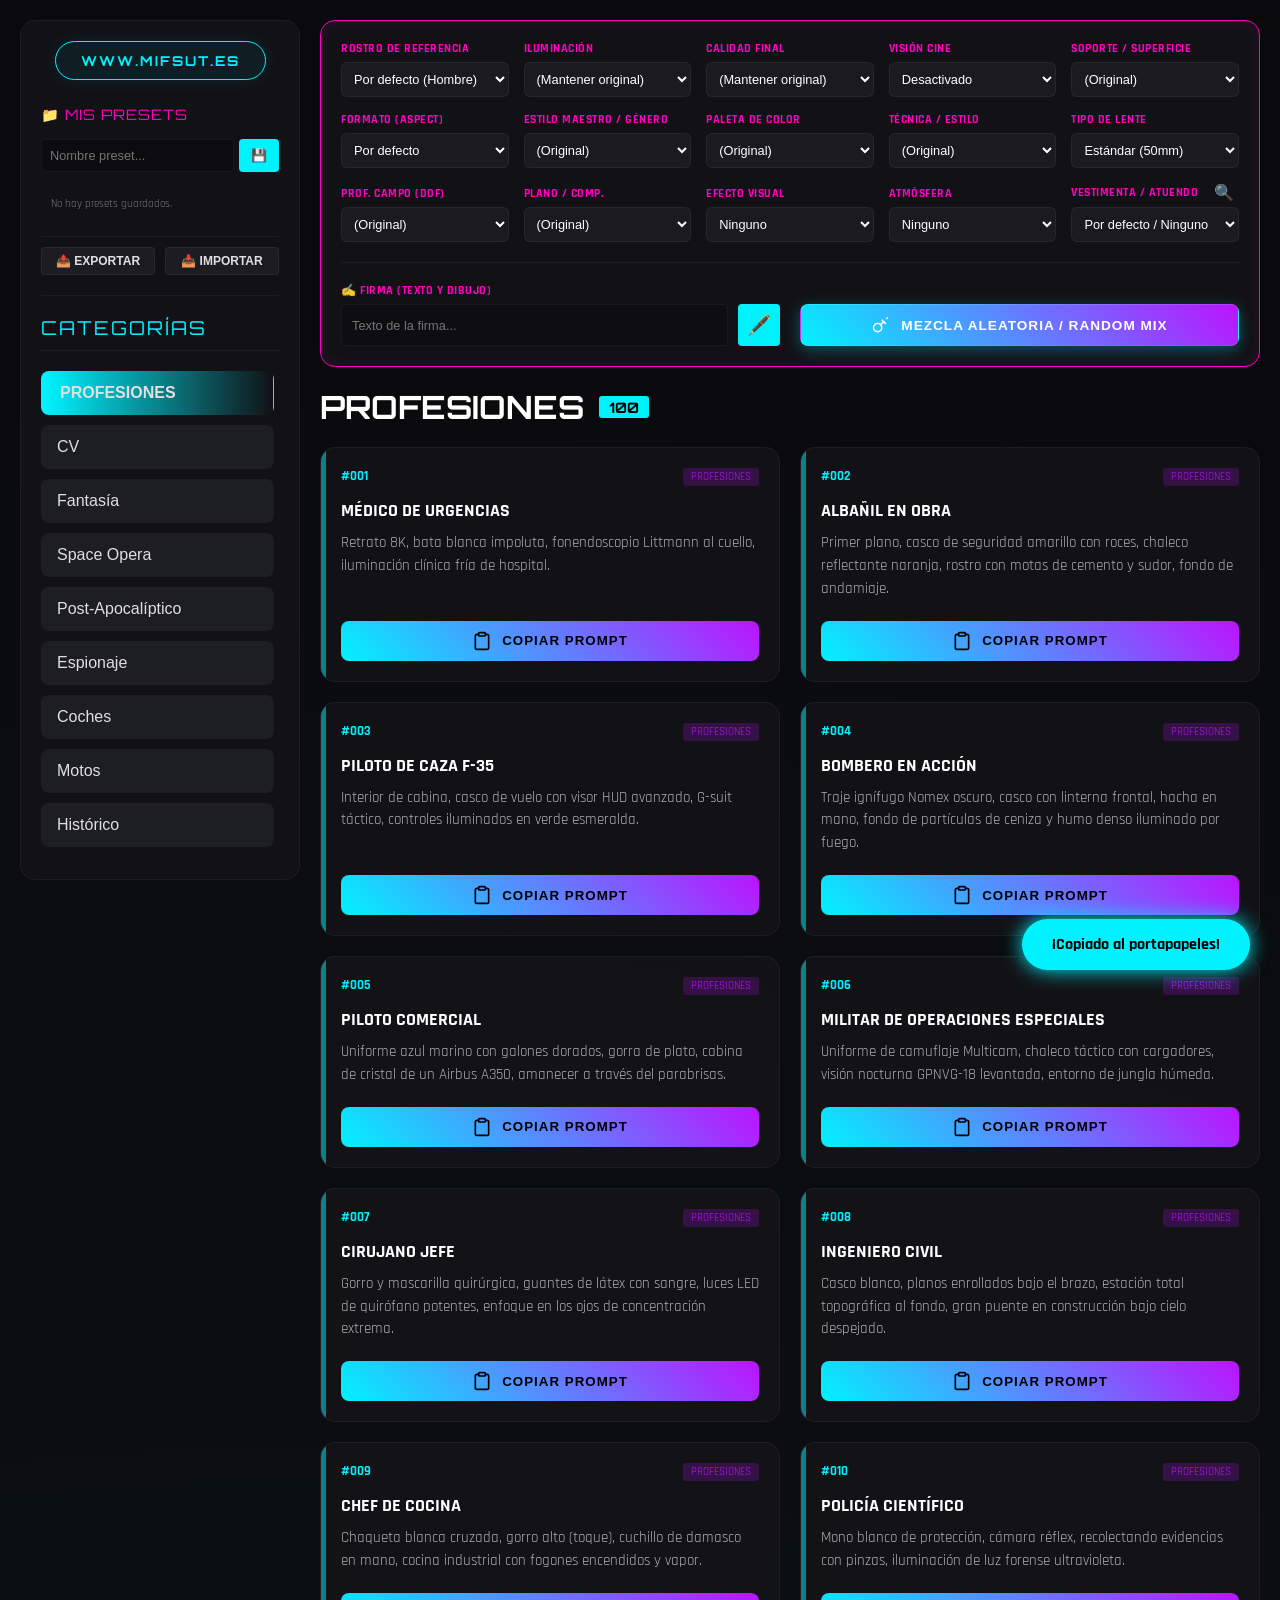
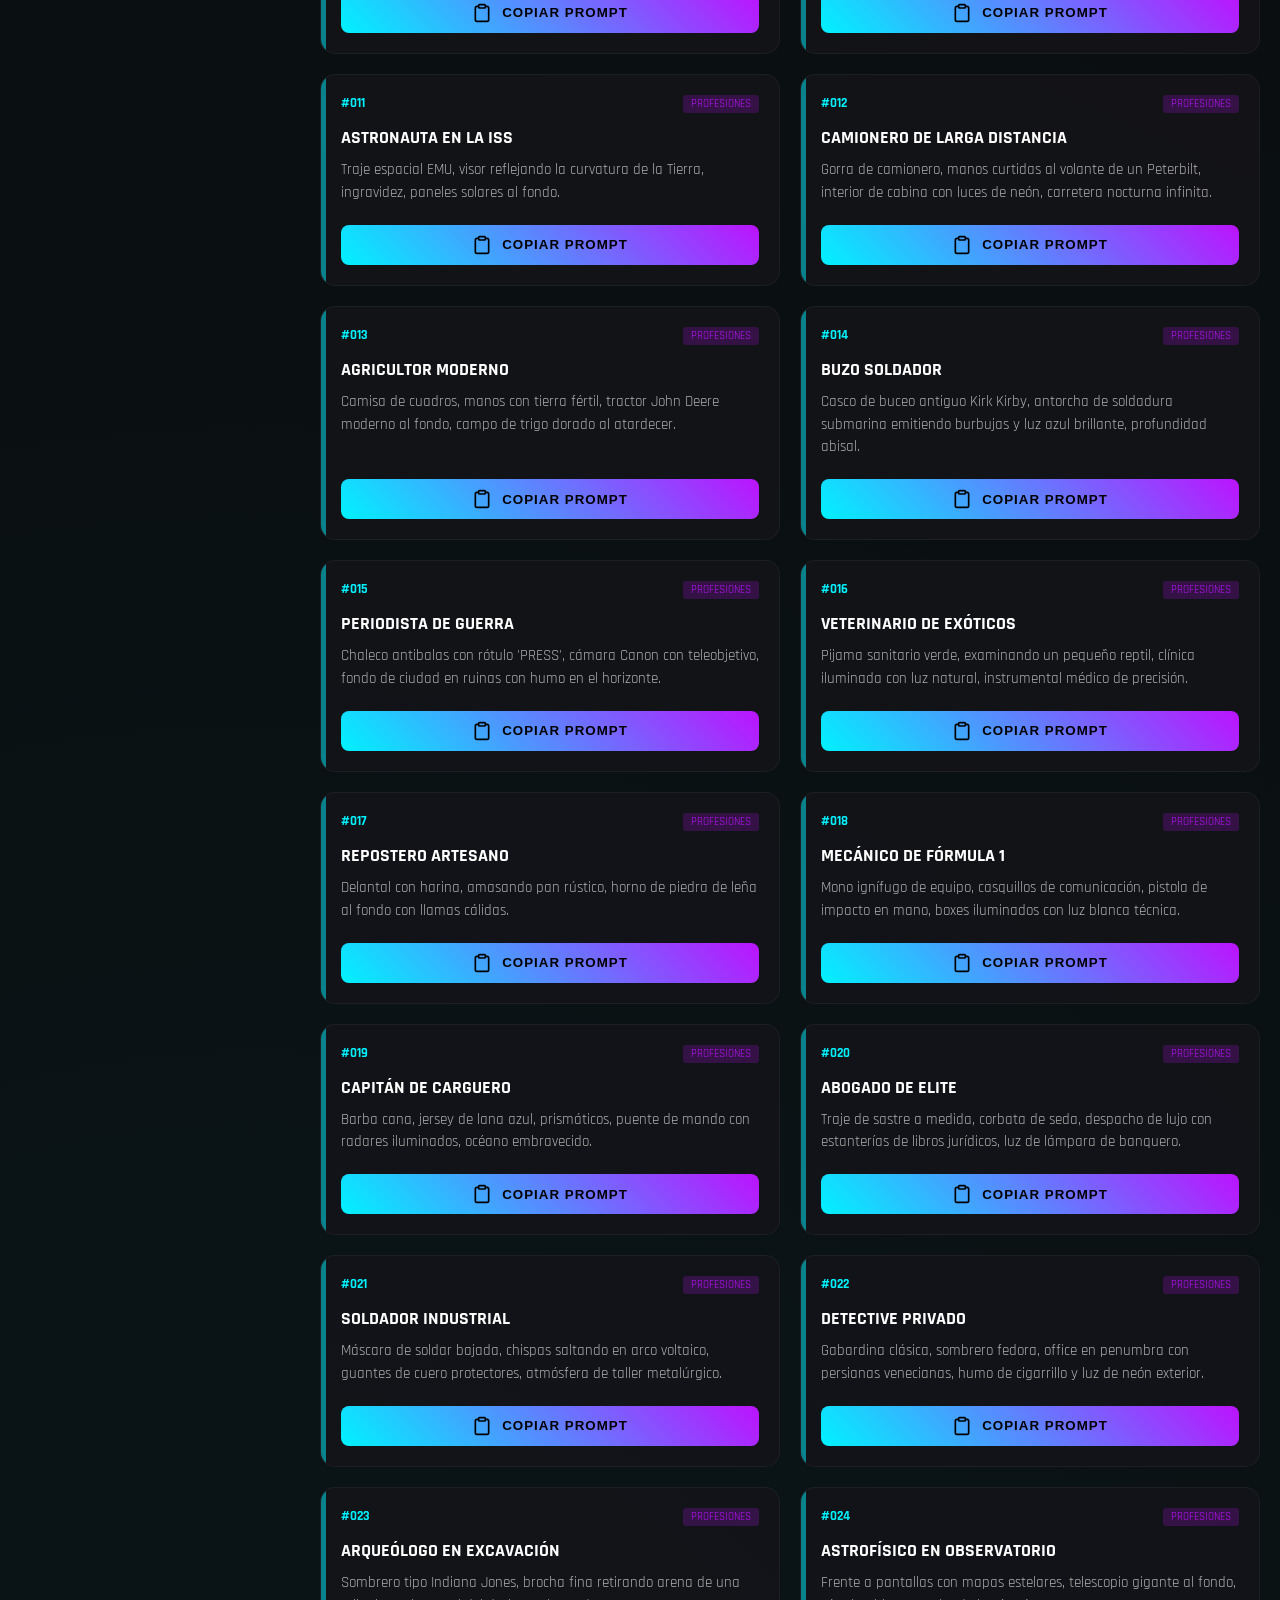
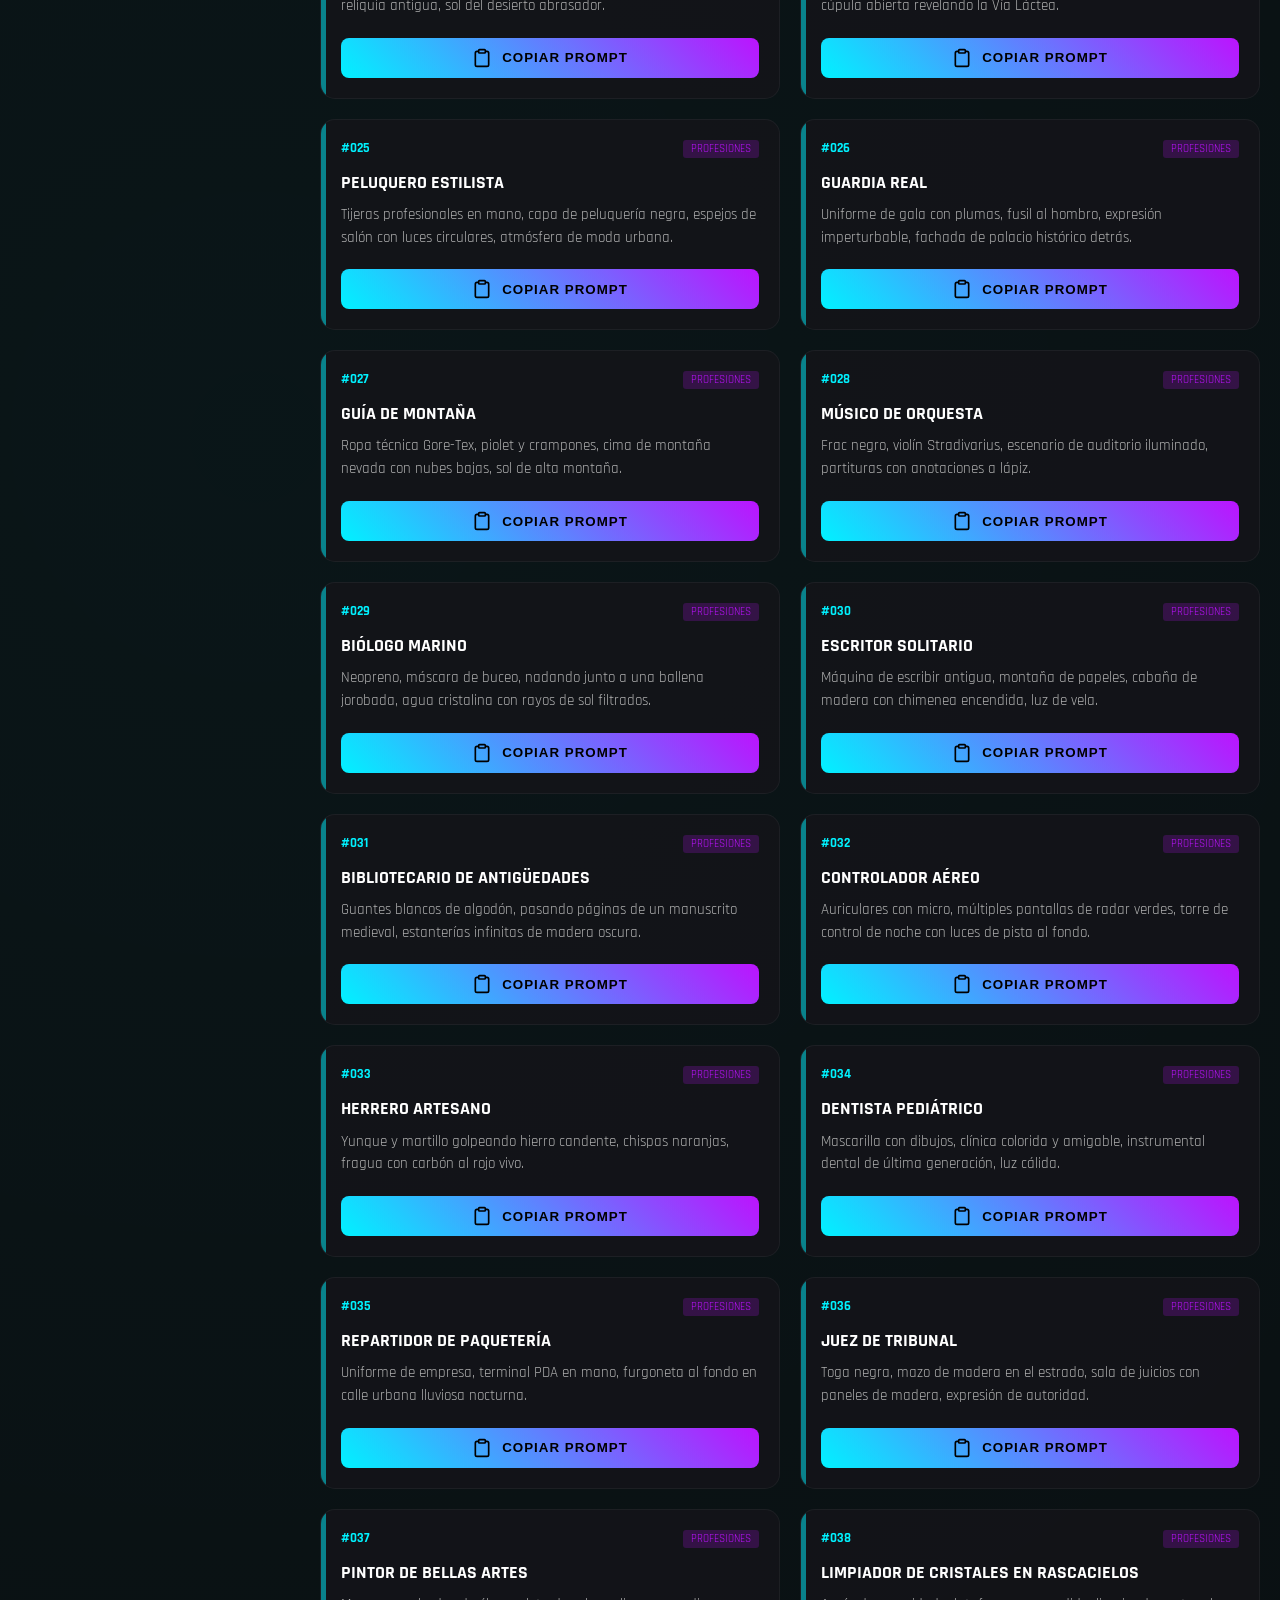
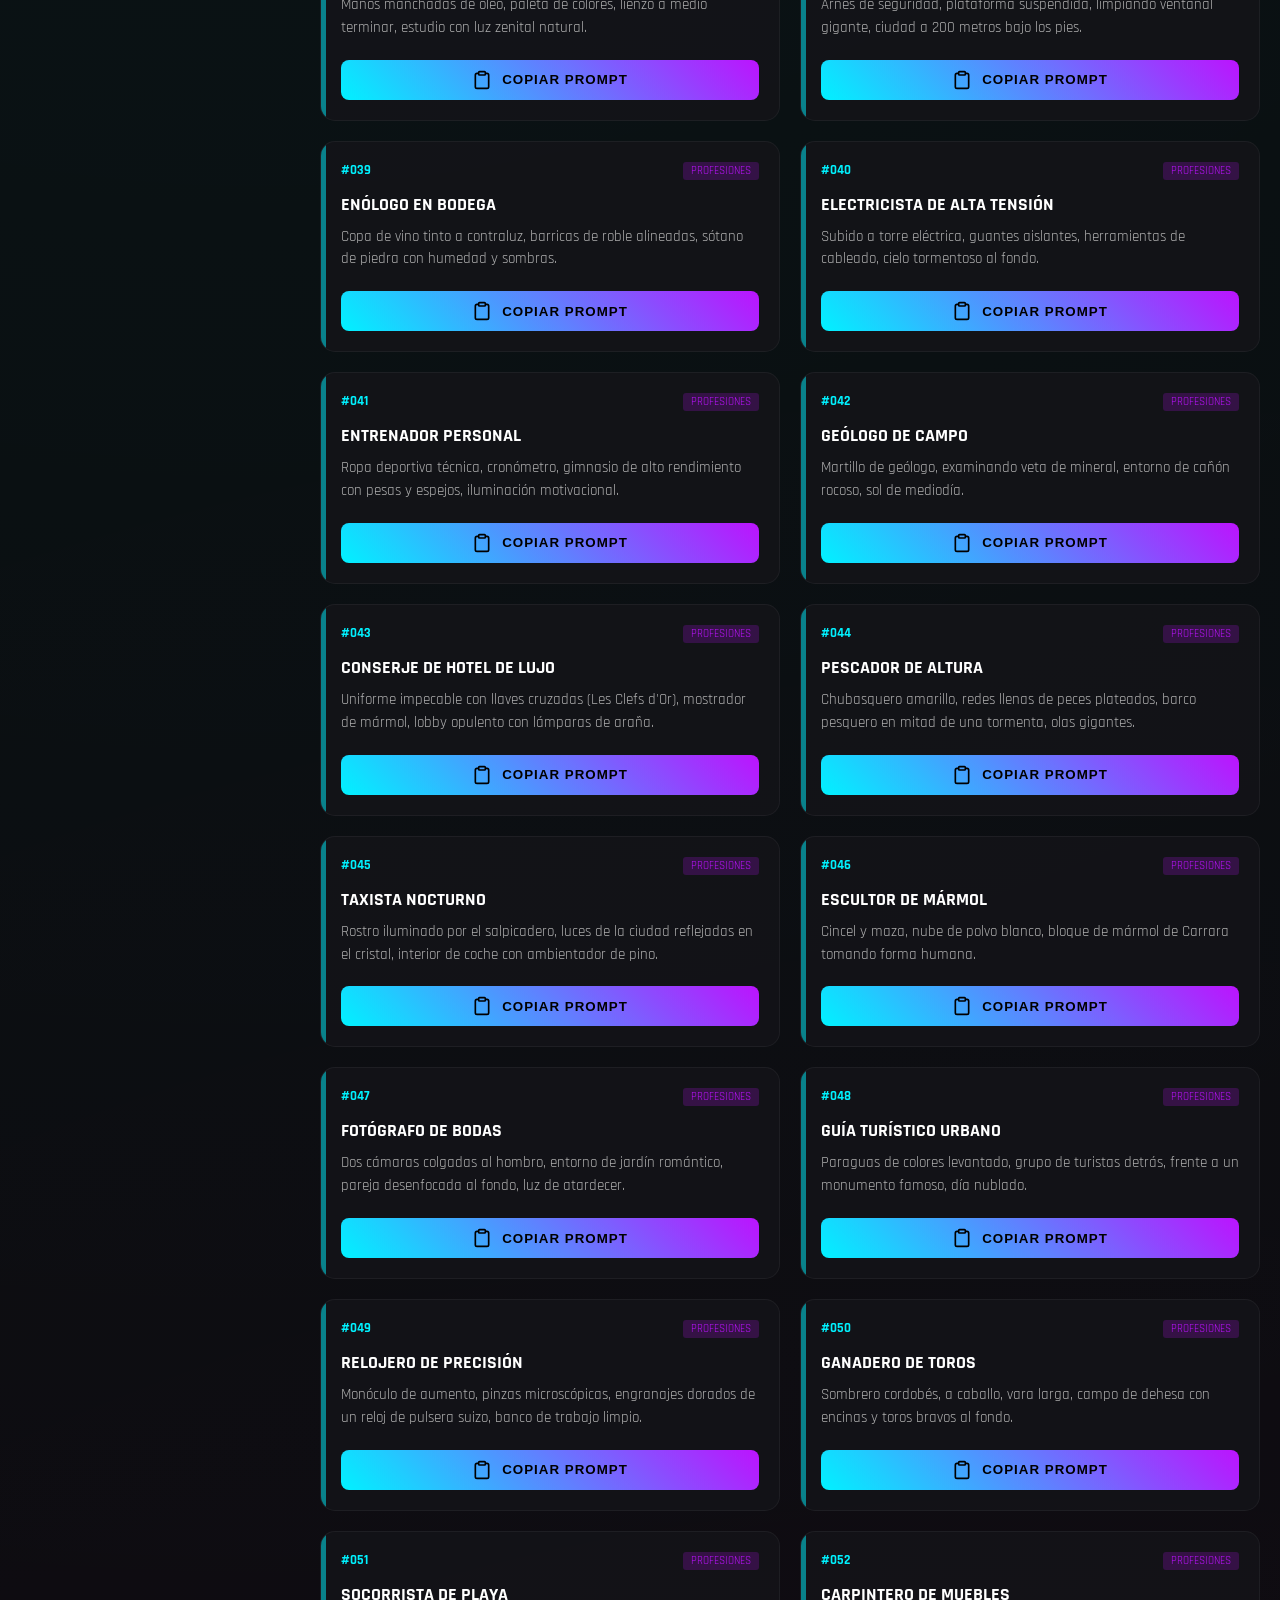
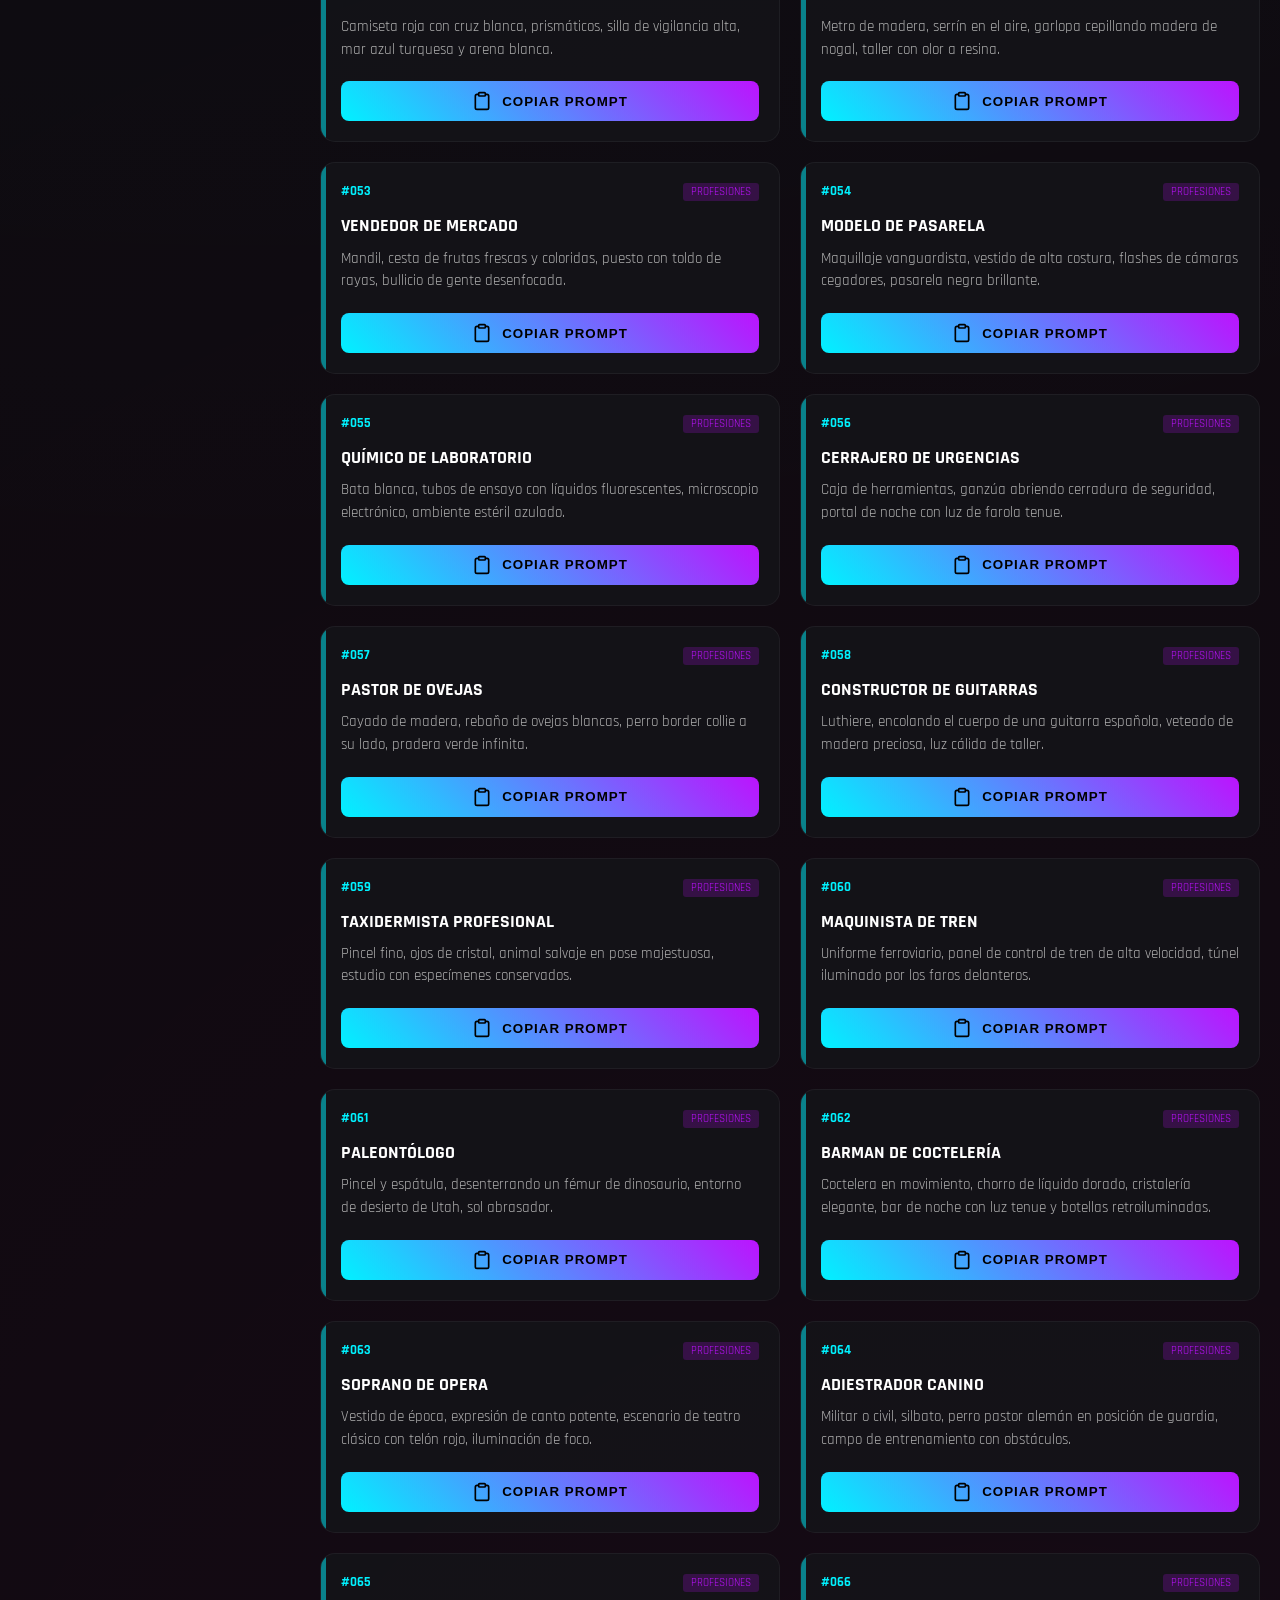
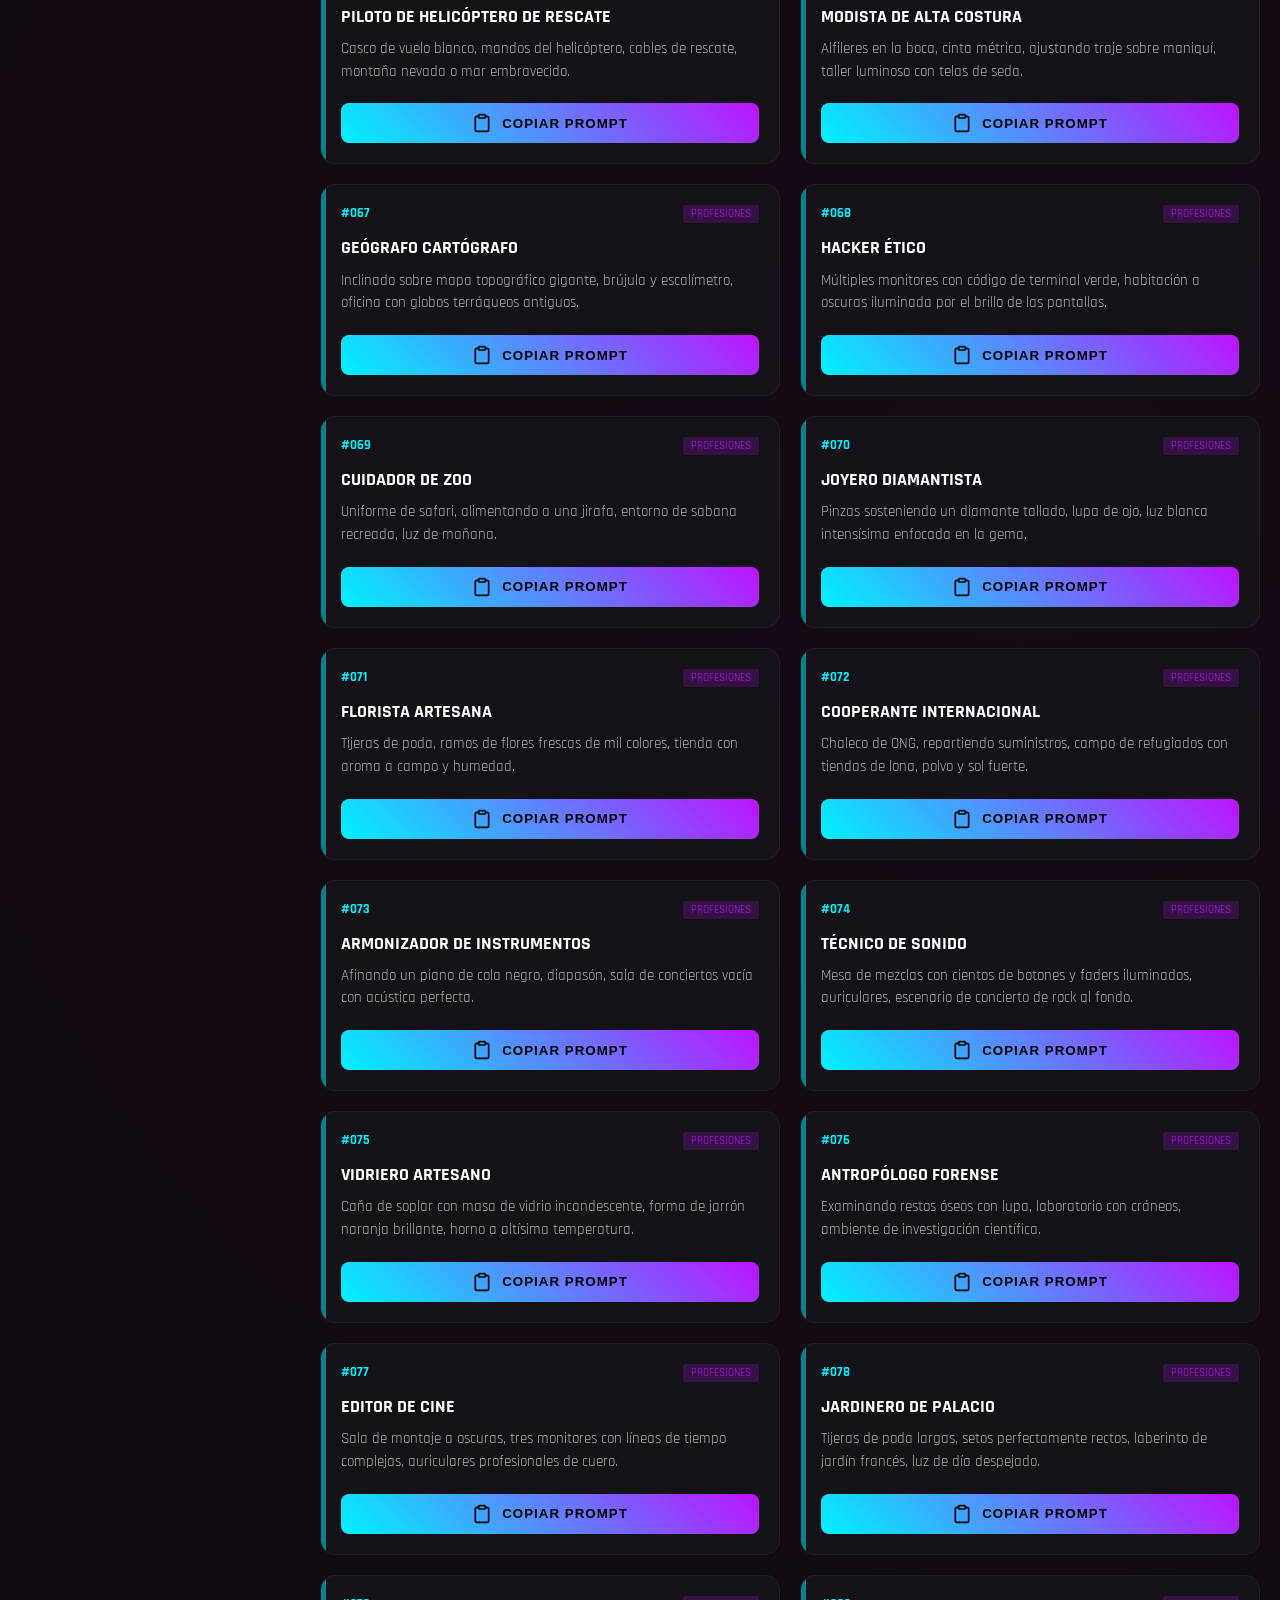
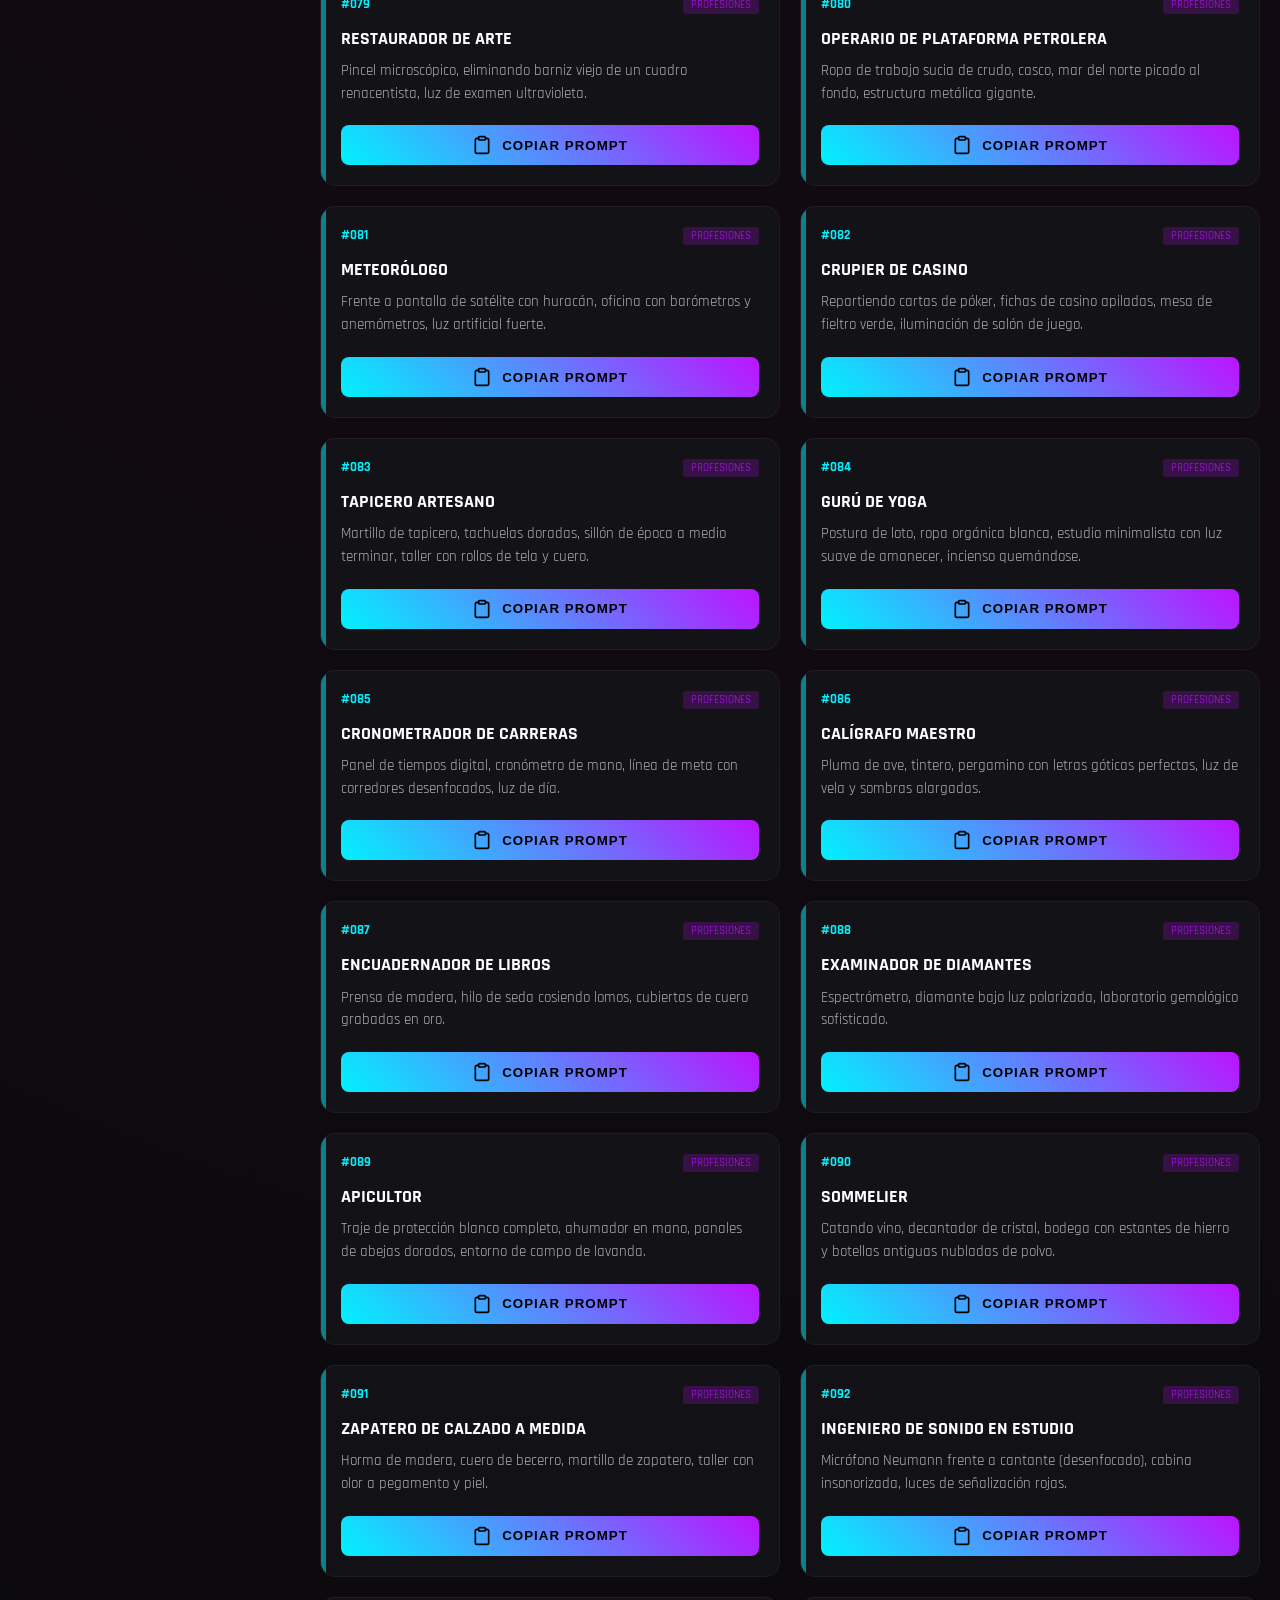
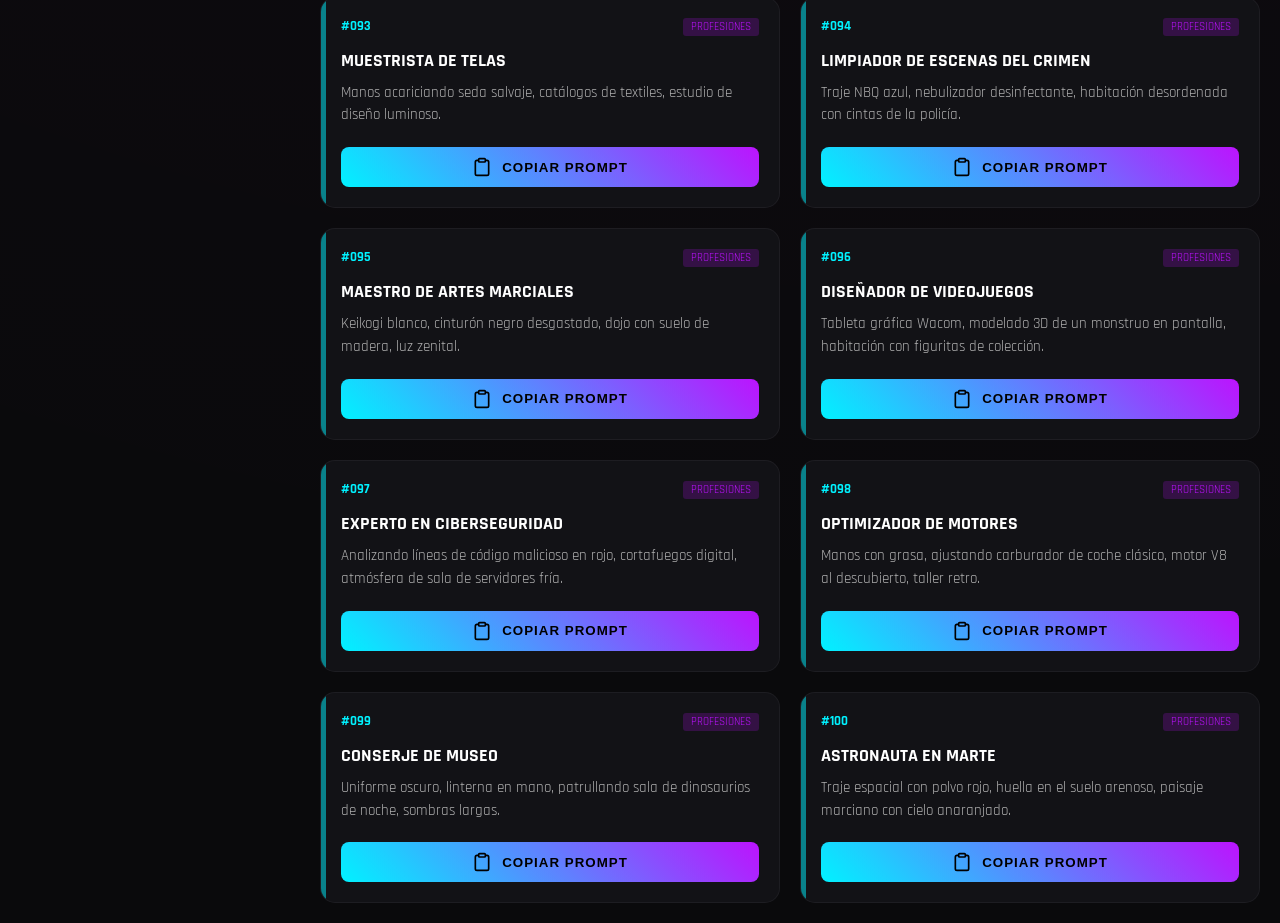
==== commit 9277603b: "Add 100 Professions prompts and UI priority optimization" ====
--- a/index.html
+++ b/index.html
@@ -966,6 +966,25 @@
                             </optgroup>
                             <optgroup label="👔 Profesional y Administrativo">
                                 <option value="estilo CV profesional, administrativo, serio, responsable, biometría de confianza">Administrativo / CV</option>
+                                <option value="estilo Profesional, uniforme de trabajo impecable, entorno laboral técnico, fotorrealista 8K">PROFESIONES (General)</option>
+                            </optgroup>
+                            <optgroup label="📸 Fotografía de Vanguardia">
+                                <option value="estilo Fotografía de Drone, gran angular, perspectiva aérea majestuosa">Vista de Drone (Aérea)</option>
+                                <option value="estilo Fotografía Satelital, topografía detallada, colores falsos infrarrojos">Vista Satelital</option>
+                                <option value="estilo Macro Fotografía 8K, detalle extremo, profundidad de campo mínima">Macro Extremo</option>
+                                <option value="estilo National Geographic, naturaleza salvaje, iluminación natural perfecta">National Geographic</option>
+                            </optgroup>
+                            <optgroup label="👠 Alta Costura y Editorial">
+                                <option value="estilo Portada de Revista Vogue, alta moda, iluminación de estudio chic">Editorial Vogue</option>
+                                <option value="estilo Lookbook de Moda Minimalista, fondo neutro, pose elegante">Lookbook Minimalista</option>
+                                <option value="estilo Street Style Editorial, urbano, desenfoque de movimiento artístico">Street Style Pro</option>
+                                <option value="estilo Avant-Garde Fashion, experimental, texturas de ropa imposibles">Moda Experimental</option>
+                            </optgroup>
+                            <optgroup label="🏠 Arquitectura y Diseño">
+                                <option value="estilo Arquitectura Biofílica, integración con naturaleza, madera y vegetación">Arquitectura Biofílica</option>
+                                <option value="estilo Interiorismo Industrial, hormigón visto, tuberías de cobre, luces Edison">Loft Industrial</option>
+                                <option value="estilo Minimalismo Escandinavo, blanco, luminoso, funcionalismo puro">Minimalismo Nórdico</option>
+                                <option value="estilo Parametric Design, curvas orgánicas complejas, estilo Zaha Hadid">Diseño Paramétrico</option>
                             </optgroup>
                             <optgroup label="✨ Especiales">
 
@@ -1456,7 +1475,7 @@
 
     <div id="toast">¡Copiado al portapapeles!</div>
 
-    <script src="data_prompts.js?v=20260325-1327"></script>
+    <script src="data_prompts_v2.js?v=2026.03.25.v2"></script>
     <script>
         const container = document.getElementById('prompts-container');
         const nav = document.getElementById('categories-nav');
@@ -1468,10 +1487,16 @@
 
         function init() {
             const categories = Object.keys(PROMPT_DATABASE);
-            if (categories.includes('CV')) {
-                categories.splice(categories.indexOf('CV'), 1);
-                categories.unshift('CV');
-            }
+            
+            // Prioridad específica para PROFESIONES y CV
+            const specialPriority = ["PROFESIONES", "CV"];
+            specialPriority.slice().reverse().forEach(cat => {
+                const idx = categories.indexOf(cat);
+                if (idx > -1) {
+                    categories.splice(idx, 1);
+                    categories.unshift(cat);
+                }
+            });
 
             categories.forEach(cat => {
                 const btn = document.createElement('button');
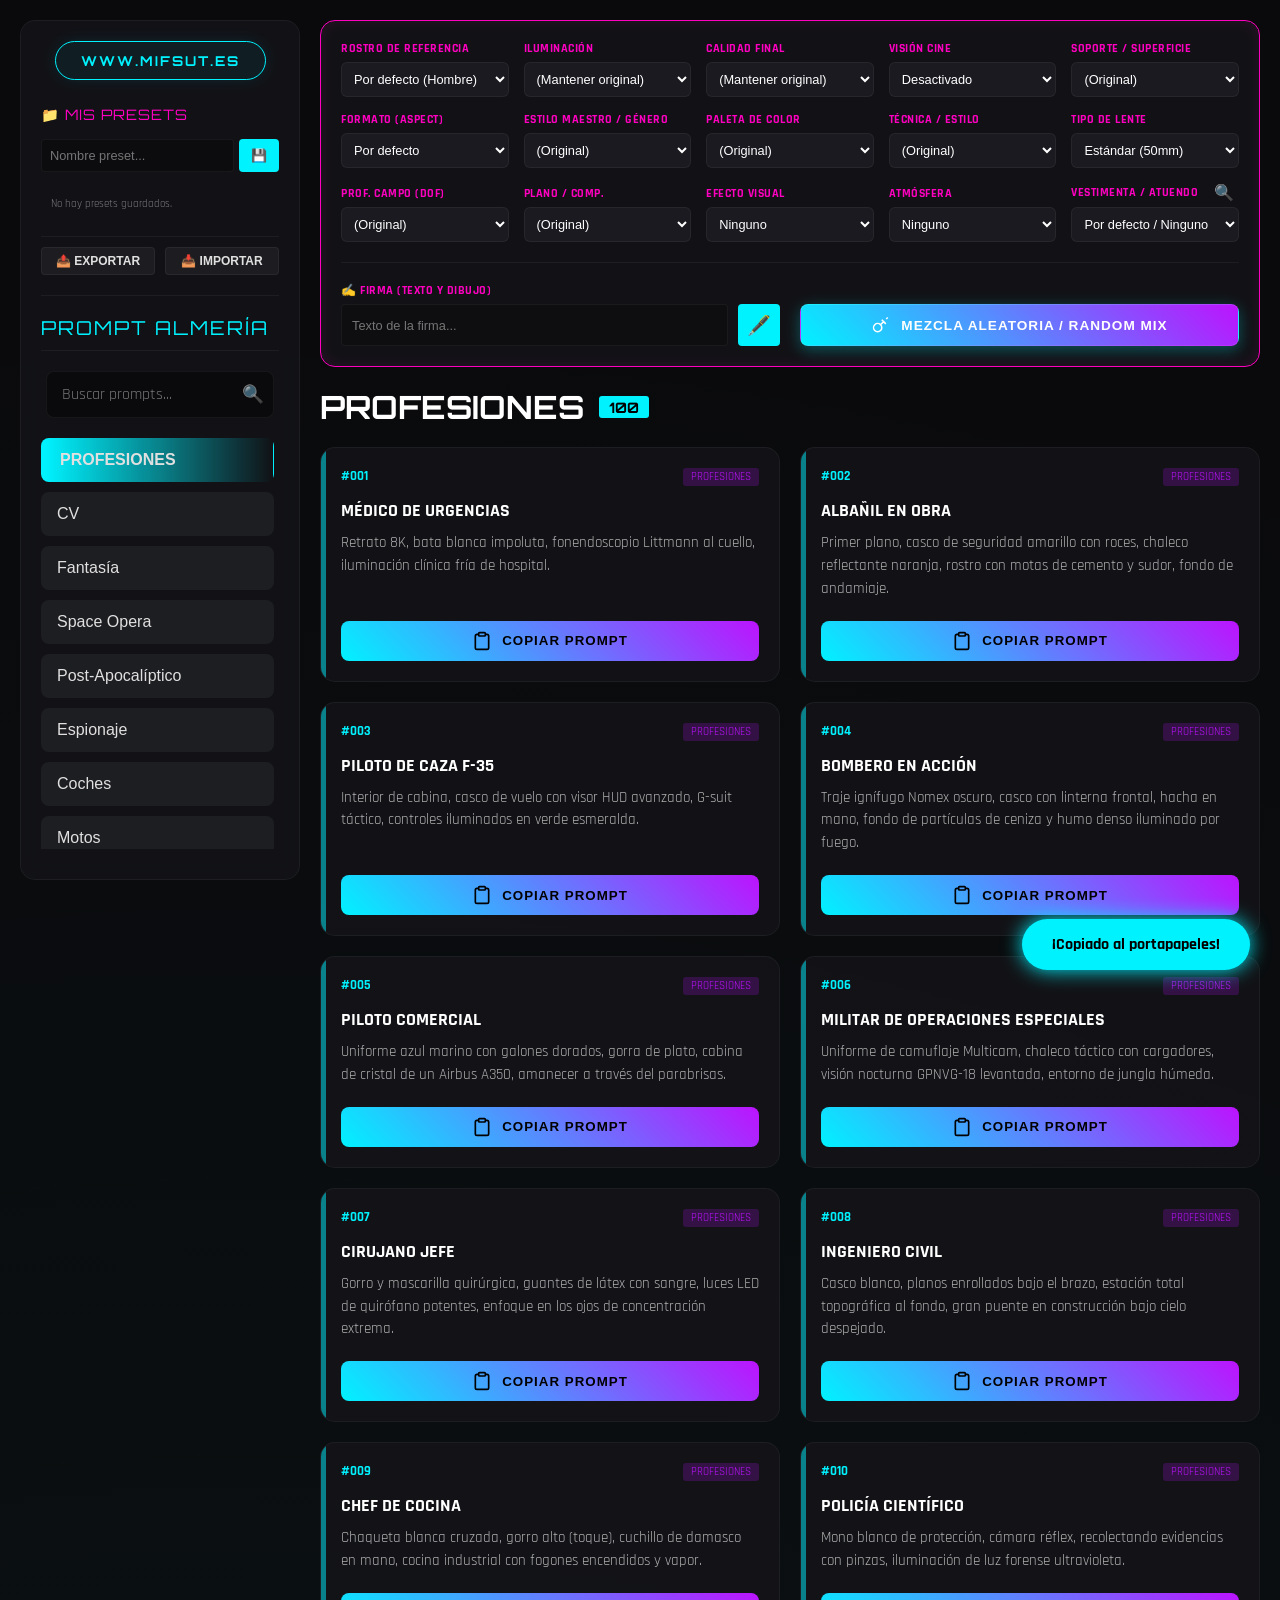
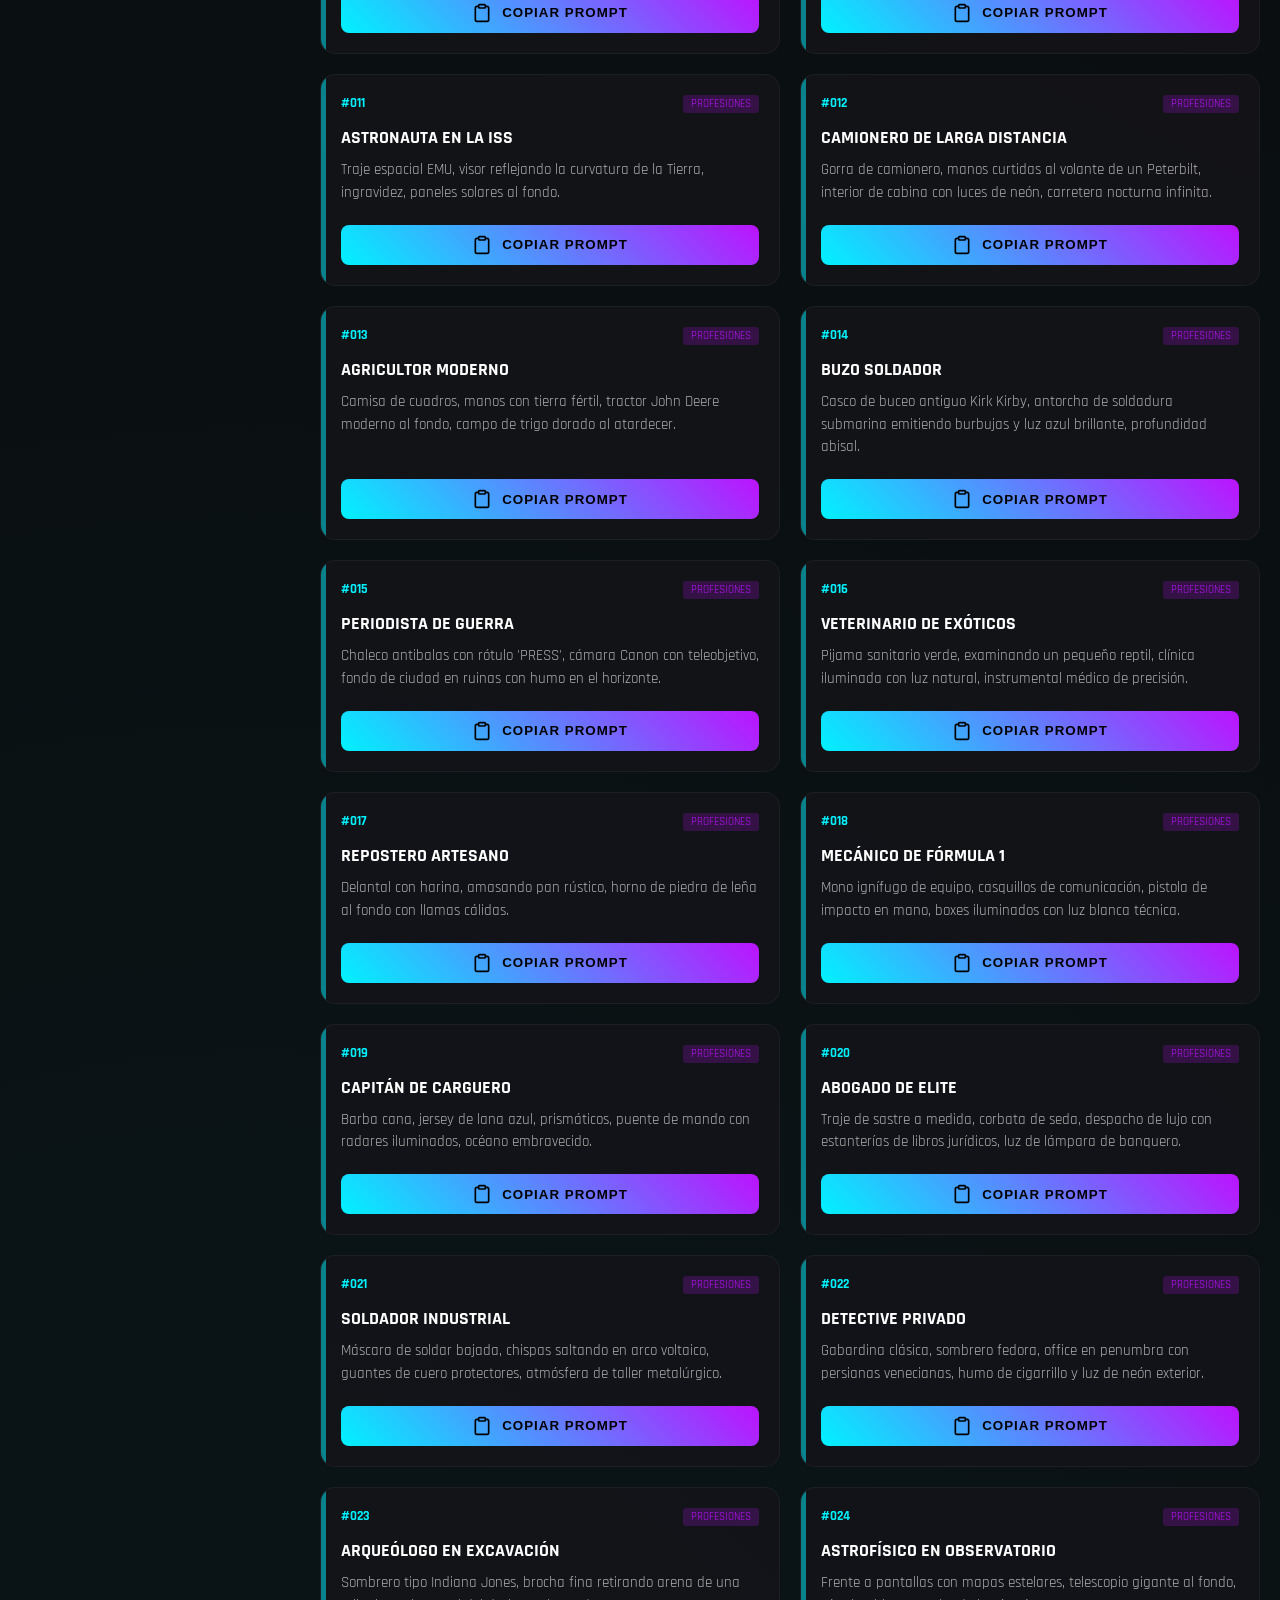
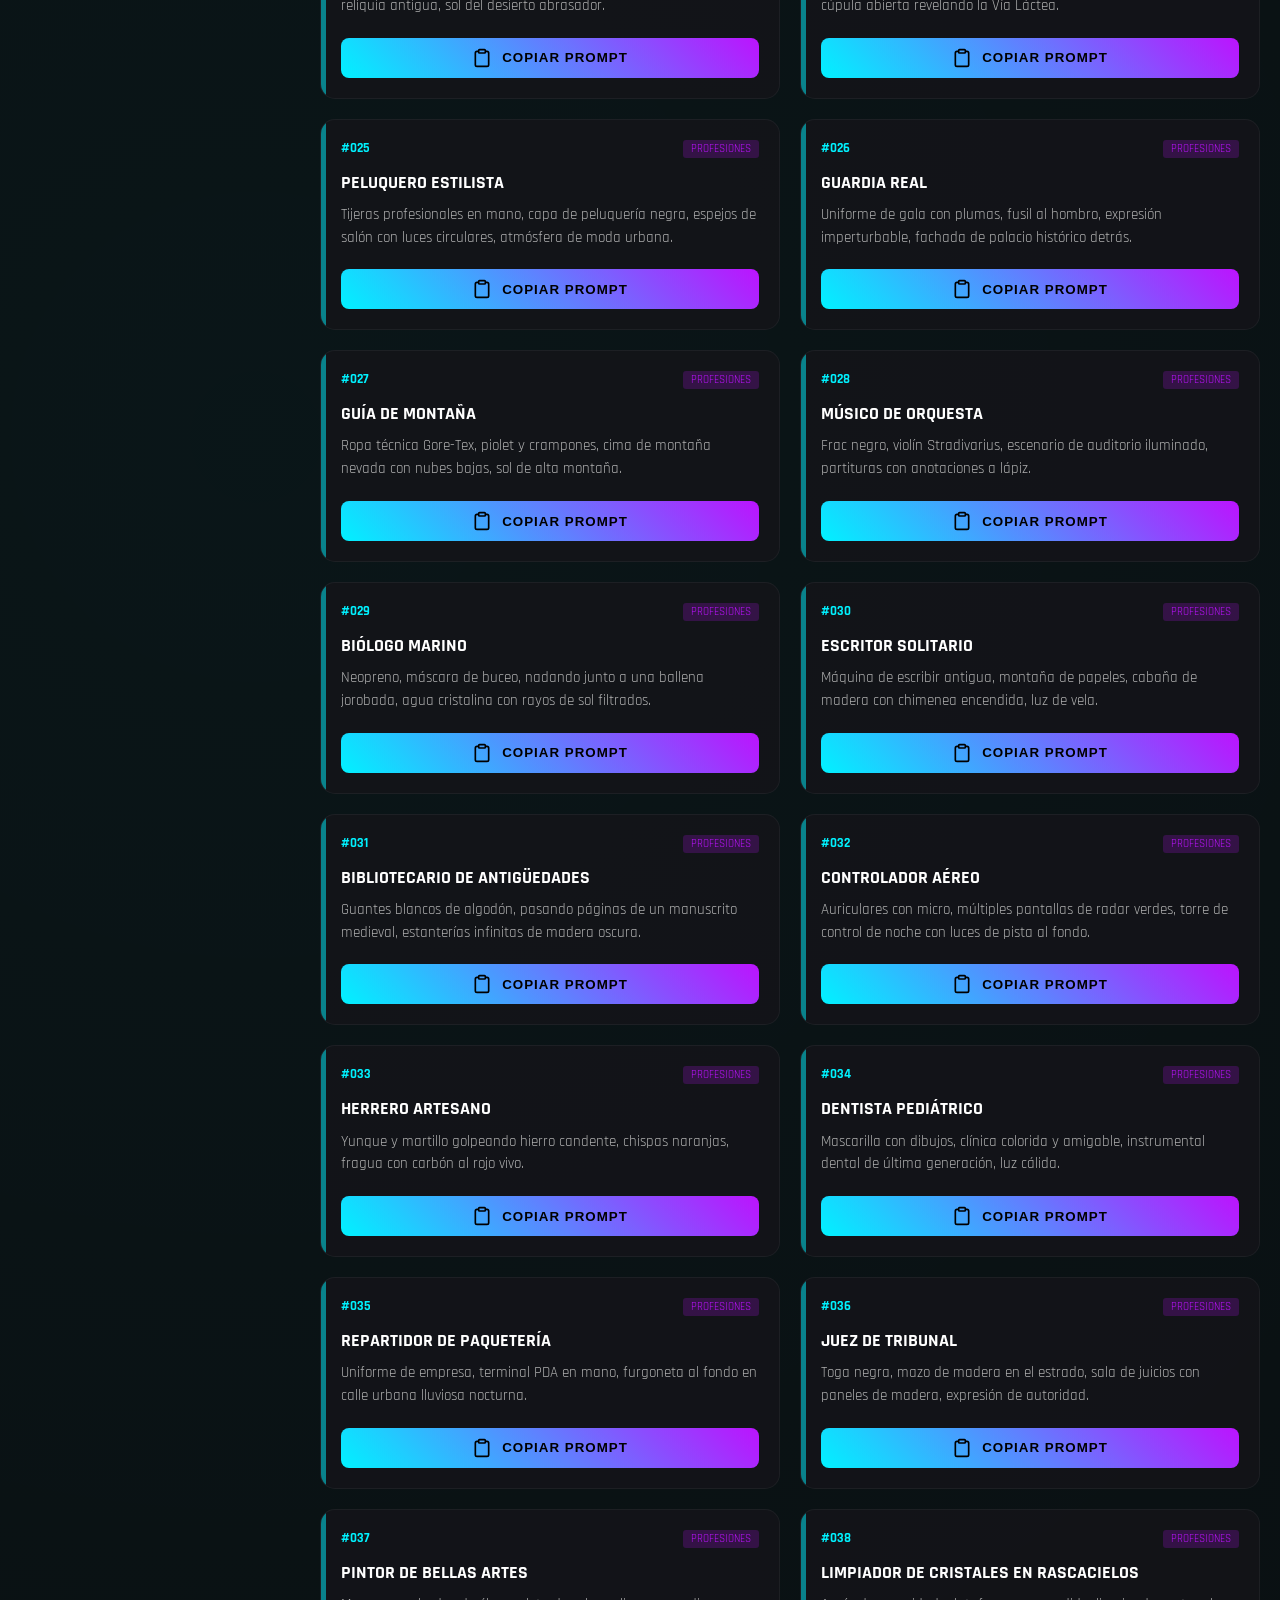
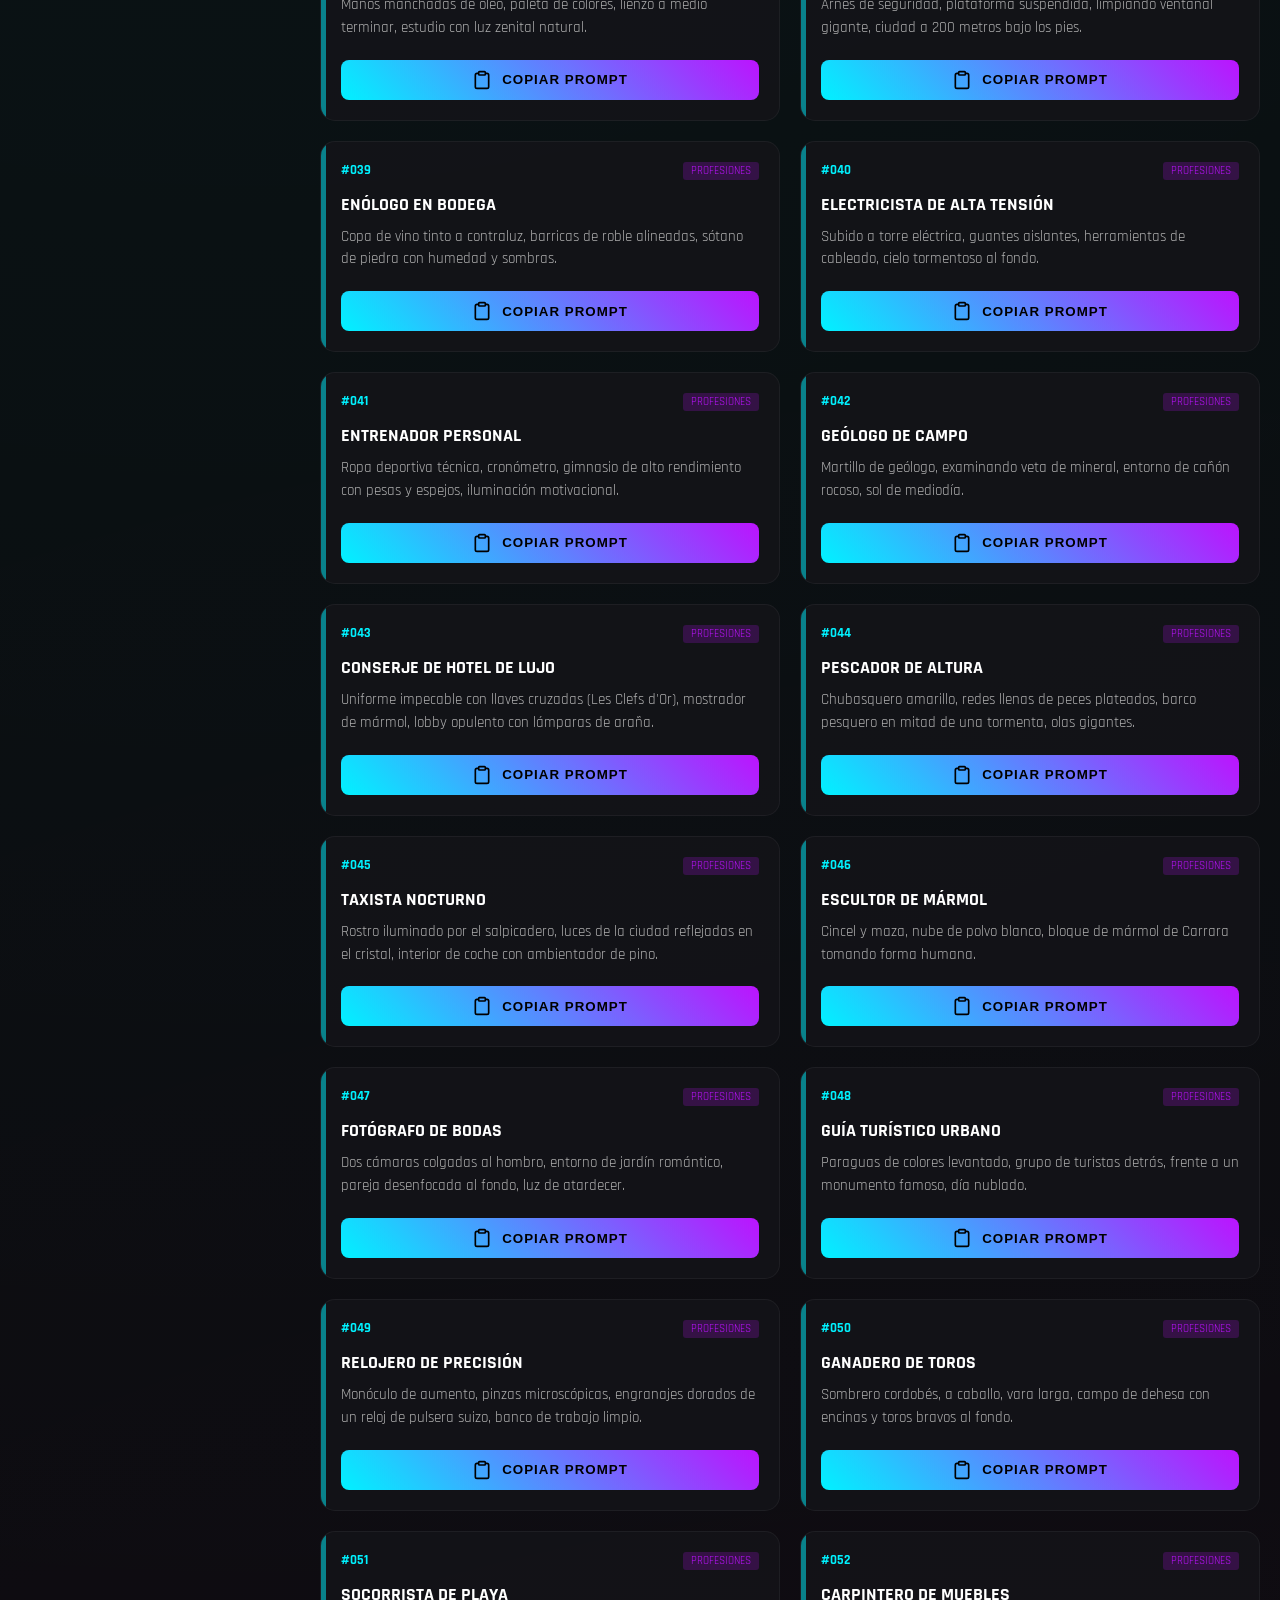
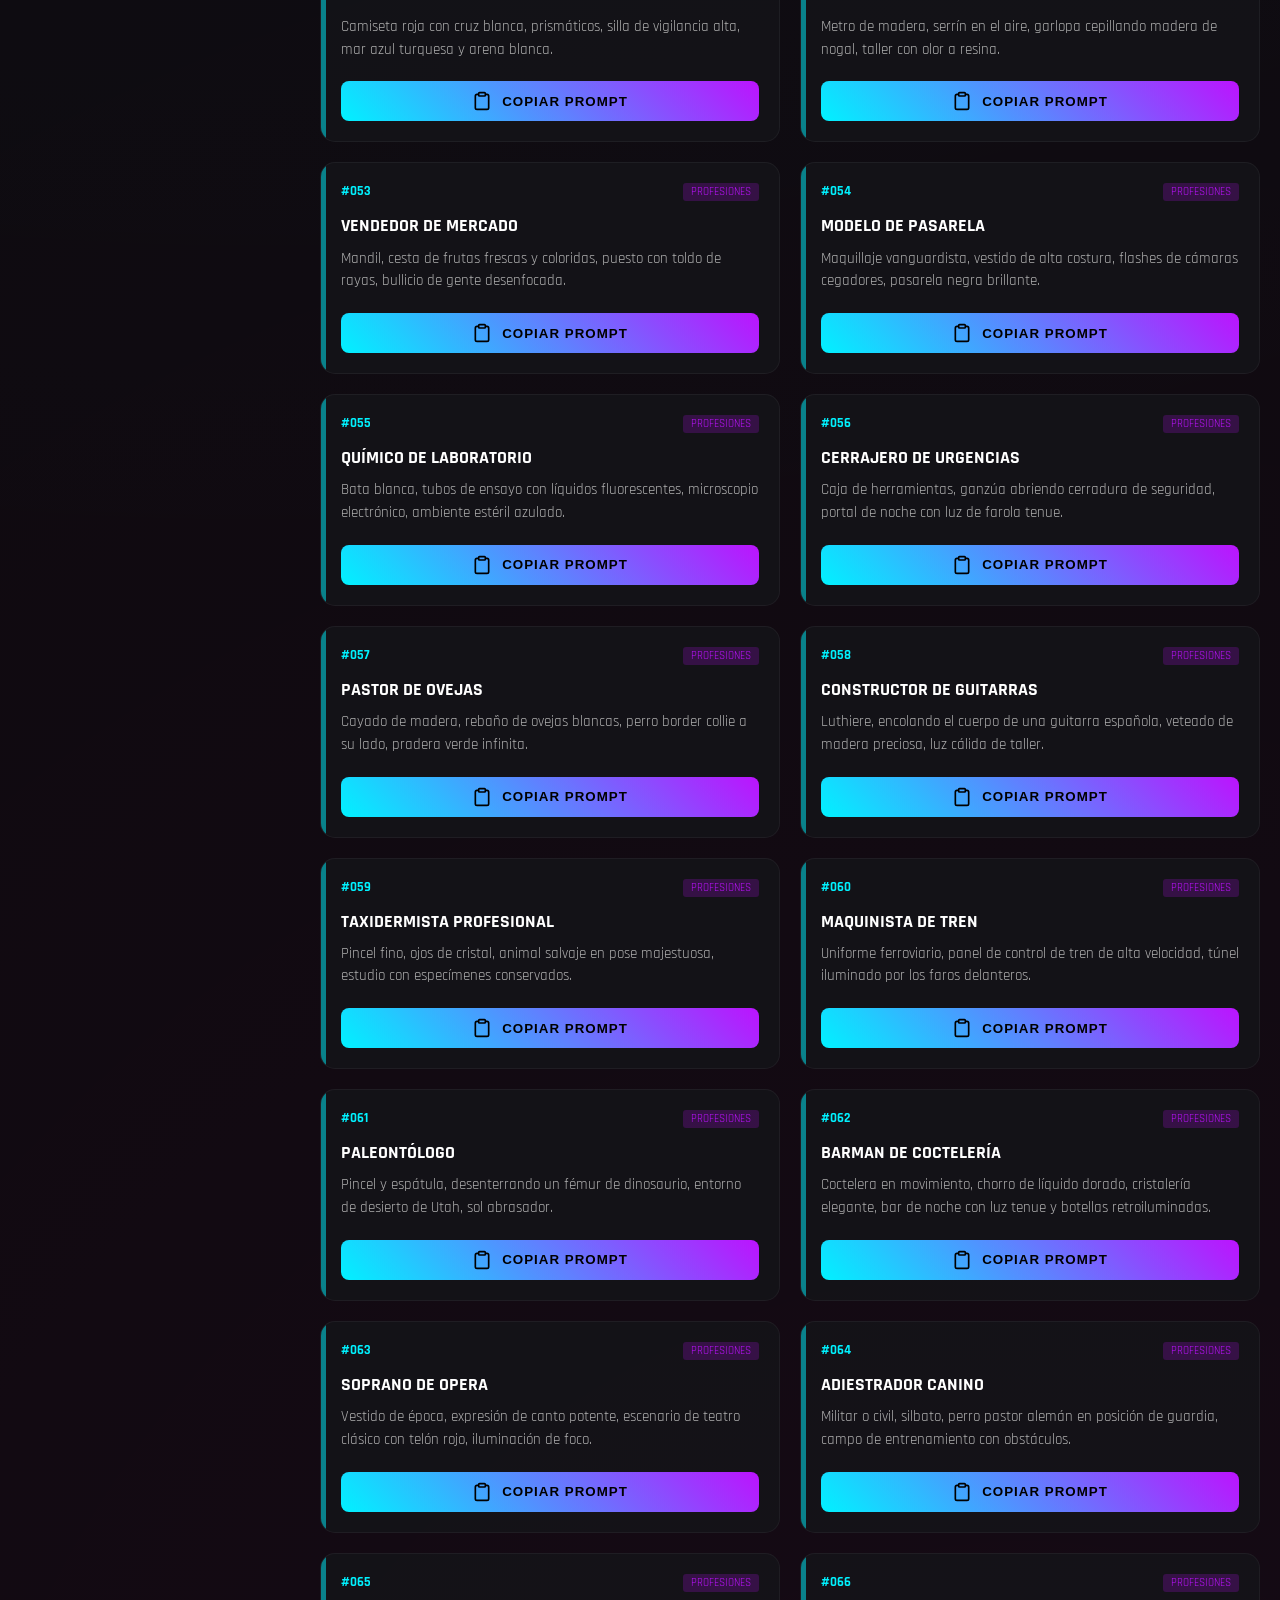
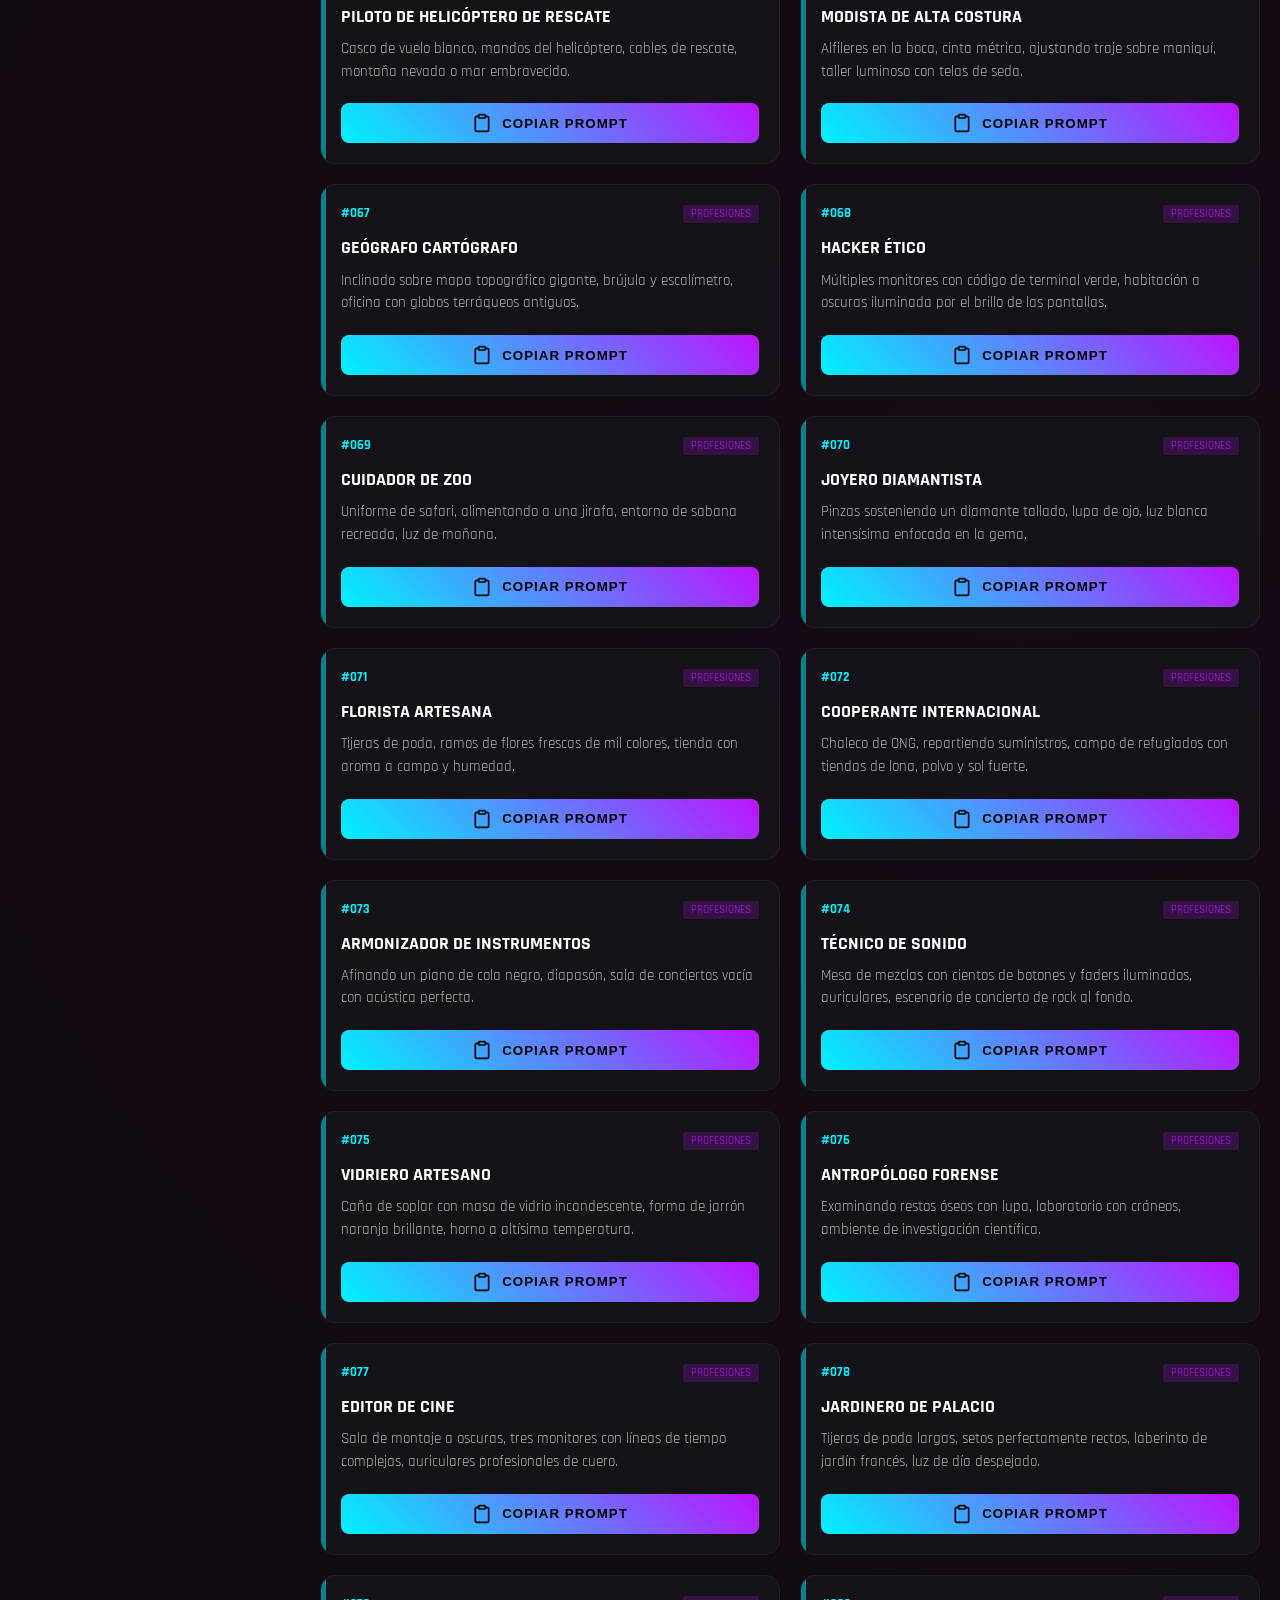
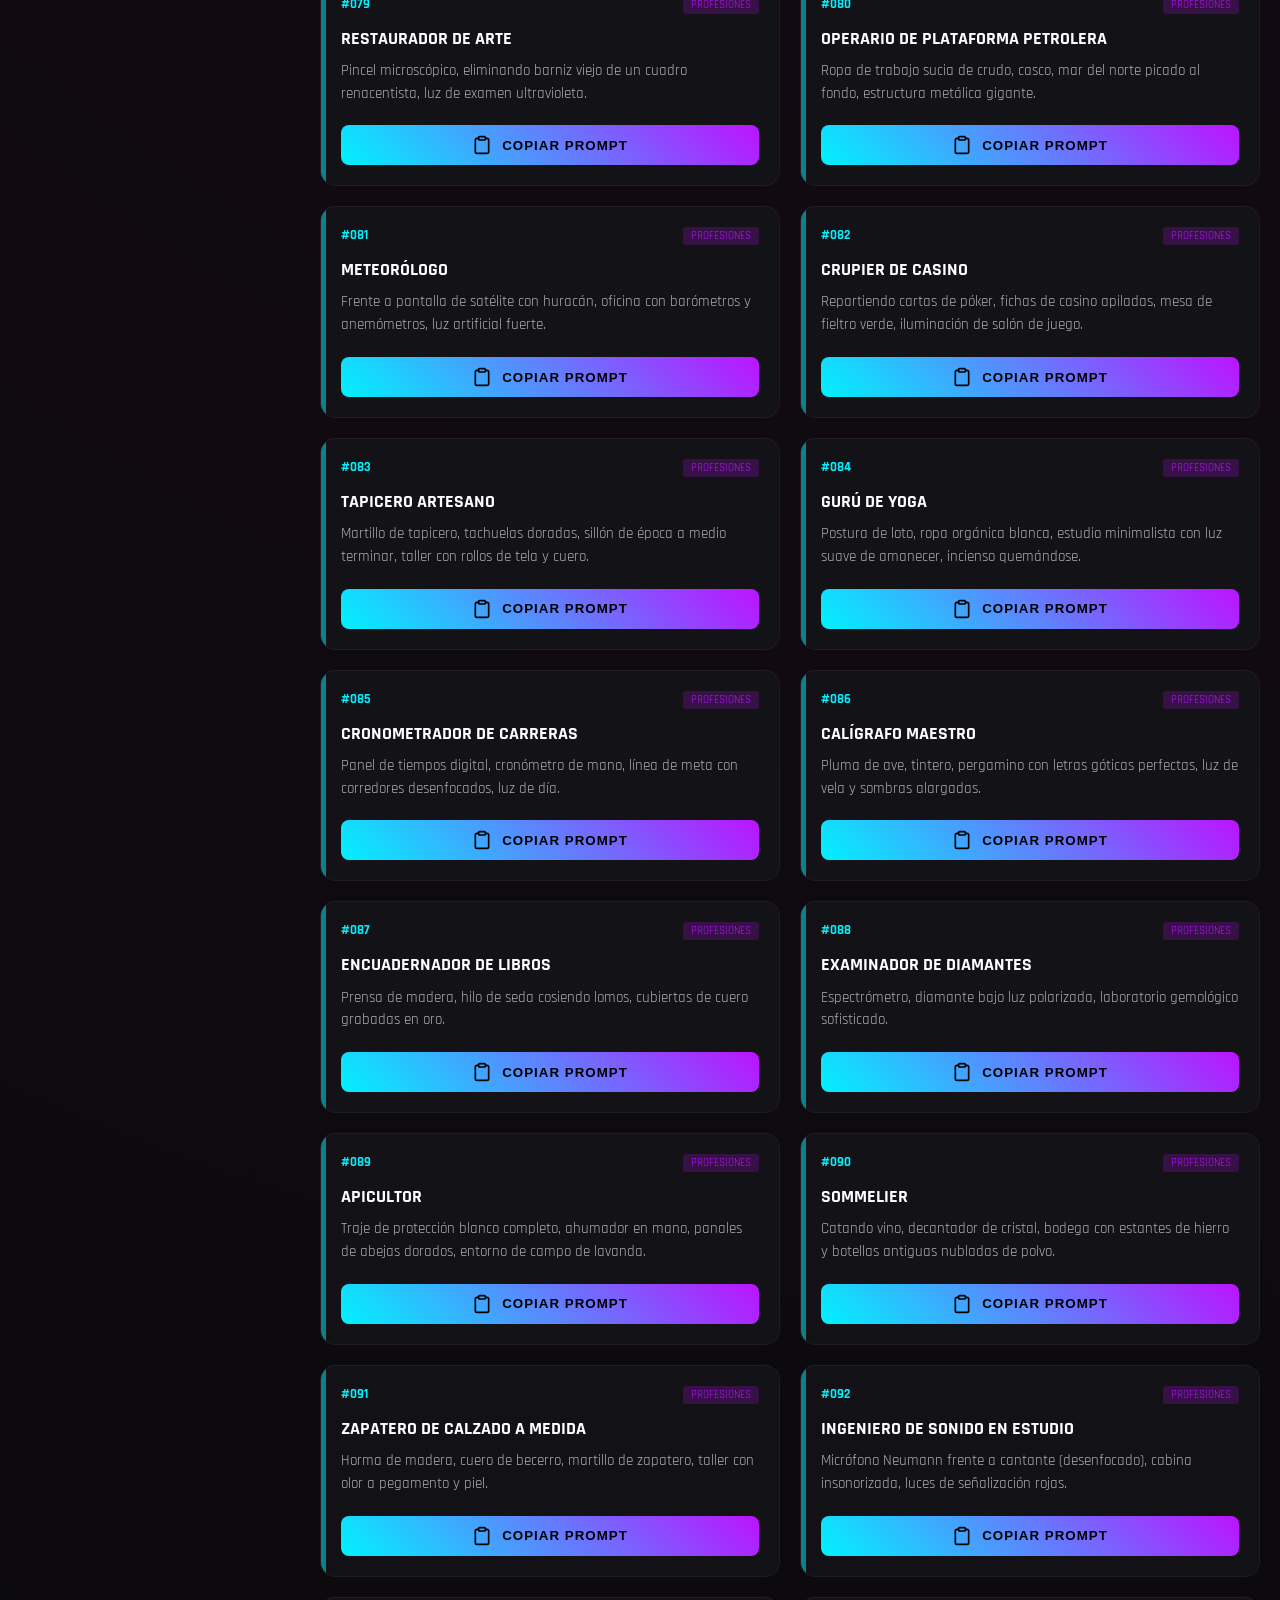
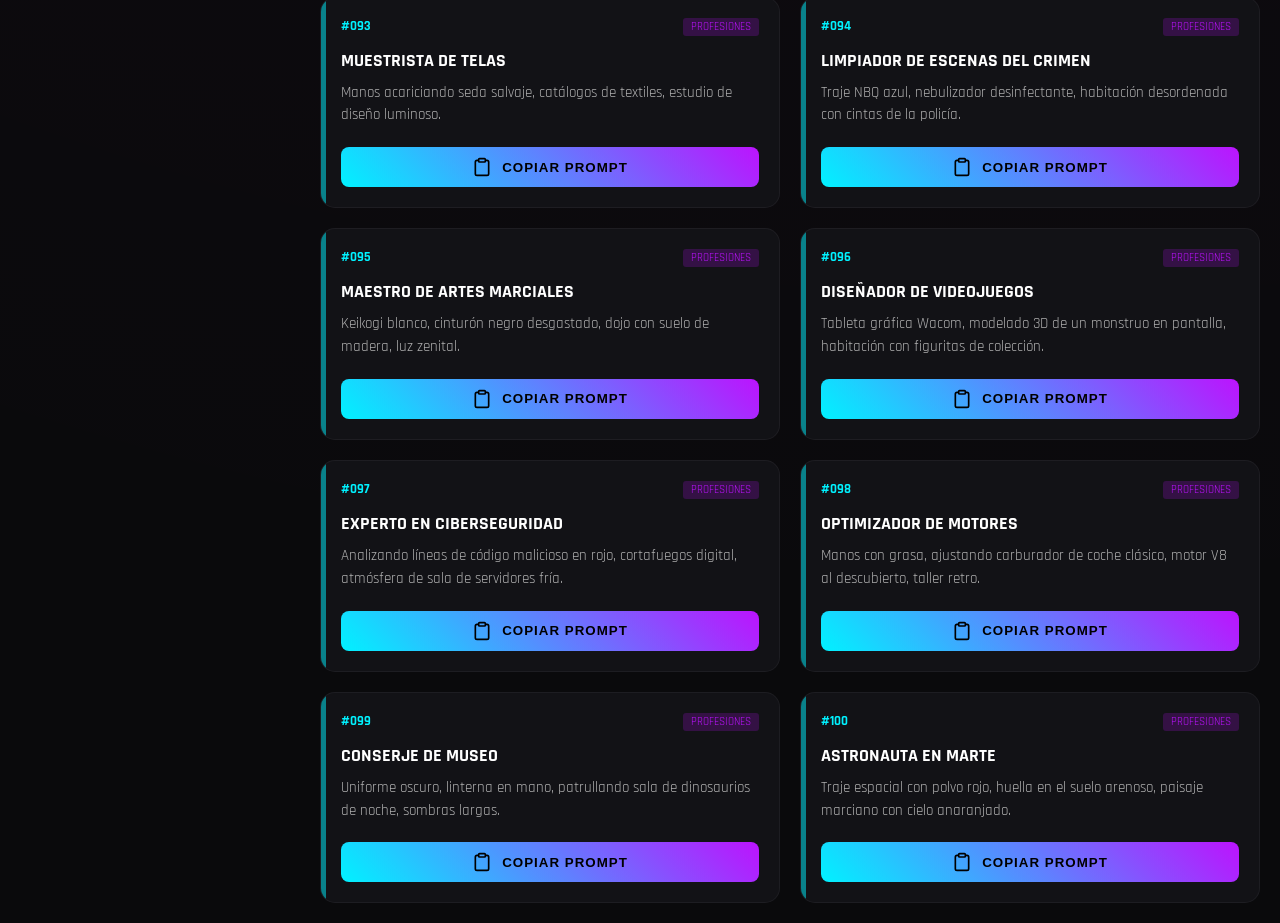
==== commit 34b7abf8: "Add global search functionality to prompt portal" ====
--- a/index.html
+++ b/index.html
@@ -128,6 +128,65 @@
             background: linear-gradient(90deg, var(--neon-blue), transparent);
             border-left: 4px solid var(--neon-blue);
             font-weight: 700;
+        }
+
+        /* Search Styles */
+        .search-container {
+            margin-bottom: 20px;
+            position: relative;
+            flex-shrink: 0;
+            padding: 0 5px;
+        }
+
+        .search-input {
+            width: 100%;
+            padding: 12px 40px 12px 15px;
+            background: rgba(0, 0, 0, 0.4);
+            border: 1px solid var(--glass);
+            border-radius: 8px;
+            color: white;
+            font-family: 'Rajdhani', sans-serif;
+            font-size: 1rem;
+            transition: all 0.3s ease;
+            outline: none;
+        }
+
+        .search-input:focus {
+            border-color: var(--neon-blue);
+            box-shadow: 0 0 15px rgba(0, 242, 255, 0.2);
+            background: rgba(0, 0, 0, 0.6);
+        }
+
+        .search-icon {
+            position: absolute;
+            right: 15px;
+            top: 50%;
+            transform: translateY(-50%);
+            color: var(--neon-blue);
+            pointer-events: none;
+            opacity: 0.7;
+            font-size: 1.1rem;
+        }
+
+        .clear-search {
+            position: absolute;
+            right: 15px;
+            top: 50%;
+            transform: translateY(-50%);
+            background: none;
+            border: none;
+            color: var(--neon-pink);
+            cursor: pointer;
+            font-size: 1.4rem;
+            display: none;
+            line-height: 1;
+            padding: 0 5px;
+            text-shadow: 0 0 5px var(--neon-pink);
+        }
+        
+        .clear-search:hover {
+            color: white;
+            transform: translateY(-50%) scale(1.2);
         }
 
         /* Preset Manager Styles */
@@ -677,8 +736,14 @@
                 </div>
             </div>
 
-            <div class="sidebar-header">Categorías</div>
+            <div class="sidebar-header">PROMPT ALMERÍA</div>
             
+            <div class="search-container">
+                <input type="text" id="prompt-search" class="search-input" placeholder="Buscar prompts..." oninput="handleSearch(this.value)">
+                <span class="search-icon" id="search-icon">🔍</span>
+                <button class="clear-search" id="clear-search" onclick="clearSearch()">×</button>
+            </div>
+
             <div id="categories-nav">
                 <!-- Botones de categoría se cargarán aquí -->
             </div>
@@ -1485,6 +1550,84 @@
 
         let currentCat = '';
 
+        function handleSearch(query) {
+            const clearBtn = document.getElementById('clear-search');
+            const searchIcon = document.getElementById('search-icon');
+            
+            if (query.trim().length > 0) {
+                clearBtn.style.display = 'block';
+                searchIcon.style.display = 'none';
+                
+                // Realizar búsqueda global
+                let results = [];
+                Object.keys(PROMPT_DATABASE).forEach(cat => {
+                    const filtered = PROMPT_DATABASE[cat].filter(p => 
+                        p.title.toLowerCase().includes(query.toLowerCase()) || 
+                        p.content.toLowerCase().includes(query.toLowerCase())
+                    );
+                    results = results.concat(filtered);
+                });
+                
+                renderSearchResults(results, query);
+            } else {
+                clearBtn.style.display = 'none';
+                searchIcon.style.display = 'block';
+                // Volver a la categoría actual o la primera por defecto
+                if (currentCat) {
+                    const activeBtn = Array.from(document.querySelectorAll('.nav-btn')).find(b => b.textContent === currentCat);
+                    if (activeBtn) {
+                        selectCategory(currentCat, activeBtn);
+                    } else {
+                        // Si no hay botón activo (ej: tras búsqueda), re-inicializar
+                        const firstBtn = document.querySelector('.nav-btn');
+                        if (firstBtn) selectCategory(firstBtn.textContent, firstBtn);
+                    }
+                }
+            }
+        }
+
+        function clearSearch() {
+            const searchInput = document.getElementById('prompt-search');
+            searchInput.value = '';
+            handleSearch('');
+        }
+
+        function renderSearchResults(results, query) {
+            // Deseleccionar botones de categoría
+            document.querySelectorAll('.nav-btn').forEach(b => b.classList.remove('active'));
+            
+            title.innerHTML = `Resultados: <span style="color:var(--neon-blue)">${query}</span> <span id="prompt-count">${results.length}</span>`;
+            
+            container.innerHTML = '';
+            if (results.length === 0) {
+                container.innerHTML = `<div style="grid-column: 1/-1; text-align: center; padding: 100px; color: var(--neon-pink); font-size: 1.5rem; opacity: 0.7; font-family: 'Orbitron', sans-serif;">NO SE ENCONTRARON RESULTADOS</div>`;
+                return;
+            }
+            
+            // Reutilizamos la lógica de renderPrompts pero directamente aquí para el set filtrado
+            results.forEach(p => {
+                const cleanTitle = p.title.includes('/') ? p.title.split('/').pop().trim().toUpperCase() : p.title.toUpperCase();
+                const card = document.createElement('div');
+                card.className = 'prompt-card';
+                card.id = `card-${p.id}`;
+                card.innerHTML = `
+                    <div class="prompt-header">
+                        <span class="prompt-id">#${p.number}</span>
+                        <span class="prompt-style">${p.style}</span>
+                    </div>
+                    <div class="prompt-title">${cleanTitle}</div>
+                    <div class="prompt-text" data-base="${p.content.replace(/"/g, '&quot;')}" id="text-${p.id}">${getProcessedText(p.content)}</div>
+                    <div class="prompt-actions">
+                        <button class="btn-copy" onclick="copyPrompt('${p.id}')">
+                            <svg width="20" height="20" viewBox="0 0 24 24" fill="none" stroke="currentColor" stroke-width="2"><path d="M16 4h2a2 2 0 0 1 2 2v14a2 2 0 0 1-2 2H6a2 2 0 0 1-2-2V6a2 2 0 0 1 2-2h2"></path><rect x="8" y="2" width="8" height="4" rx="1" ry="1"></rect></svg>
+                            Copiar Prompt
+                        </button>
+                    </div>
+                `;
+                container.appendChild(card);
+            });
+        }
+
         function init() {
             const categories = Object.keys(PROMPT_DATABASE);
             
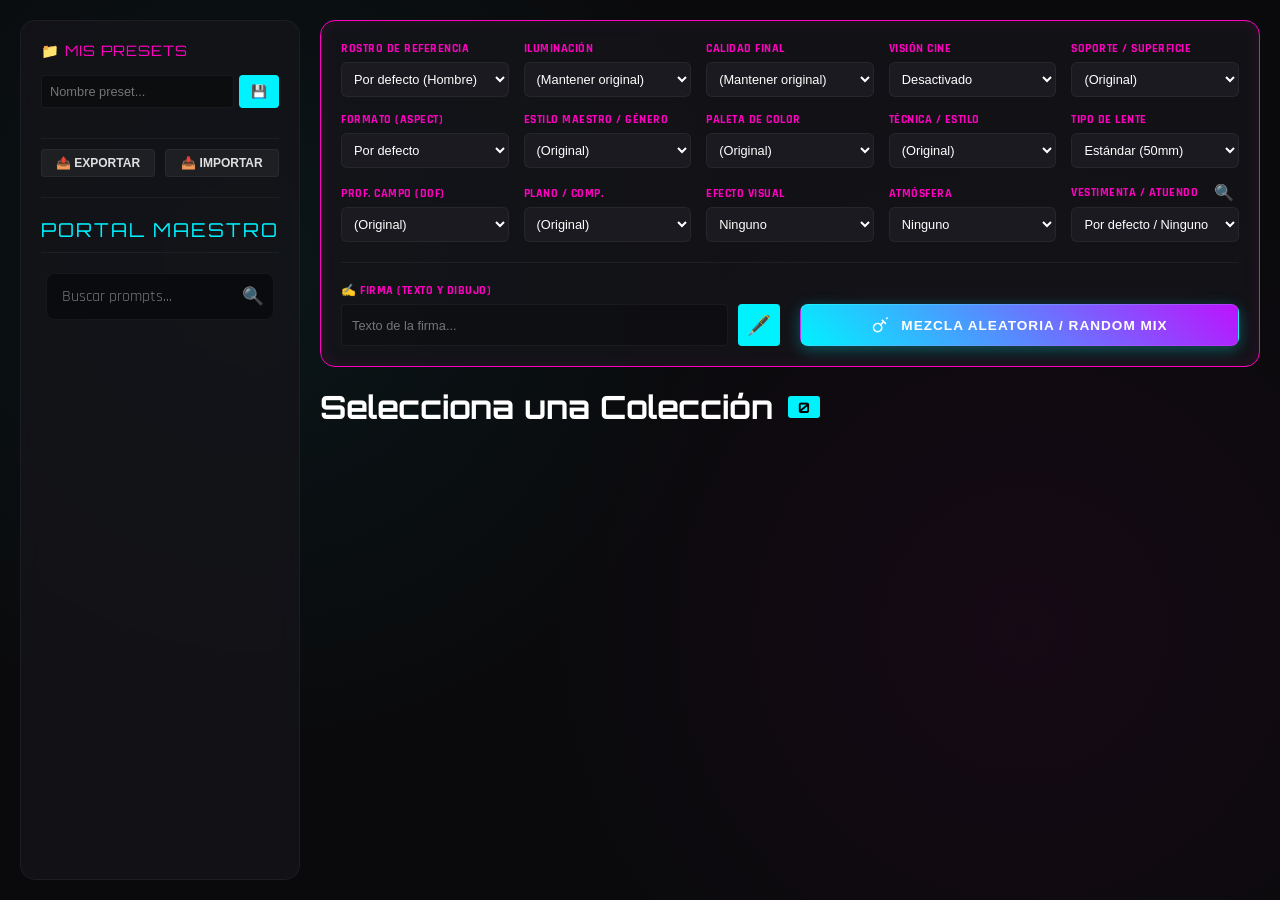
==== commit 94337280: "Modernización integral: modularización, seguridad XSS, optimización offline y limpieza de marca" ====
--- a/index.html
+++ b/index.html
@@ -3,745 +3,43 @@
 <head>
     <meta charset="UTF-8">
     <meta name="viewport" content="width=device-width, initial-scale=1.0">
-    <title>PROMPT ALMERÍA - Portal Maestro</title>
+    <title>PORTAL MAESTRO DE PROMPTS</title>
     <link rel="preconnect" href="https://fonts.googleapis.com">
     <link rel="preconnect" href="https://fonts.gstatic.com" crossorigin>
     <link href="https://fonts.googleapis.com/css2?family=Orbitron:wght@400;700&family=Rajdhani:wght@300;500;700&display=swap" rel="stylesheet">
-    <style>
-        :root {
-            --neon-blue: #00f2ff;
-            --neon-pink: #ff00c1;
-            --neon-purple: #bc13fe;
-            --neon-grad: linear-gradient(45deg, var(--neon-blue), var(--neon-purple));
-            --bg-dark: #0a0a0c;
-            --bg-card: rgba(20, 20, 25, 0.8);
-            --text-main: #e0e0e0;
-            --glass: rgba(255, 255, 255, 0.05);
-        }
-
-        * {
-            margin: 0;
-            padding: 0;
-            box-sizing: border-box;
-            /* Ocultar barra de scroll globalmente */
-            scrollbar-width: none;
-            -ms-overflow-style: none;
-        }
-
-        *::-webkit-scrollbar {
-            display: none;
-        }
-
-        /* Asegurar que contenedores específicos no tengan scroll visible */
-        .sidebar, .content-area, .prompts-grid, #presets-list {
-            scrollbar-width: none;
-            -ms-overflow-style: none;
-        }
-        .sidebar::-webkit-scrollbar, .content-area::-webkit-scrollbar, .prompts-grid::-webkit-scrollbar, #presets-list::-webkit-scrollbar {
-            display: none;
-        }
-
-        #categories-nav::-webkit-scrollbar {
-            display: block;
-            width: 4px;
-        }
-        #categories-nav::-webkit-scrollbar-thumb {
-            background: var(--neon-blue);
-            border-radius: 10px;
-        }
-
-        body {
-            font-family: 'Rajdhani', sans-serif;
-            background-color: var(--bg-dark);
-            color: var(--text-main);
-            overflow-x: hidden;
-            background-image: 
-                radial-gradient(circle at 20% 30%, rgba(0, 242, 255, 0.05) 0%, transparent 40%),
-                radial-gradient(circle at 80% 70%, rgba(255, 0, 193, 0.05) 0%, transparent 40%);
-        }
-
-
-        main {
-            display: grid;
-            grid-template-columns: 280px 1fr;
-            min-height: 100vh;
-            gap: 20px;
-            padding: 20px;
-            max-width: 1600px;
-            margin: 0 auto;
-        }
-
-        /* Sidebar */
-        .sidebar {
-            background: var(--bg-card);
-            border-radius: 15px;
-            padding: 20px;
-            border: 1px solid var(--glass);
-            backdrop-filter: blur(10px);
-            position: sticky;
-            top: 20px;
-            height: calc(100vh - 40px);
-            display: flex;
-            flex-direction: column;
-        }
-
-        .sidebar h2, .sidebar-header {
-            font-family: 'Orbitron', sans-serif;
-            font-size: 1.2rem;
-            margin-bottom: 20px;
-            color: var(--neon-blue);
-            text-transform: uppercase;
-            letter-spacing: 2px;
-            border-bottom: 1px solid var(--glass);
-            padding-bottom: 10px;
-            flex-shrink: 0;
-        }
-
-        #categories-nav {
-            flex: 1;
-            overflow-y: auto;
-            padding-right: 5px;
-            margin-bottom: 10px;
-        }
-
-        .nav-btn {
-            width: 100%;
-            padding: 12px 15px;
-            margin-bottom: 10px;
-            background: var(--glass);
-            border: 1px solid transparent;
-            color: var(--text-main);
-            text-align: left;
-            border-radius: 8px;
-            cursor: pointer;
-            transition: all 0.3s ease;
-            font-size: 1rem;
-            font-weight: 500;
-        }
-
-        .nav-btn:hover {
-            background: rgba(0, 242, 255, 0.1);
-            border-color: var(--neon-blue);
-            transform: translateX(5px);
-        }
-        .nav-btn.active {
-            background: linear-gradient(90deg, var(--neon-blue), transparent);
-            border-left: 4px solid var(--neon-blue);
-            font-weight: 700;
-        }
-
-        /* Search Styles */
-        .search-container {
-            margin-bottom: 20px;
-            position: relative;
-            flex-shrink: 0;
-            padding: 0 5px;
-        }
-
-        .search-input {
-            width: 100%;
-            padding: 12px 40px 12px 15px;
-            background: rgba(0, 0, 0, 0.4);
-            border: 1px solid var(--glass);
-            border-radius: 8px;
-            color: white;
-            font-family: 'Rajdhani', sans-serif;
-            font-size: 1rem;
-            transition: all 0.3s ease;
-            outline: none;
-        }
-
-        .search-input:focus {
-            border-color: var(--neon-blue);
-            box-shadow: 0 0 15px rgba(0, 242, 255, 0.2);
-            background: rgba(0, 0, 0, 0.6);
-        }
-
-        .search-icon {
-            position: absolute;
-            right: 15px;
-            top: 50%;
-            transform: translateY(-50%);
-            color: var(--neon-blue);
-            pointer-events: none;
-            opacity: 0.7;
-            font-size: 1.1rem;
-        }
-
-        .clear-search {
-            position: absolute;
-            right: 15px;
-            top: 50%;
-            transform: translateY(-50%);
-            background: none;
-            border: none;
-            color: var(--neon-pink);
-            cursor: pointer;
-            font-size: 1.4rem;
-            display: none;
-            line-height: 1;
-            padding: 0 5px;
-            text-shadow: 0 0 5px var(--neon-pink);
-        }
-        
-        .clear-search:hover {
-            color: white;
-            transform: translateY(-50%) scale(1.2);
-        }
-
-        /* Preset Manager Styles */
-        .presets-section {
-            padding-bottom: 20px;
-            border-bottom: 1px solid var(--glass);
-            margin-bottom: 20px;
-            flex-shrink: 0;
-        }
-
-        .presets-section h3 {
-            font-family: 'Orbitron', sans-serif;
-            font-size: 0.9rem;
-            color: var(--neon-pink);
-            margin-bottom: 15px;
-            letter-spacing: 1px;
-            display: flex;
-            align-items: center;
-            gap: 10px;
-        }
-
-        .preset-input-group {
-            display: flex;
-            gap: 5px;
-            margin-bottom: 15px;
-        }
-
-        .preset-input-group input {
-            flex: 1;
-            padding: 8px;
-            background: rgba(0,0,0,0.3);
-            border: 1px solid var(--glass);
-            color: white;
-            border-radius: 4px;
-            font-size: 0.8rem;
-        }
-
-        .save-preset-btn {
-            padding: 8px 12px;
-            background: var(--neon-blue);
-            border: none;
-            color: black;
-            border-radius: 4px;
-            cursor: pointer;
-            font-weight: 700;
-            font-size: 0.8rem;
-            transition: all 0.3s ease;
-        }
-
-        .save-preset-btn:hover {
-            box-shadow: 0 0 10px var(--neon-blue);
-            transform: scale(1.05);
-        }
-
-        #presets-list {
-            max-height: 250px;
-            overflow-y: auto;
-            display: flex;
-            flex-direction: column;
-            gap: 8px;
-            padding-right: 5px;
-        }
-
-        .preset-item {
-            display: flex;
-            align-items: center;
-            justify-content: space-between;
-            padding: 8px 10px;
-            background: rgba(255,255,255,0.03);
-            border: 1px solid transparent;
-            border-radius: 6px;
-            cursor: pointer;
-            transition: all 0.2s ease;
-        }
-
-        .preset-item:hover {
-            background: rgba(0, 242, 255, 0.05);
-            border-color: rgba(0, 242, 255, 0.3);
-        }
-
-        .preset-name {
-            font-size: 0.85rem;
-            color: var(--text-main);
-            white-space: nowrap;
-            overflow: hidden;
-            text-overflow: ellipsis;
-            flex: 1;
-        }
-
-        .preset-actions {
-            display: flex;
-            gap: 8px;
-            opacity: 0.6;
-            transition: opacity 0.3s;
-        }
-
-        .preset-item:hover .preset-actions {
-            opacity: 1;
-        }
-
-        .preset-action-btn {
-            background: none;
-            border: none;
-            color: var(--text-main);
-            cursor: pointer;
-            font-size: 0.8rem;
-            padding: 2px;
-            transition: color 0.2s;
-        }
-
-        .btn-edit:hover { color: var(--neon-blue); }
-        .btn-delete:hover { color: var(--neon-pink); }
-
-        .presets-footer {
-            margin-top: 15px;
-            display: flex;
-            gap: 10px;
-            padding-top: 10px;
-            border-top: 1px solid var(--glass);
-        }
-
-        .btn-preset-io {
-            flex: 1;
-            padding: 6px;
-            background: var(--glass);
-            border: 1px solid var(--glass);
-            color: var(--text-main);
-            border-radius: 4px;
-            font-size: 0.75rem;
-            cursor: pointer;
-            transition: all 0.3s ease;
-            text-transform: uppercase;
-            font-weight: 700;
-        }
-
-        .btn-preset-io:hover {
-            border-color: var(--neon-blue);
-            color: var(--neon-blue);
-        }
-
-        /* Variables Panel */
-        .variables-panel {
-            background: var(--bg-card);
-            border-radius: 15px;
-            padding: 20px;
-            margin-bottom: 20px;
-            border: 1px solid var(--neon-pink);
-            box-shadow: inset 0 0 15px rgba(255, 0, 193, 0.1);
-        }
-        .variables-grid {
-            display: grid;
-            grid-template-columns: repeat(5, 1fr);
-            gap: 15px;
-            margin-bottom: 20px;
-            align-items: end;
-        }
-
-        .variable-item {
-            grid-column: span 1;
-        }
-
-        .random-btn-container {
-            grid-column: span 5;
-            margin-top: 10px;
-        }
-
-        .variable-item label {
-            display: block;
-            margin-bottom: 6px;
-            font-weight: 700;
-            color: var(--neon-pink);
-            text-transform: uppercase;
-            font-size: 0.75rem;
-            letter-spacing: 0.5px;
-            white-space: nowrap;
-            overflow: hidden;
-            text-overflow: ellipsis;
-        }
-
-        .variable-item select, .variable-item input {
-            width: 100%;
-            padding: 8px;
-            background: #1a1a20;
-            border: 1px solid var(--glass);
-            color: white;
-            border-radius: 6px;
-            outline: none;
-            cursor: pointer;
-            font-size: 0.8rem;
-            transition: all 0.3s ease;
-        }
-
-        .variable-item select:focus {
-            border-color: var(--neon-blue);
-        }
-
-        .variable-item select:hover {
-            border-color: var(--neon-blue);
-            box-shadow: 0 0 10px rgba(0, 243, 255, 0.2);
-        }
-
-        .random-btn-container {
-            display: flex;
-            align-items: flex-end;
-            height: 100%;
-        }
-
-        .random-btn {
-            width: 100%;
-            padding: 10px;
-            background: var(--neon-grad);
-            border: none;
-            color: white;
-            border-radius: 6px;
-            cursor: pointer;
-            font-weight: 700;
-            font-size: 0.85rem;
-            display: flex;
-            align-items: center;
-            justify-content: center;
-            gap: 8px;
-            transition: all 0.3s ease;
-            text-transform: uppercase;
-            box-shadow: 0 4px 15px rgba(188, 19, 254, 0.4);
-        }
-
-        /* Content Area */
-        .content-area {
-            display: flex;
-            flex-direction: column;
-        }
-
-        .category-title {
-            font-family: 'Orbitron', sans-serif;
-            font-size: 2rem;
-            margin-bottom: 20px;
-            color: white;
-            display: flex;
-            align-items: center;
-            gap: 15px;
-        }
-
-        .category-title span {
-            font-size: 0.9rem;
-            background: var(--neon-blue);
-            color: black;
-            padding: 2px 10px;
-            border-radius: 3px;
-        }
-
-        .prompts-grid {
-            display: grid;
-            grid-template-columns: repeat(auto-fill, minmax(400px, 1fr));
-            gap: 20px;
-        }
-
-        .prompt-card {
-            background: var(--bg-card);
-            border-radius: 15px;
-            border: 1px solid var(--glass);
-            padding: 20px;
-            position: relative;
-            transition: all 0.4s cubic-bezier(0.175, 0.885, 0.32, 1.275);
-            display: flex;
-            flex-direction: column;
-            overflow: hidden;
-        }
-
-        .prompt-card:hover {
-            transform: translateY(-5px);
-            border-color: var(--neon-blue);
-            box-shadow: 0 10px 30px rgba(0, 242, 255, 0.15);
-        }
-
-        .prompt-card::before {
-            content: '';
-            position: absolute;
-            top: 0;
-            left: 0;
-            width: 5px;
-            height: 100%;
-            background: var(--neon-blue);
-            opacity: 0.5;
-            }
-
-        .prompt-header {
-            display: flex;
-            justify-content: space-between;
-            align-items: flex-start;
-            margin-bottom: 15px;
-        }
-
-        .prompt-id {
-            font-size: 0.8rem;
-            color: var(--neon-blue);
-            font-weight: 700;
-        }
-
-        .prompt-style {
-            font-size: 0.7rem;
-            background: rgba(188, 19, 254, 0.2);
-            color: var(--neon-purple);
-            padding: 2px 8px;
-            border-radius: 3px;
-            text-transform: uppercase;
-        }
-
-        .prompt-title {
-            font-weight: 700;
-            font-size: 1.1rem;
-            margin-bottom: 10px;
-            color: white;
-            line-height: 1.2;
-        }
-
-        .prompt-text {
-            font-size: 0.95rem;
-            line-height: 1.5;
-            color: #b0b0b0;
-            flex-grow: 1;
-            margin-bottom: 20px;
-            display: -webkit-box;
-            -webkit-line-clamp: 4;
-            line-clamp: 4;
-            -webkit-box-orient: vertical;
-            overflow: hidden;
-        }
-
-        .prompt-actions {
-            display: flex;
-            gap: 10px;
-        }
-
-        .btn-copy {
-            flex-grow: 1;
-            padding: 10px;
-            background: linear-gradient(45deg, var(--neon-blue), var(--neon-purple));
-            border: none;
-            border-radius: 8px;
-            color: black;
-            font-weight: 700;
-            cursor: pointer;
-            transition: all 0.3s ease;
-            text-transform: uppercase;
-            letter-spacing: 1px;
-            display: flex;
-            align-items: center;
-            justify-content: center;
-            gap: 10px;
-        }
-
-        .btn-copy:hover {
-            filter: brightness(1.2);
-            box-shadow: 0 0 15px var(--neon-blue);
-        }
-
-        .btn-copy:active {
-            transform: scale(0.95);
-        }
-
-        /* Modal / Feedback */
-        #toast {
-            position: fixed;
-            bottom: 30px;
-            right: 30px;
-            padding: 15px 30px;
-            background: var(--neon-blue);
-            color: black;
-            border-radius: 50px;
-            font-weight: 700;
-            transform: translateY(100px);
-            transition: transform 0.3s ease;
-            z-index: 1000;
-            box-shadow: 0 0 20px var(--neon-blue);
-        }
-
-        #toast.show {
-            transform: translateY(0);
-        }
-
-        @media (max-width: 900px) {
-            main {
-                grid-template-columns: 1fr;
-            }
-            .sidebar {
-                position: relative;
-                top: 0;
-            }
-        }
-        .btn-random {
-            background: var(--neon-grad);
-            color: white;
-            border: none;
-            padding: 8px 12px;
-            border-radius: 8px;
-            font-weight: 700;
-            text-transform: uppercase;
-            cursor: pointer;
-            transition: all 0.3s ease;
-            box-shadow: 0 4px 15px rgba(0, 242, 255, 0.3);
-            display: flex;
-            align-items: center;
-            justify-content: center;
-            gap: 10px;
-            width: 100%;
-            height: 42px;
-            align-self: flex-end;
-            font-size: 0.85rem;
-            letter-spacing: 1px;
-            border: 1px solid rgba(255, 255, 255, 0.1);
-        }
-
-        .btn-random:hover {
-            transform: translateY(-2px);
-            box-shadow: 0 8px 25px rgba(0, 255, 255, 0.5);
-            filter: brightness(1.2);
-        }
-
-        .btn-random svg {
-            width: 18px;
-            height: 18px;
-            flex-shrink: 0;
-        }
-
-        /* Signature Pad Styles */
-        .signature-container {
-            position: fixed;
-            top: 50%;
-            left: 50%;
-            transform: translate(-50%, -50%) scale(0.9);
-            background: var(--bg-dark);
-            border: 2px solid var(--neon-blue);
-            padding: 20px;
-            border-radius: 15px;
-            box-shadow: 0 0 50px rgba(0, 242, 255, 0.3);
-            z-index: 2000;
-            display: none;
-            flex-direction: column;
-            gap: 15px;
-            opacity: 0;
-            transition: all 0.3s ease;
-        }
-
-        .signature-container.show {
-            display: flex;
-            transform: translate(-50%, -50%) scale(1);
-            opacity: 1;
-        }
-
-        #signature-pad {
-            background: white;
-            border-radius: 8px;
-            cursor: crosshair;
-            touch-action: none;
-        }
-
-        .signature-footer {
-            display: flex;
-            gap: 10px;
-        }
-
-        .btn-sig {
-            flex: 1;
-            padding: 10px;
-            border: none;
-            border-radius: 6px;
-            cursor: pointer;
-            font-weight: 700;
-            text-transform: uppercase;
-        }
-
-        .btn-sig-clear { background: #333; color: white; }
-        .btn-sig-save { background: var(--neon-blue); color: black; }
-
-        .overlay {
-            position: fixed;
-            top: 0;
-            left: 0;
-            width: 100%;
-            height: 100%;
-            background: rgba(0,0,0,0.8);
-            backdrop-filter: blur(5px);
-            z-index: 1500;
-            display: none;
-        }
-        
-        .signature-preview {
-            width: 100px;
-            height: 40px;
-            background: white;
-            border-radius: 4px;
-            margin-top: 5px;
-            display: none;
-            object-fit: contain;
-            border: 1px solid var(--neon-blue);
-        }
-        .mifsut-link {
-            display: flex;
-            align-items: center;
-            justify-content: center;
-            width: fit-content;
-            margin: 0 auto 25px auto;
-            padding: 10px 25px;
-            background: rgba(0, 242, 255, 0.05);
-            border: 1px solid var(--neon-blue);
-            border-radius: 30px;
-            color: var(--neon-blue);
-            text-decoration: none;
-            font-family: 'Orbitron', sans-serif;
-            font-size: 0.85rem;
-            font-weight: 700;
-            text-align: center;
-            letter-spacing: 2px;
-            transition: all 0.3s ease;
-            box-shadow: 0 0 15px rgba(0, 242, 255, 0.1);
-            text-transform: uppercase;
-        }
-        .mifsut-link:hover {
-            background: rgba(0, 242, 255, 0.15);
-            color: white;
-            box-shadow: 0 0 25px rgba(0, 242, 255, 0.3);
-            transform: translateY(-2px);
-            border-color: white;
-        }
-    </style>
+    <script src="lib/html2canvas.min.js"></script>
+    <link rel="stylesheet" href="styles.css?v=2026.03.26">
+    
 </head>
 <body>
 
 
     <main>
         <aside class="sidebar">
-            <a href="https://www.mifsut.es" target="_blank" class="mifsut-link">www.mifsut.es</a>
+
             <div class="presets-section">
                 <div class="presets-header" style="margin-bottom: 15px; color: var(--neon-pink); font-family: 'Orbitron'; font-size: 0.9rem; letter-spacing: 1px;">
                     <span>📁 MIS PRESETS</span>
                 </div>
                 <div class="preset-save-container" style="display: flex; gap: 5px; margin-bottom: 15px;">
                     <input type="text" id="preset-name" placeholder="Nombre preset..." style="flex:1; padding:8px; background:rgba(0,0,0,0.3); border:1px solid var(--glass); color:white; border-radius:4px; font-size:0.8rem;">
-                    <button class="save-preset-btn" onclick="saveCurrentAsPreset()" title="Guardar actual" style="padding: 8px 12px; background: var(--neon-blue); border: none; color: black; border-radius: 4px; cursor: pointer; font-weight: 700;">💾</button>
+                    <button id="btn-save-preset" class="save-preset-btn" title="Guardar actual" style="padding: 8px 12px; background: var(--neon-blue); border: none; color: black; border-radius: 4px; cursor: pointer; font-weight: 700;">💾</button>
                 </div>
                 <div id="presets-list">
                     <!-- Presets se cargarán aquí -->
                 </div>
                 <div class="presets-footer" style="margin-top: 15px; display: flex; gap: 10px; padding-top: 10px; border-top: 1px solid var(--glass);">
-                    <button class="btn-preset-io" onclick="exportPresets()">📤 Exportar</button>
-                    <button class="btn-preset-io" onclick="importPresets()">📥 Importar</button>
+                    <button id="btn-export-presets" class="btn-preset-io">📤 Exportar</button>
+                    <button id="btn-import-presets" class="btn-preset-io">📥 Importar</button>
                 </div>
             </div>
 
-            <div class="sidebar-header">PROMPT ALMERÍA</div>
+            <div class="sidebar-header">PORTAL MAESTRO</div>
             
             <div class="search-container">
-                <input type="text" id="prompt-search" class="search-input" placeholder="Buscar prompts..." oninput="handleSearch(this.value)">
+                <input type="text" id="search-input-sidebar" class="search-input" placeholder="Buscar prompts...">
                 <span class="search-icon" id="search-icon">🔍</span>
-                <button class="clear-search" id="clear-search" onclick="clearSearch()">×</button>
+                <button class="clear-search" id="clear-search">×</button>
             </div>
 
             <div id="categories-nav">
@@ -755,18 +53,18 @@
                     <!-- Fila 1 (4 items) -->
                     <div class="variable-item row-1-item">
                         <label>Rostro de Referencia</label>
-                        <select id="var-face" onchange="toggleManual(); updateView()">
+                        <select id="var-face">
                             <option value="un hombre con rostro subido como referencia">Por defecto (Hombre)</option>
                             <option value="una mujer con rostro subido como referencia">Referencia Mujer</option>
                             <option value="un anciano con rostro subido como referencia">Referencia Anciano</option>
                             <option value="un niño con rostro subido como referencia">Referencia Niño</option>
                             <option value="MANUAL">Manual (Insertar URL/Texto)</option>
                         </select>
-                        <input type="text" id="var-face-manual" placeholder="URL o texto..." style="display:none; margin-top:5px; padding:5px; width:100%; font-size: 0.7rem;" oninput="updateView()">
+                        <input type="text" id="var-face-manual" placeholder="URL o texto..." style="display:none; margin-top:5px; padding:5px; width:100%; font-size: 0.7rem;">
                     </div>
                     <div class="variable-item row-1-item">
                         <label>Iluminación</label>
-                        <select id="var-light" onchange="updateView()">
+                        <select id="var-light">
                             <option value="">(Mantener original)</option>
                             <optgroup label="🎬 Cine y Fotografía">
                                 <option value="iluminación de Anillo de Luz Anamórfico (Anamorphic Ring)">Anillo Anamórfico</option>
@@ -842,7 +140,7 @@
                     </div>
                     <div class="variable-item row-1-item">
                         <label>Calidad Final</label>
-                        <select id="var-quality" onchange="updateView()">
+                        <select id="var-quality">
                             <option value="">(Mantener original)</option>
                             <option value="nitidez 8K absoluta, Realismo Fotográfico">8K Ultra Real</option>
                             <option value="estética cinematográfica RAW, grano de película">Cine RAW</option>
@@ -853,7 +151,7 @@
                     </div>
                     <div class="variable-item row-1-item">
                         <label>Visión Cine</label>
-                        <select id="var-cinema" onchange="updateView()">
+                        <select id="var-cinema">
                             <option value="OFF">Desactivado</option>
                             <option value="con visión cinematográfica Panavision">Panavision Aspect</option>
                             <option value="con estética de Cine IMAX">IMAX Experience</option>
@@ -865,7 +163,7 @@
                     </div>
                     <div class="variable-item row-1-item">
                         <label>Soporte / Superficie</label>
-                        <select id="var-surface" onchange="updateView()">
+                        <select id="var-surface">
                             <option value="">(Original)</option>
                             <optgroup label="🧱 Industriales">
                                 <option value="sobre soporte de Acero de Damasco">Acero de Damasco</option>
@@ -941,7 +239,7 @@
                     <!-- Fila 2 (5 items) -->
                     <div class="variable-item row-2-item">
                         <label>Formato (Aspect)</label>
-                        <select id="var-ar" onchange="updateView()">
+                        <select id="var-ar">
                             <option value="">Por defecto</option>
                             <option value="--ar 1:1">1:1 (Cuadrado)</option>
                             <option value="--ar 16:9">16:9 (Panorámico)</option>
@@ -952,7 +250,7 @@
                     </div>
                     <div class="variable-item row-2-item">
                         <label>Estilo Maestro / Género</label>
-                        <select id="var-style-master" onchange="updateView()">
+                        <select id="var-style-master">
                             <option value="">(Original)</option>
                             <optgroup label="🎬 Estudios y Marcas">
                                 <option value="estilo Ghibli, colores vibrantes, trazos suaves">Estudio Ghibli</option>
@@ -1061,7 +359,7 @@
                     </div>
                     <div class="variable-item row-2-item">
                         <label>Paleta de Color</label>
-                        <select id="var-color" onchange="updateView()">
+                        <select id="var-color">
                             <option value="">(Original)</option>
                             <option value="con paleta de Colores Neón (Cyan/Magenta)">Vibrante Neón</option>
                             <option value="en Blanco y Negro dramático">Blanco y Negro</option>
@@ -1078,7 +376,7 @@
                     </div>
                     <div class="variable-item">
                         <label>Técnica / Estilo</label>
-                        <select id="var-technique" onchange="updateView()">
+                        <select id="var-technique">
                             <option value="">(Original)</option>
                             <optgroup label="🎨 Pintura y Color">
                                 <option value="técnica de Action Painting (Splattered energy)">Action Painting</option>
@@ -1171,7 +469,7 @@
                     </div>
                     <div class="variable-item row-2-item">
                         <label>Tipo de Lente</label>
-                        <select id="var-lens" onchange="updateView()">
+                        <select id="var-lens">
                             <option value="">Estándar (50mm)</option>
                             <option value="lente Anamórfico (Anamorphic lens)">Anamórfico</option>
                             <option value="lente Cámara Antigua (Old vintage lens)">Cámara Antigua</option>
@@ -1190,7 +488,7 @@
                     </div>
                     <div class="variable-item row-3-item">
                         <label>Prof. Campo (DOF)</label>
-                        <select id="var-dof" onchange="updateView()">
+                        <select id="var-dof">
                             <option value="">(Original)</option>
                             <option value="mucha profundidad de campo (Todo enfocado)">DOF: Enfocado</option>
                             <option value="poca profundidad de campo (Bokeh intenso)">DOF: Bokeh</option>
@@ -1198,7 +496,7 @@
                     </div>
                     <div class="variable-item row-3-item">
                         <label>Plano / Comp.</label>
-                        <select id="var-shot" onchange="updateView()">
+                        <select id="var-shot">
                             <option value="">(Original)</option>
                             <optgroup label="🎥 Planos Cinematográficos">
                                 <option value="Plano Americano (Cowboy shot)">Plano Americano</option>
@@ -1234,7 +532,7 @@
                     </div>
                     <div class="variable-item row-3-item">
                         <label>Efecto Visual</label>
-                        <select id="var-effect" onchange="updateView()">
+                        <select id="var-effect">
                             <option value="">Ninguno</option>
                             <option value="con Aberración Cromática">Aberración Cromática</option>
                             <option value="con efecto Bokeh">Bokeh</option>
@@ -1254,7 +552,7 @@
                     </div>
                     <div class="variable-item row-3-item">
                         <label>Atmósfera</label>
-                        <select id="var-atmosphere" onchange="updateView()">
+                        <select id="var-atmosphere">
                             <option value="">Ninguno</option>
                             <option value="con atmósfera Alegre (Happy and bright)">Alegre</option>
                             <option value="con atmósfera Caótica (Chaotic and energetic)">Caótico</option>
@@ -1269,9 +567,9 @@
                     <div class="variable-item row-3-item">
                         <div style="display: flex; justify-content: space-between; align-items: center; margin-bottom: 5px;">
                             <label style="margin-bottom: 0;">Vestimenta / Atuendo</label>
-                            <button onclick="document.getElementById('var-clothing').value='MANUAL'; toggleManualClothing();" title="Entrada manual" style="background:none; border:none; color:var(--neon-blue); cursor:pointer; font-size:1rem; padding:0 5px; opacity:0.7; transition: opacity 0.3s;">🔍</button>
+                            <button id="btn-toggle-clothing" title="Entrada manual" style="background:none; border:none; color:var(--neon-blue); cursor:pointer; font-size:1rem; padding:0 5px; opacity:0.7; transition: opacity 0.3s;">🔍</button>
                         </div>
-                        <select id="var-clothing" onchange="toggleManualClothing(); updateView()">
+                        <select id="var-clothing">
                             <option value="">Por defecto / Ninguno</option>
                             <optgroup label="🌍 Cultural y Tradicional">
                                 <option value="vistiendo Agbada (Nigeria)">Agbada (Nigeria)</option>
@@ -1490,7 +788,7 @@
                             </optgroup>
                             <option value="MANUAL">Manual (Escribir propia...)</option>
                         </select>
-                        <input type="text" id="var-clothing-manual" placeholder="Ej: armadura de cristal negro..." style="display:none; margin-top:5px; padding:8px; width:100%; font-size: 0.75rem; background:rgba(0,0,0,0.3); border:1px solid var(--glass); color:white; border-radius:4px;" oninput="updateView()">
+                        <input type="text" id="var-clothing-manual" placeholder="Ej: armadura de cristal negro..." style="display:none; margin-top:5px; padding:8px; width:100%; font-size: 0.75rem; background:rgba(0,0,0,0.3); border:1px solid var(--glass); color:white; border-radius:4px;">
                     </div>
                 </div>
 
@@ -1499,15 +797,15 @@
                     <div class="variable-item">
                         <label>✍️ FIRMA (TEXTO Y DIBUJO)</label>
                         <div style="display: flex; gap: 10px; align-items: center;">
-                            <input type="text" id="var-signature" placeholder="Texto de la firma..." oninput="updateView()" 
+                            <input type="text" id="var-signature" placeholder="Texto de la firma..." 
                                    style="flex:1; background:rgba(0,0,0,0.2); border:1px solid var(--glass); color:var(--neon-blue); padding:10px; border-radius:4px; font-family:'Outfit', sans-serif; height:42px;">
-                            <button class="save-preset-btn" onclick="openSignaturePad()" title="Dibujar a mano alzada" style="height:42px; width:42px; display:flex; align-items:center; justify-content:center; font-size:1.2rem;">🖋️</button>
+                            <button id="btn-open-sig" class="save-preset-btn" title="Dibujar a mano alzada" style="height:42px; width:42px; display:flex; align-items:center; justify-content:center; font-size:1.2rem;">🖋️</button>
                         </div>
                         <img id="sig-preview" class="signature-preview">
                     </div>
                     <div class="variable-item">
                         <label>&nbsp;</label>
-                        <button class="btn-random" onclick="setRandom()" style="height:42px; width:100%;">
+                        <button id="btn-random" class="btn-random" style="height:42px; width:100%;">
                             <svg viewBox="0 0 24 24" stroke="currentColor" stroke-width="2" fill="none" style="width:20px;">
                                 <path d="M21 2l-2 2m-7.61 7.61a5.5 5.5 0 1 1-7.778 7.778 5.5 5.5 0 0 1 7.777-7.777zm0 0L15.5 7.5m0 0l3 3m-3-3l-2.5-2.5"/>
                             </svg>
@@ -1518,13 +816,13 @@
             </div>
 
             <!-- Signature Pad Modal Component -->
-            <div class="overlay" onclick="closeSignaturePad()"></div>
+            <div id="btn-close-sig" class="overlay"></div>
             <div class="signature-container">
                 <h3 style="color: var(--neon-blue); font-family: 'Orbitron'; font-size: 1rem;">DIBUJA TU FIRMA</h3>
                 <canvas id="signature-pad"></canvas>
                 <div class="signature-footer">
-                    <button class="btn-sig btn-sig-clear" onclick="clearSignature()">Borrar</button>
-                    <button class="btn-sig btn-sig-save" onclick="saveSignature()">Guardar Firma</button>
+                    <button id="btn-clear-sig" class="btn-sig btn-sig-clear">Borrar</button>
+                    <button id="btn-save-sig" class="btn-sig btn-sig-save">Guardar Firma</button>
                 </div>
             </div>
 
@@ -1540,597 +838,11 @@
 
     <div id="toast">¡Copiado al portapapeles!</div>
 
+    <!-- Contenedor Invisible para Exportación -->
+    <div id="export-temp-container"></div>
+
     <script src="data_prompts_v2.js?v=2026.03.25.v2"></script>
-    <script>
-        const container = document.getElementById('prompts-container');
-        const nav = document.getElementById('categories-nav');
-        const title = document.getElementById('current-category');
-        const count = document.getElementById('prompt-count');
-        const toast = document.getElementById('toast');
-
-        let currentCat = '';
-
-        function handleSearch(query) {
-            const clearBtn = document.getElementById('clear-search');
-            const searchIcon = document.getElementById('search-icon');
-            
-            if (query.trim().length > 0) {
-                clearBtn.style.display = 'block';
-                searchIcon.style.display = 'none';
-                
-                // Realizar búsqueda global
-                let results = [];
-                Object.keys(PROMPT_DATABASE).forEach(cat => {
-                    const filtered = PROMPT_DATABASE[cat].filter(p => 
-                        p.title.toLowerCase().includes(query.toLowerCase()) || 
-                        p.content.toLowerCase().includes(query.toLowerCase())
-                    );
-                    results = results.concat(filtered);
-                });
-                
-                renderSearchResults(results, query);
-            } else {
-                clearBtn.style.display = 'none';
-                searchIcon.style.display = 'block';
-                // Volver a la categoría actual o la primera por defecto
-                if (currentCat) {
-                    const activeBtn = Array.from(document.querySelectorAll('.nav-btn')).find(b => b.textContent === currentCat);
-                    if (activeBtn) {
-                        selectCategory(currentCat, activeBtn);
-                    } else {
-                        // Si no hay botón activo (ej: tras búsqueda), re-inicializar
-                        const firstBtn = document.querySelector('.nav-btn');
-                        if (firstBtn) selectCategory(firstBtn.textContent, firstBtn);
-                    }
-                }
-            }
-        }
-
-        function clearSearch() {
-            const searchInput = document.getElementById('prompt-search');
-            searchInput.value = '';
-            handleSearch('');
-        }
-
-        function renderSearchResults(results, query) {
-            // Deseleccionar botones de categoría
-            document.querySelectorAll('.nav-btn').forEach(b => b.classList.remove('active'));
-            
-            title.innerHTML = `Resultados: <span style="color:var(--neon-blue)">${query}</span> <span id="prompt-count">${results.length}</span>`;
-            
-            container.innerHTML = '';
-            if (results.length === 0) {
-                container.innerHTML = `<div style="grid-column: 1/-1; text-align: center; padding: 100px; color: var(--neon-pink); font-size: 1.5rem; opacity: 0.7; font-family: 'Orbitron', sans-serif;">NO SE ENCONTRARON RESULTADOS</div>`;
-                return;
-            }
-            
-            // Reutilizamos la lógica de renderPrompts pero directamente aquí para el set filtrado
-            results.forEach(p => {
-                const cleanTitle = p.title.includes('/') ? p.title.split('/').pop().trim().toUpperCase() : p.title.toUpperCase();
-                const card = document.createElement('div');
-                card.className = 'prompt-card';
-                card.id = `card-${p.id}`;
-                card.innerHTML = `
-                    <div class="prompt-header">
-                        <span class="prompt-id">#${p.number}</span>
-                        <span class="prompt-style">${p.style}</span>
-                    </div>
-                    <div class="prompt-title">${cleanTitle}</div>
-                    <div class="prompt-text" data-base="${p.content.replace(/"/g, '&quot;')}" id="text-${p.id}">${getProcessedText(p.content)}</div>
-                    <div class="prompt-actions">
-                        <button class="btn-copy" onclick="copyPrompt('${p.id}')">
-                            <svg width="20" height="20" viewBox="0 0 24 24" fill="none" stroke="currentColor" stroke-width="2"><path d="M16 4h2a2 2 0 0 1 2 2v14a2 2 0 0 1-2 2H6a2 2 0 0 1-2-2V6a2 2 0 0 1 2-2h2"></path><rect x="8" y="2" width="8" height="4" rx="1" ry="1"></rect></svg>
-                            Copiar Prompt
-                        </button>
-                    </div>
-                `;
-                container.appendChild(card);
-            });
-        }
-
-        function init() {
-            const categories = Object.keys(PROMPT_DATABASE);
-            
-            // Prioridad específica para PROFESIONES y CV
-            const specialPriority = ["PROFESIONES", "CV"];
-            specialPriority.slice().reverse().forEach(cat => {
-                const idx = categories.indexOf(cat);
-                if (idx > -1) {
-                    categories.splice(idx, 1);
-                    categories.unshift(cat);
-                }
-            });
-
-            categories.forEach(cat => {
-                const btn = document.createElement('button');
-                btn.className = 'nav-btn';
-                btn.textContent = cat;
-                btn.onclick = () => selectCategory(cat, btn);
-                nav.appendChild(btn);
-            });
-
-            const firstCat = categories[0];
-            if (firstCat) {
-                selectCategory(firstCat, nav.querySelector('.nav-btn'));
-            }
-        }
-
-        function selectCategory(catName, btn) {
-            currentCat = catName;
-            document.querySelectorAll('.nav-btn').forEach(b => b.classList.remove('active'));
-            btn.classList.add('active');
-            title.innerHTML = `${catName} <span id="prompt-count">${PROMPT_DATABASE[catName].length}</span>`;
-            renderPrompts(PROMPT_DATABASE[catName]);
-        }
-
-        function renderPrompts(prompts) {
-            container.innerHTML = '';
-            prompts.forEach(p => {
-                const cleanTitle = p.title.includes('/') ? p.title.split('/').pop().trim().toUpperCase() : p.title.toUpperCase();
-                const card = document.createElement('div');
-                card.className = 'prompt-card';
-                card.id = `card-${p.id}`;
-                card.innerHTML = `
-                    <div class="prompt-header">
-                        <span class="prompt-id">#${p.number}</span>
-                        <span class="prompt-style">${p.style}</span>
-                    </div>
-                    <div class="prompt-title">${cleanTitle}</div>
-                    <div class="prompt-text" data-base="${p.content.replace(/"/g, '&quot;')}" id="text-${p.id}">${getProcessedText(p.content)}</div>
-                    <div class="prompt-actions">
-                        <button class="btn-copy" onclick="copyPrompt('${p.id}')">
-                            <svg width="20" height="20" viewBox="0 0 24 24" fill="none" stroke="currentColor" stroke-width="2"><path d="M16 4h2a2 2 0 0 1 2 2v14a2 2 0 0 1-2 2H6a2 2 0 0 1-2-2V6a2 2 0 0 1 2-2h2"></path><rect x="8" y="2" width="8" height="4" rx="1" ry="1"></rect></svg>
-                            Copiar Prompt
-                        </button>
-                    </div>
-                `;
-                container.appendChild(card);
-            });
-        }
-
-        function toggleManual() {
-            const select = document.getElementById('var-face');
-            const manual = document.getElementById('var-face-manual');
-            manual.style.display = select.value === 'MANUAL' ? 'block' : 'none';
-        }
-
-        function toggleManualClothing() {
-            const select = document.getElementById('var-clothing');
-            const manual = document.getElementById('var-clothing-manual');
-            manual.style.display = select.value === 'MANUAL' ? 'block' : 'none';
-            if (select.value === 'MANUAL') manual.focus();
-        }
-
-        function getProcessedText(baseText) {
-            let text = baseText;
-            const faceSelect = document.getElementById('var-face');
-            const faceManual = document.getElementById('var-face-manual');
-            let faceReplacer = faceSelect.value;
-            
-            if (faceReplacer === 'MANUAL') {
-                faceReplacer = faceManual.value || '[INTRODUCIR URL/TEXTO]';
-            }
-
-            // Fix for recursive replacement & duplication
-            const clothingSelect = document.getElementById('var-clothing');
-            const clothingManual = document.getElementById('var-clothing-manual');
-            let clothingReplacer = clothingSelect.value;
-            if (clothingReplacer === 'MANUAL') {
-                clothingReplacer = clothingManual.value ? `vistiendo ${clothingManual.value}` : '[ESCRIBIR VESTIMENTA]';
-            }
-
-            const facePatterns = [
-                /un hombre con rostro subido como referencia/gi,
-                /una mujer con rostro subido como referencia/gi,
-                /un anciano con rostro subido como referencia/gi,
-                /un niño con rostro subido como referencia/gi,
-                /rostro subido como referencia/gi
-            ];
-            
-            for (let pattern of facePatterns) {
-                if (pattern.test(text)) {
-                    text = text.replace(pattern, faceReplacer);
-                    break;
-                }
-            }
-
-            // Inyectar Estilo, Movimiento, Técnica, Lente, DOF, Plano, Efecto y Atmósfera
-            const styleMaster = document.getElementById('var-style-master').value;
-            const colorPalette = document.getElementById('var-color').value;
-            const technique = document.getElementById('var-technique').value;
-            const atmosphere = document.getElementById('var-atmosphere').value;
-            const lens = document.getElementById('var-lens').value;
-            const dof = document.getElementById('var-dof').value;
-            const shot = document.getElementById('var-shot').value;
-            const effect = document.getElementById('var-effect').value;
-            
-            let prefix = "";
-            if (technique) prefix += technique + ", ";
-            if (atmosphere) prefix += atmosphere + ", ";
-            if (styleMaster) prefix += styleMaster + ", ";
-            if (colorPalette) prefix += colorPalette + ", ";
-            if (clothingReplacer) prefix += clothingReplacer + ", ";
-            if (lens) prefix += lens + ", ";
-            if (dof) prefix += dof + ", ";
-            if (shot) prefix += shot + ", ";
-            if (effect) prefix += effect + ", ";
-            
-            if (prefix) {
-                text = prefix + text;
-            }
-
-            const light = document.getElementById('var-light').value;
-            const quality = document.getElementById('var-quality').value;
-
-            if (light) {
-                if (text.toLowerCase().includes('iluminación')) {
-                    text = text.replace(/iluminación[^,.]*/gi, light);
-                } else if (text.toLowerCase().includes('ilumina')) {
-                    text = text.replace(/ilumina[^,.]*/gi, light);
-                } else {
-                    text += `. Con ${light}`;
-                }
-            }
-
-            const surface = document.getElementById('var-surface').value;
-
-            if (quality) {
-                if (text.includes('8K')) {
-                    text = text.replace(/nitidez 8K absoluta[^,.]*/gi, quality);
-                    text = text.replace(/realismo[^,.]*8K/gi, quality);
-                } else {
-                    text += `. Calidad técnica: ${quality}`;
-                }
-            }
-
-            if (surface) {
-                text += `. Representado ${surface}`;
-            }
-
-            const cinema = document.getElementById('var-cinema').value;
-            const aspect = document.getElementById('var-ar').value;
-
-            if (cinema === 'ON') {
-                text += ", cinematic lighting, anamorphic lens, movie scene, shot on 35mm, high contrast";
-            }
-
-            if (aspect) {
-                text += ` ${aspect}`;
-            }
-
-            const signatureText = document.getElementById('var-signature').value.trim();
-            if (signatureText) {
-                text += `. Included a small, discrete handwritten artist signature in the bottom corner that reads "${signatureText}", elegant script style, cursive ink strokes, authentic feel.`;
-            }
-
-            const signatureImg = localStorage.getItem('prompt_almeria_signature');
-            if (signatureImg && signatureImg !== 'null') {
-                text += ` [Hand-drawn signature enabled: authentic biometric stroke verification]`;
-            }
-
-            return text;
-        }
-
-        // --- FIRMA A MANO ALZADA ---
-        const canvas = document.getElementById('signature-pad');
-        const ctx = canvas.getContext('2d');
-        let drawing = false;
-
-        function openSignaturePad() {
-            document.querySelector('.overlay').style.display = 'block';
-            document.querySelector('.signature-container').classList.add('show');
-            resizeCanvas();
-            loadSavedSignature();
-        }
-
-        function closeSignaturePad() {
-            document.querySelector('.overlay').style.display = 'none';
-            document.querySelector('.signature-container').classList.remove('show');
-        }
-
-        function resizeCanvas() {
-            canvas.width = 400;
-            canvas.height = 200;
-            ctx.strokeStyle = "black";
-            ctx.lineWidth = 3;
-            ctx.lineCap = "round";
-        }
-
-        function startDrawing(e) {
-            drawing = true;
-            draw(e);
-        }
-
-        function stopDrawing() {
-            drawing = false;
-            ctx.beginPath();
-        }
-
-        function draw(e) {
-            if (!drawing) return;
-            const rect = canvas.getBoundingClientRect();
-            const x = (e.clientX || e.touches[0].clientX) - rect.left;
-            const y = (e.clientY || e.touches[0].clientY) - rect.top;
-
-            ctx.lineTo(x, y);
-            ctx.stroke();
-            ctx.beginPath();
-            ctx.moveTo(x, y);
-        }
-
-        canvas.addEventListener('mousedown', startDrawing);
-        canvas.addEventListener('mousemove', draw);
-        window.addEventListener('mouseup', stopDrawing);
-
-        canvas.addEventListener('touchstart', (e) => { e.preventDefault(); startDrawing(e); });
-        canvas.addEventListener('touchmove', (e) => { e.preventDefault(); draw(e); });
-        canvas.addEventListener('touchend', stopDrawing);
-
-        function clearSignature() {
-            ctx.clearRect(0, 0, canvas.width, canvas.height);
-            localStorage.removeItem('prompt_almeria_signature');
-            document.getElementById('sig-preview').style.display = 'none';
-            updateView();
-        }
-
-        function saveSignature() {
-            const dataUrl = canvas.toDataURL();
-            localStorage.setItem('prompt_almeria_signature', dataUrl);
-            document.getElementById('sig-preview').src = dataUrl;
-            document.getElementById('sig-preview').style.display = 'block';
-            closeSignaturePad();
-            showToast("Firma guardada correctamente");
-            updateView();
-        }
-
-        function loadSavedSignature() {
-            const saved = localStorage.getItem('prompt_almeria_signature');
-            if (saved && saved !== 'null') {
-                const img = new Image();
-                img.onload = () => ctx.drawImage(img, 0, 0);
-                img.src = saved;
-                document.getElementById('sig-preview').src = saved;
-                document.getElementById('sig-preview').style.display = 'block';
-            }
-        }
-
-        function updateView() {
-            const texts = document.querySelectorAll('.prompt-text');
-            texts.forEach(el => {
-                const baseText = el.getAttribute('data-base').replace(/&quot;/g, '"');
-                el.innerText = getProcessedText(baseText);
-            });
-        }
-
-        function setRandom() {
-            const selects = ['var-face', 'var-light', 'var-quality', 'var-cinema', 'var-surface', 'var-ar', 'var-style-master', 'var-color', 'var-technique', 'var-atmosphere', 'var-lens', 'var-dof', 'var-shot', 'var-effect', 'var-clothing'];
-            selects.forEach(id => {
-                const el = document.getElementById(id);
-                if (el) {
-                    const options = Array.from(el.querySelectorAll('option')).filter(o => o.value !== "" && o.value !== "MANUAL");
-                    if (options.length > 0) {
-                        const randomIndex = Math.floor(Math.random() * options.length);
-                        el.value = options[randomIndex].value;
-                    }
-                }
-            });
-            updateView();
-            
-            const btn = document.querySelector('.btn-random');
-            if (btn) {
-                btn.style.filter = 'hue-rotate(90deg)';
-                setTimeout(() => btn.style.filter = '', 300);
-            }
-        }
-
-        function copyPrompt(id) {
-            const el = document.getElementById(`text-${id}`);
-            const textToCopy = el.innerText;
-            navigator.clipboard.writeText(textToCopy).then(() => {
-                showToast(`Prompt #${id.split('_').pop()} Copiado`);
-            });
-        }
-
-        function showToast(msg) {
-            toast.textContent = msg;
-            toast.classList.add('show');
-            setTimeout(() => toast.classList.remove('show'), 2000);
-        }
-
-        // --- GESTIÓN DE PRESETS (localStorage) ---
-        const PRESETS_KEY = 'prompt_almeria_presets';
-
-        function saveCurrentAsPreset() {
-            const nameInput = document.getElementById('preset-name');
-            const name = nameInput.value.trim();
-            if (!name) {
-                alert("Por favor, introduce un nombre para el preset.");
-                return;
-            }
-
-            const currentConfig = {
-                name: name,
-                variables: {
-                    'var-face': document.getElementById('var-face').value,
-                    'var-light': document.getElementById('var-light').value,
-                    'var-quality': document.getElementById('var-quality').value,
-                    'var-cinema': document.getElementById('var-cinema').value,
-                    'var-ar': document.getElementById('var-ar').value,
-                    'var-style-master': document.getElementById('var-style-master').value,
-                    'var-technique': document.getElementById('var-technique').value,
-                    'var-atmosphere': document.getElementById('var-atmosphere').value,
-                    'var-lens': document.getElementById('var-lens').value,
-                    'var-dof': document.getElementById('var-dof').value,
-                    'var-shot': document.getElementById('var-shot').value,
-                    'var-effect': document.getElementById('var-effect').value,
-                    'var-clothing': document.getElementById('var-clothing').value,
-                    'var-surface': document.getElementById('var-surface').value,
-                    'var-color': document.getElementById('var-color').value,
-                    'var-signature': document.getElementById('var-signature').value
-                }
-            };
-
-            let presets = JSON.parse(localStorage.getItem(PRESETS_KEY) || '[]');
-            const existingIndex = presets.findIndex(p => p.name === name);
-            if (existingIndex !== -1) {
-                if (!confirm(`El preset "${name}" ya existe. ¿Deseas sobrescribirlo?`)) return;
-                presets[existingIndex] = currentConfig;
-            } else {
-                presets.push(currentConfig);
-            }
-
-            localStorage.setItem(PRESETS_KEY, JSON.stringify(presets));
-            nameInput.value = '';
-            renderPresetsList();
-        }
-
-        function loadPreset(index) {
-            const presets = JSON.parse(localStorage.getItem(PRESETS_KEY) || '[]');
-            const preset = presets[index];
-            if (!preset) return;
-
-            Object.keys(preset.variables).forEach(id => {
-                const el = document.getElementById(id);
-                if (el) {
-                    el.value = preset.variables[id] || "";
-                    if (id === 'var-face') {
-                        const manual = document.getElementById('var-face-manual');
-                        if (manual) manual.style.display = el.value === 'MANUAL' ? 'block' : 'none';
-                    }
-                }
-            });
-
-            updateView();
-        }
-
-        function deletePreset(index, event) {
-            event.stopPropagation();
-            const presets = JSON.parse(localStorage.getItem(PRESETS_KEY) || '[]');
-            if (!confirm(`¿Seguro que quieres eliminar el preset "${presets[index].name}"?`)) return;
-            
-            presets.splice(index, 1);
-            localStorage.setItem(PRESETS_KEY, JSON.stringify(presets));
-            renderPresetsList();
-        }
-
-        function renamePreset(index, event) {
-            event.stopPropagation();
-            const presets = JSON.parse(localStorage.getItem(PRESETS_KEY) || '[]');
-            const oldName = presets[index].name;
-            const newName = prompt(`Nuevo nombre para "${oldName}":`, oldName);
-            
-            if (newName && newName.trim() !== "" && newName !== oldName) {
-                presets[index].name = newName.trim();
-                localStorage.setItem(PRESETS_KEY, JSON.stringify(presets));
-                renderPresetsList();
-            }
-        }
-
-        function renderPresetsList() {
-            const list = document.getElementById('presets-list');
-            if (!list) return;
-            const presets = JSON.parse(localStorage.getItem(PRESETS_KEY) || '[]');
-            
-            if (presets.length === 0) {
-                list.innerHTML = '<div style="font-size:0.7rem; opacity:0.5; padding:10px;">No hay presets guardados.</div>';
-                return;
-            }
-
-            list.innerHTML = presets.map((p, i) => `
-                <div class="preset-item" onclick="loadPreset(${i})">
-                    <span class="preset-name" title="${p.name}">${p.name}</span>
-                    <div class="preset-actions">
-                        <button class="preset-action-btn btn-edit" onclick="renamePreset(${i}, event)" title="Renombrar">✏️</button>
-                        <button class="preset-action-btn btn-delete" onclick="deletePreset(${i}, event)" title="Eliminar">🗑️</button>
-                    </div>
-                </div>
-            `).join('');
-        }
-
-        async function exportPresets() {
-            const presets = localStorage.getItem(PRESETS_KEY);
-            if (!presets || presets === '[]') {
-                alert("No hay presets para exportar.");
-                return;
-            }
-
-            // Intentar usar la File System Access API (Chrome/Edge) para elegir destino exacto
-            if ('showSaveFilePicker' in window) {
-                try {
-                    const handle = await window.showSaveFilePicker({
-                        suggestedName: 'presets_almeria.json',
-                        types: [{
-                            description: 'JSON Presets',
-                            accept: { 'application/json': ['.json'] },
-                        }],
-                    });
-                    const writable = await handle.createWritable();
-                    await writable.write(presets);
-                    await writable.close();
-                    showToast("Guardado con éxito en la carpeta");
-                    return;
-                } catch (err) {
-                    console.log("Cancelado o no soportado, usando descarga estándar.");
-                }
-            }
-
-            // Fallback: descarga estándar
-            const blob = new Blob([presets], { type: 'application/json' });
-            const url = URL.createObjectURL(blob);
-            const a = document.createElement('a');
-            a.href = url;
-            a.download = 'presets_almeria.json';
-            a.click();
-            URL.revokeObjectURL(url);
-            showToast("Descargado (muévelo a la carpeta del HTML)");
-        }
-
-        function importPresets() {
-            const input = document.createElement('input');
-            input.type = 'file';
-            input.accept = 'application/json';
-            
-            input.onchange = (e) => {
-                const file = e.target.files[0];
-                if (!file) return;
-
-                const reader = new FileReader();
-                reader.onload = (e) => {
-                    try {
-                        const imported = JSON.parse(e.target.result);
-                        if (!Array.isArray(imported)) throw new Error("Formato inválido");
-
-                        const current = JSON.parse(localStorage.getItem(PRESETS_KEY) || '[]');
-                        
-                        if (confirm(`Se han encontrado ${imported.length} presets. ¿Deseas UNIRLOS a los actuales? (Aceptar) o REEMPLAZARLOS por completo (Cancelar)?`)) {
-                            // Merge: evitar duplicados por nombre
-                            const merged = [...current];
-                            imported.forEach(p => {
-                                const idx = merged.findIndex(m => m.name === p.name);
-                                if (idx === -1) merged.push(p);
-                                else merged[idx] = p; // Sobrescribir si existe
-                            });
-                            localStorage.setItem(PRESETS_KEY, JSON.stringify(merged));
-                        } else {
-                            if (confirm("Se perderán todos los presets actuales. ¿Continuar?")) {
-                                localStorage.setItem(PRESETS_KEY, JSON.stringify(imported));
-                            }
-                        }
-                        
-                        renderPresetsList();
-                        showToast("Presets importados con éxito");
-                    } catch (err) {
-                        alert("Error al importar: El archivo no es un preset válido.");
-                    }
-                };
-                reader.readAsText(file);
-            };
-            input.click();
-        }
-
-        init();
-        renderPresetsList();
-    </script>
+    <script src="app.js?v=2026.03.26"></script>
 </body>
 </html>
 
--- a/styles.css
+++ b/styles.css
@@ -0,0 +1,832 @@
+:root {
+            --neon-blue: #00f2ff;
+            --neon-pink: #ff00c1;
+            --neon-purple: #bc13fe;
+            --neon-grad: linear-gradient(45deg, var(--neon-blue), var(--neon-purple));
+            --bg-dark: #0a0a0c;
+            --bg-card: rgba(20, 20, 25, 0.8);
+            --text-main: #e0e0e0;
+            --glass: rgba(255, 255, 255, 0.05);
+        }
+
+        * {
+            margin: 0;
+            padding: 0;
+            box-sizing: border-box;
+            /* Ocultar barra de scroll globalmente */
+            scrollbar-width: none;
+            -ms-overflow-style: none;
+        }
+
+        *::-webkit-scrollbar {
+            display: none;
+        }
+
+        /* Asegurar que contenedores específicos no tengan scroll visible */
+        .sidebar, .content-area, .prompts-grid, #presets-list {
+            scrollbar-width: none;
+            -ms-overflow-style: none;
+        }
+        .sidebar::-webkit-scrollbar, .content-area::-webkit-scrollbar, .prompts-grid::-webkit-scrollbar, #presets-list::-webkit-scrollbar {
+            display: none;
+        }
+
+        #categories-nav::-webkit-scrollbar {
+            display: block;
+            width: 4px;
+        }
+        #categories-nav::-webkit-scrollbar-thumb {
+            background: var(--neon-blue);
+            border-radius: 10px;
+        }
+
+        body {
+            font-family: 'Rajdhani', sans-serif;
+            background-color: var(--bg-dark);
+            color: var(--text-main);
+            overflow-x: hidden;
+            background-image: 
+                radial-gradient(circle at 20% 30%, rgba(0, 242, 255, 0.05) 0%, transparent 40%),
+                radial-gradient(circle at 80% 70%, rgba(255, 0, 193, 0.05) 0%, transparent 40%);
+        }
+
+
+        main {
+            display: grid;
+            grid-template-columns: 280px 1fr;
+            min-height: 100vh;
+            gap: 20px;
+            padding: 20px;
+            max-width: 1600px;
+            margin: 0 auto;
+        }
+
+        /* Sidebar */
+        .sidebar {
+            background: var(--bg-card);
+            border-radius: 15px;
+            padding: 20px;
+            border: 1px solid var(--glass);
+            backdrop-filter: blur(10px);
+            position: sticky;
+            top: 20px;
+            height: calc(100vh - 40px);
+            display: flex;
+            flex-direction: column;
+        }
+
+        .sidebar h2, .sidebar-header {
+            font-family: 'Orbitron', sans-serif;
+            font-size: 1.2rem;
+            margin-bottom: 20px;
+            color: var(--neon-blue);
+            text-transform: uppercase;
+            letter-spacing: 2px;
+            border-bottom: 1px solid var(--glass);
+            padding-bottom: 10px;
+            flex-shrink: 0;
+        }
+
+        #categories-nav {
+            flex: 1;
+            overflow-y: auto;
+            padding-right: 5px;
+            margin-bottom: 10px;
+        }
+
+        .nav-btn {
+            width: 100%;
+            padding: 12px 15px;
+            margin-bottom: 10px;
+            background: var(--glass);
+            border: 1px solid transparent;
+            color: var(--text-main);
+            text-align: left;
+            border-radius: 8px;
+            cursor: pointer;
+            transition: all 0.3s ease;
+            font-size: 1rem;
+            font-weight: 500;
+        }
+
+        .nav-btn:hover {
+            background: rgba(0, 242, 255, 0.1);
+            border-color: var(--neon-blue);
+            transform: translateX(5px);
+        }
+        .nav-btn.active {
+            background: linear-gradient(90deg, var(--neon-blue), transparent);
+            border-left: 4px solid var(--neon-blue);
+            font-weight: 700;
+        }
+
+        /* Search Styles */
+        .search-container {
+            margin-bottom: 20px;
+            position: relative;
+            flex-shrink: 0;
+            padding: 0 5px;
+        }
+
+        .search-input {
+            width: 100%;
+            padding: 12px 40px 12px 15px;
+            background: rgba(0, 0, 0, 0.4);
+            border: 1px solid var(--glass);
+            border-radius: 8px;
+            color: white;
+            font-family: 'Rajdhani', sans-serif;
+            font-size: 1rem;
+            transition: all 0.3s ease;
+            outline: none;
+        }
+
+        .search-input:focus {
+            border-color: var(--neon-blue);
+            box-shadow: 0 0 15px rgba(0, 242, 255, 0.2);
+            background: rgba(0, 0, 0, 0.6);
+        }
+
+        .search-icon {
+            position: absolute;
+            right: 15px;
+            top: 50%;
+            transform: translateY(-50%);
+            color: var(--neon-blue);
+            pointer-events: none;
+            opacity: 0.7;
+            font-size: 1.1rem;
+        }
+
+        .clear-search {
+            position: absolute;
+            right: 15px;
+            top: 50%;
+            transform: translateY(-50%);
+            background: none;
+            border: none;
+            color: var(--neon-pink);
+            cursor: pointer;
+            font-size: 1.4rem;
+            display: none;
+            line-height: 1;
+            padding: 0 5px;
+            text-shadow: 0 0 5px var(--neon-pink);
+        }
+        
+        .clear-search:hover {
+            color: white;
+            transform: translateY(-50%) scale(1.2);
+        }
+
+        /* Preset Manager Styles */
+        .presets-section {
+            padding-bottom: 20px;
+            border-bottom: 1px solid var(--glass);
+            margin-bottom: 20px;
+            flex-shrink: 0;
+        }
+
+        .presets-section h3 {
+            font-family: 'Orbitron', sans-serif;
+            font-size: 0.9rem;
+            color: var(--neon-pink);
+            margin-bottom: 15px;
+            letter-spacing: 1px;
+            display: flex;
+            align-items: center;
+            gap: 10px;
+        }
+
+        .preset-input-group {
+            display: flex;
+            gap: 5px;
+            margin-bottom: 15px;
+        }
+
+        .preset-input-group input {
+            flex: 1;
+            padding: 8px;
+            background: rgba(0,0,0,0.3);
+            border: 1px solid var(--glass);
+            color: white;
+            border-radius: 4px;
+            font-size: 0.8rem;
+        }
+
+        .save-preset-btn {
+            padding: 8px 12px;
+            background: var(--neon-blue);
+            border: none;
+            color: black;
+            border-radius: 4px;
+            cursor: pointer;
+            font-weight: 700;
+            font-size: 0.8rem;
+            transition: all 0.3s ease;
+        }
+
+        .save-preset-btn:hover {
+            box-shadow: 0 0 10px var(--neon-blue);
+            transform: scale(1.05);
+        }
+
+        #presets-list {
+            max-height: 250px;
+            overflow-y: auto;
+            display: flex;
+            flex-direction: column;
+            gap: 8px;
+            padding-right: 5px;
+        }
+
+        .preset-item {
+            display: flex;
+            align-items: center;
+            justify-content: space-between;
+            padding: 8px 10px;
+            background: rgba(255,255,255,0.03);
+            border: 1px solid transparent;
+            border-radius: 6px;
+            cursor: pointer;
+            transition: all 0.2s ease;
+        }
+
+        .preset-item:hover {
+            background: rgba(0, 242, 255, 0.05);
+            border-color: rgba(0, 242, 255, 0.3);
+        }
+
+        .preset-name {
+            font-size: 0.85rem;
+            color: var(--text-main);
+            white-space: nowrap;
+            overflow: hidden;
+            text-overflow: ellipsis;
+            flex: 1;
+        }
+
+        .preset-actions {
+            display: flex;
+            gap: 8px;
+            opacity: 0.6;
+            transition: opacity 0.3s;
+        }
+
+        .preset-item:hover .preset-actions {
+            opacity: 1;
+        }
+
+        .preset-action-btn {
+            background: none;
+            border: none;
+            color: var(--text-main);
+            cursor: pointer;
+            font-size: 0.8rem;
+            padding: 2px;
+            transition: color 0.2s;
+        }
+
+        .btn-edit:hover { color: var(--neon-blue); }
+        .btn-delete:hover { color: var(--neon-pink); }
+
+        .presets-footer {
+            margin-top: 15px;
+            display: flex;
+            gap: 10px;
+            padding-top: 10px;
+            border-top: 1px solid var(--glass);
+        }
+
+        .btn-preset-io {
+            flex: 1;
+            padding: 6px;
+            background: var(--glass);
+            border: 1px solid var(--glass);
+            color: var(--text-main);
+            border-radius: 4px;
+            font-size: 0.75rem;
+            cursor: pointer;
+            transition: all 0.3s ease;
+            text-transform: uppercase;
+            font-weight: 700;
+        }
+
+        .btn-preset-io:hover {
+            border-color: var(--neon-blue);
+            color: var(--neon-blue);
+        }
+
+        /* Variables Panel */
+        .variables-panel {
+            background: var(--bg-card);
+            border-radius: 15px;
+            padding: 20px;
+            margin-bottom: 20px;
+            border: 1px solid var(--neon-pink);
+            box-shadow: inset 0 0 15px rgba(255, 0, 193, 0.1);
+        }
+        .variables-grid {
+            display: grid;
+            grid-template-columns: repeat(5, 1fr);
+            gap: 15px;
+            margin-bottom: 20px;
+            align-items: end;
+        }
+
+        .variable-item {
+            grid-column: span 1;
+        }
+
+        .random-btn-container {
+            grid-column: span 5;
+            margin-top: 10px;
+        }
+
+        .variable-item label {
+            display: block;
+            margin-bottom: 6px;
+            font-weight: 700;
+            color: var(--neon-pink);
+            text-transform: uppercase;
+            font-size: 0.75rem;
+            letter-spacing: 0.5px;
+            white-space: nowrap;
+            overflow: hidden;
+            text-overflow: ellipsis;
+        }
+
+        .variable-item select, .variable-item input {
+            width: 100%;
+            padding: 8px;
+            background: #1a1a20;
+            border: 1px solid var(--glass);
+            color: white;
+            border-radius: 6px;
+            outline: none;
+            cursor: pointer;
+            font-size: 0.8rem;
+            transition: all 0.3s ease;
+        }
+
+        .variable-item select:focus {
+            border-color: var(--neon-blue);
+        }
+
+        .variable-item select:hover {
+            border-color: var(--neon-blue);
+            box-shadow: 0 0 10px rgba(0, 243, 255, 0.2);
+        }
+
+        .random-btn-container {
+            display: flex;
+            align-items: flex-end;
+            height: 100%;
+        }
+
+        .random-btn {
+            width: 100%;
+            padding: 10px;
+            background: var(--neon-grad);
+            border: none;
+            color: white;
+            border-radius: 6px;
+            cursor: pointer;
+            font-weight: 700;
+            font-size: 0.85rem;
+            display: flex;
+            align-items: center;
+            justify-content: center;
+            gap: 8px;
+            transition: all 0.3s ease;
+            text-transform: uppercase;
+            box-shadow: 0 4px 15px rgba(188, 19, 254, 0.4);
+        }
+
+        /* Content Area */
+        .content-area {
+            display: flex;
+            flex-direction: column;
+        }
+
+        .category-title {
+            font-family: 'Orbitron', sans-serif;
+            font-size: 2rem;
+            margin-bottom: 20px;
+            color: white;
+            display: flex;
+            align-items: center;
+            gap: 15px;
+        }
+
+        .category-title span {
+            font-size: 0.9rem;
+            background: var(--neon-blue);
+            color: black;
+            padding: 2px 10px;
+            border-radius: 3px;
+        }
+
+        .prompts-grid {
+            display: grid;
+            grid-template-columns: repeat(auto-fill, minmax(400px, 1fr));
+            gap: 20px;
+        }
+
+        .prompt-card {
+            background: var(--bg-card);
+            border-radius: 15px;
+            border: 1px solid var(--glass);
+            padding: 20px;
+            position: relative;
+            transition: all 0.4s cubic-bezier(0.175, 0.885, 0.32, 1.275);
+            display: flex;
+            flex-direction: column;
+            overflow: hidden;
+        }
+
+        .prompt-card:hover {
+            transform: translateY(-5px);
+            border-color: var(--neon-blue);
+            box-shadow: 0 10px 30px rgba(0, 242, 255, 0.15);
+        }
+
+        .prompt-card::before {
+            content: '';
+            position: absolute;
+            top: 0;
+            left: 0;
+            width: 5px;
+            height: 100%;
+            background: var(--neon-blue);
+            opacity: 0.5;
+            }
+
+        .prompt-header {
+            display: flex;
+            justify-content: space-between;
+            align-items: flex-start;
+            margin-bottom: 15px;
+        }
+
+        .prompt-id {
+            font-size: 0.8rem;
+            color: var(--neon-blue);
+            font-weight: 700;
+        }
+
+        .prompt-style {
+            font-size: 0.7rem;
+            background: rgba(188, 19, 254, 0.2);
+            color: var(--neon-purple);
+            padding: 2px 8px;
+            border-radius: 3px;
+            text-transform: uppercase;
+        }
+
+        .prompt-title {
+            font-weight: 700;
+            font-size: 1.1rem;
+            margin-bottom: 10px;
+            color: white;
+            line-height: 1.2;
+        }
+
+        .prompt-text {
+            font-size: 0.95rem;
+            line-height: 1.5;
+            color: #b0b0b0;
+            flex-grow: 1;
+            margin-bottom: 20px;
+            display: -webkit-box;
+            -webkit-line-clamp: 4;
+            line-clamp: 4;
+            -webkit-box-orient: vertical;
+            overflow: hidden;
+        }
+
+        .prompt-actions {
+            display: flex;
+            gap: 10px;
+            margin-top: 15px;
+        }
+
+        .btn-copy, .btn-export {
+            border: none;
+            border-radius: 8px;
+            cursor: pointer;
+            font-family: 'Rajdhani', sans-serif;
+            font-weight: 700;
+            display: flex;
+            align-items: center;
+            justify-content: center;
+            gap: 8px;
+            transition: all 0.3s ease;
+            text-transform: uppercase;
+            letter-spacing: 1px;
+            height: 42px;
+        }
+
+        .btn-copy {
+            flex-grow: 1;
+            background: linear-gradient(45deg, var(--neon-blue), var(--neon-purple));
+            color: black;
+        }
+
+        .btn-copy:hover {
+            filter: brightness(1.2);
+            box-shadow: 0 0 15px rgba(0, 242, 255, 0.4);
+        }
+
+        .btn-export {
+            width: 50px;
+            background: rgba(255, 0, 193, 0.15);
+            border: 1px solid var(--neon-pink);
+            color: var(--neon-pink);
+            flex-shrink: 0;
+        }
+
+        .btn-export:hover {
+            background: var(--neon-pink);
+            color: white;
+            box-shadow: 0 0 15px rgba(255, 0, 193, 0.4);
+        }
+
+        .btn-copy:active, .btn-export:active {
+            transform: scale(0.95);
+        }
+
+        /* --- Estilos para la Tarjeta de Exportación (Invisible) --- */
+        #export-temp-container {
+            position: fixed;
+            top: -5000px;
+            left: -5000px;
+            width: 1200px;
+            height: 675px;
+            background: #050507;
+            padding: 40px;
+            z-index: -9999;
+        }
+
+        .export-card {
+            width: 100%;
+            height: 100%;
+            background: linear-gradient(135deg, #0a0a0c 0%, #15151a 100%);
+            border: 3px solid var(--neon-blue);
+            border-radius: 24px;
+            padding: 50px;
+            display: flex;
+            flex-direction: column;
+            position: relative;
+            box-shadow: 0 0 60px rgba(0, 242, 255, 0.2);
+            overflow: hidden;
+        }
+
+        .export-card::after {
+            content: '';
+            position: absolute;
+            top: -20%;
+            right: -10%;
+            width: 600px;
+            height: 600px;
+            background: radial-gradient(circle, rgba(188, 19, 254, 0.15) 0%, transparent 70%);
+            pointer-events: none;
+        }
+
+        .export-header {
+            display: flex;
+            justify-content: space-between;
+            align-items: center;
+            margin-bottom: 40px;
+            border-bottom: 1px solid rgba(255,255,255,0.1);
+            padding-bottom: 20px;
+        }
+
+        .export-logo {
+            font-family: 'Orbitron', sans-serif;
+            font-size: 2rem;
+            color: var(--neon-blue);
+            text-shadow: 0 0 10px rgba(0, 242, 255, 0.5);
+            letter-spacing: 2px;
+        }
+
+        .export-id {
+            background: var(--neon-pink);
+            color: white;
+            padding: 4px 15px;
+            border-radius: 4px;
+            font-weight: 700;
+            font-size: 1.2rem;
+        }
+
+        .export-title {
+            font-family: 'Orbitron', sans-serif;
+            font-size: 2.8rem;
+            color: white;
+            margin-bottom: 25px;
+            text-transform: uppercase;
+            line-height: 1.1;
+        }
+
+        .export-prompt-text {
+            font-size: 1.6rem;
+            color: #d0d0d0;
+            line-height: 1.4;
+            font-style: italic;
+            flex-grow: 1;
+        }
+
+        .export-footer {
+            margin-top: 30px;
+            display: flex;
+            justify-content: space-between;
+            align-items: flex-end;
+        }
+
+        .export-specs {
+            display: flex;
+            flex-wrap: wrap;
+            gap: 12px;
+            max-width: 70%;
+        }
+
+        .spec-item {
+            background: rgba(255, 255, 255, 0.05);
+            border: 1px solid rgba(255,255,255,0.1);
+            padding: 6px 14px;
+            border-radius: 20px;
+            font-size: 1rem;
+            color: var(--neon-blue);
+        }
+
+        .export-signature {
+            font-family: 'Rajdhani', sans-serif;
+            font-size: 1rem;
+            color: rgba(255,255,255,0.4);
+            text-align: right;
+        }
+
+        /* Modal / Feedback */
+        #toast {
+            position: fixed;
+            bottom: 30px;
+            right: 30px;
+            padding: 15px 30px;
+            background: var(--neon-blue);
+            color: black;
+            border-radius: 50px;
+            font-weight: 700;
+            transform: translateY(100px);
+            transition: transform 0.3s ease;
+            z-index: 1000;
+            box-shadow: 0 0 20px var(--neon-blue);
+        }
+
+        #toast.show {
+            transform: translateY(0);
+        }
+
+        @media (max-width: 900px) {
+            main {
+                grid-template-columns: 1fr;
+            }
+            .sidebar {
+                position: relative;
+                top: 0;
+            }
+        }
+        .btn-random {
+            background: var(--neon-grad);
+            color: white;
+            border: none;
+            padding: 8px 12px;
+            border-radius: 8px;
+            font-weight: 700;
+            text-transform: uppercase;
+            cursor: pointer;
+            transition: all 0.3s ease;
+            box-shadow: 0 4px 15px rgba(0, 242, 255, 0.3);
+            display: flex;
+            align-items: center;
+            justify-content: center;
+            gap: 10px;
+            width: 100%;
+            height: 42px;
+            align-self: flex-end;
+            font-size: 0.85rem;
+            letter-spacing: 1px;
+            border: 1px solid rgba(255, 255, 255, 0.1);
+        }
+
+        .btn-random:hover {
+            transform: translateY(-2px);
+            box-shadow: 0 8px 25px rgba(0, 255, 255, 0.5);
+            filter: brightness(1.2);
+        }
+
+        .btn-random svg {
+            width: 18px;
+            height: 18px;
+            flex-shrink: 0;
+        }
+
+        /* Signature Pad Styles */
+        .signature-container {
+            position: fixed;
+            top: 50%;
+            left: 50%;
+            transform: translate(-50%, -50%) scale(0.9);
+            background: var(--bg-dark);
+            border: 2px solid var(--neon-blue);
+            padding: 20px;
+            border-radius: 15px;
+            box-shadow: 0 0 50px rgba(0, 242, 255, 0.3);
+            z-index: 2000;
+            display: none;
+            flex-direction: column;
+            gap: 15px;
+            opacity: 0;
+            transition: all 0.3s ease;
+        }
+
+        .signature-container.show {
+            display: flex;
+            transform: translate(-50%, -50%) scale(1);
+            opacity: 1;
+        }
+
+        #signature-pad {
+            background: white;
+            border-radius: 8px;
+            cursor: crosshair;
+            touch-action: none;
+        }
+
+        .signature-footer {
+            display: flex;
+            gap: 10px;
+        }
+
+        .btn-sig {
+            flex: 1;
+            padding: 10px;
+            border: none;
+            border-radius: 6px;
+            cursor: pointer;
+            font-weight: 700;
+            text-transform: uppercase;
+        }
+
+        .btn-sig-clear { background: #333; color: white; }
+        .btn-sig-save { background: var(--neon-blue); color: black; }
+
+        .overlay {
+            position: fixed;
+            top: 0;
+            left: 0;
+            width: 100%;
+            height: 100%;
+            background: rgba(0,0,0,0.8);
+            backdrop-filter: blur(5px);
+            z-index: 1500;
+            display: none;
+        }
+        
+        .signature-preview {
+            width: 100px;
+            height: 40px;
+            background: white;
+            border-radius: 4px;
+            margin-top: 5px;
+            display: none;
+            object-fit: contain;
+            border: 1px solid var(--neon-blue);
+        }
+        .portal-link {
+            display: flex;
+            align-items: center;
+            justify-content: center;
+            width: fit-content;
+            margin: 0 auto 25px auto;
+            padding: 10px 25px;
+            background: rgba(0, 242, 255, 0.05);
+            border: 1px solid var(--neon-blue);
+            border-radius: 30px;
+            color: var(--neon-blue);
+            text-decoration: none;
+            font-family: 'Orbitron', sans-serif;
+            font-size: 0.85rem;
+            font-weight: 700;
+            text-align: center;
+            letter-spacing: 2px;
+            transition: all 0.3s ease;
+            box-shadow: 0 0 15px rgba(0, 242, 255, 0.1);
+            text-transform: uppercase;
+        }
+        .portal-link:hover {
+            background: rgba(0, 242, 255, 0.15);
+            color: white;
+            box-shadow: 0 0 25px rgba(0, 242, 255, 0.3);
+            transform: translateY(-2px);
+            border-color: white;
+        }
